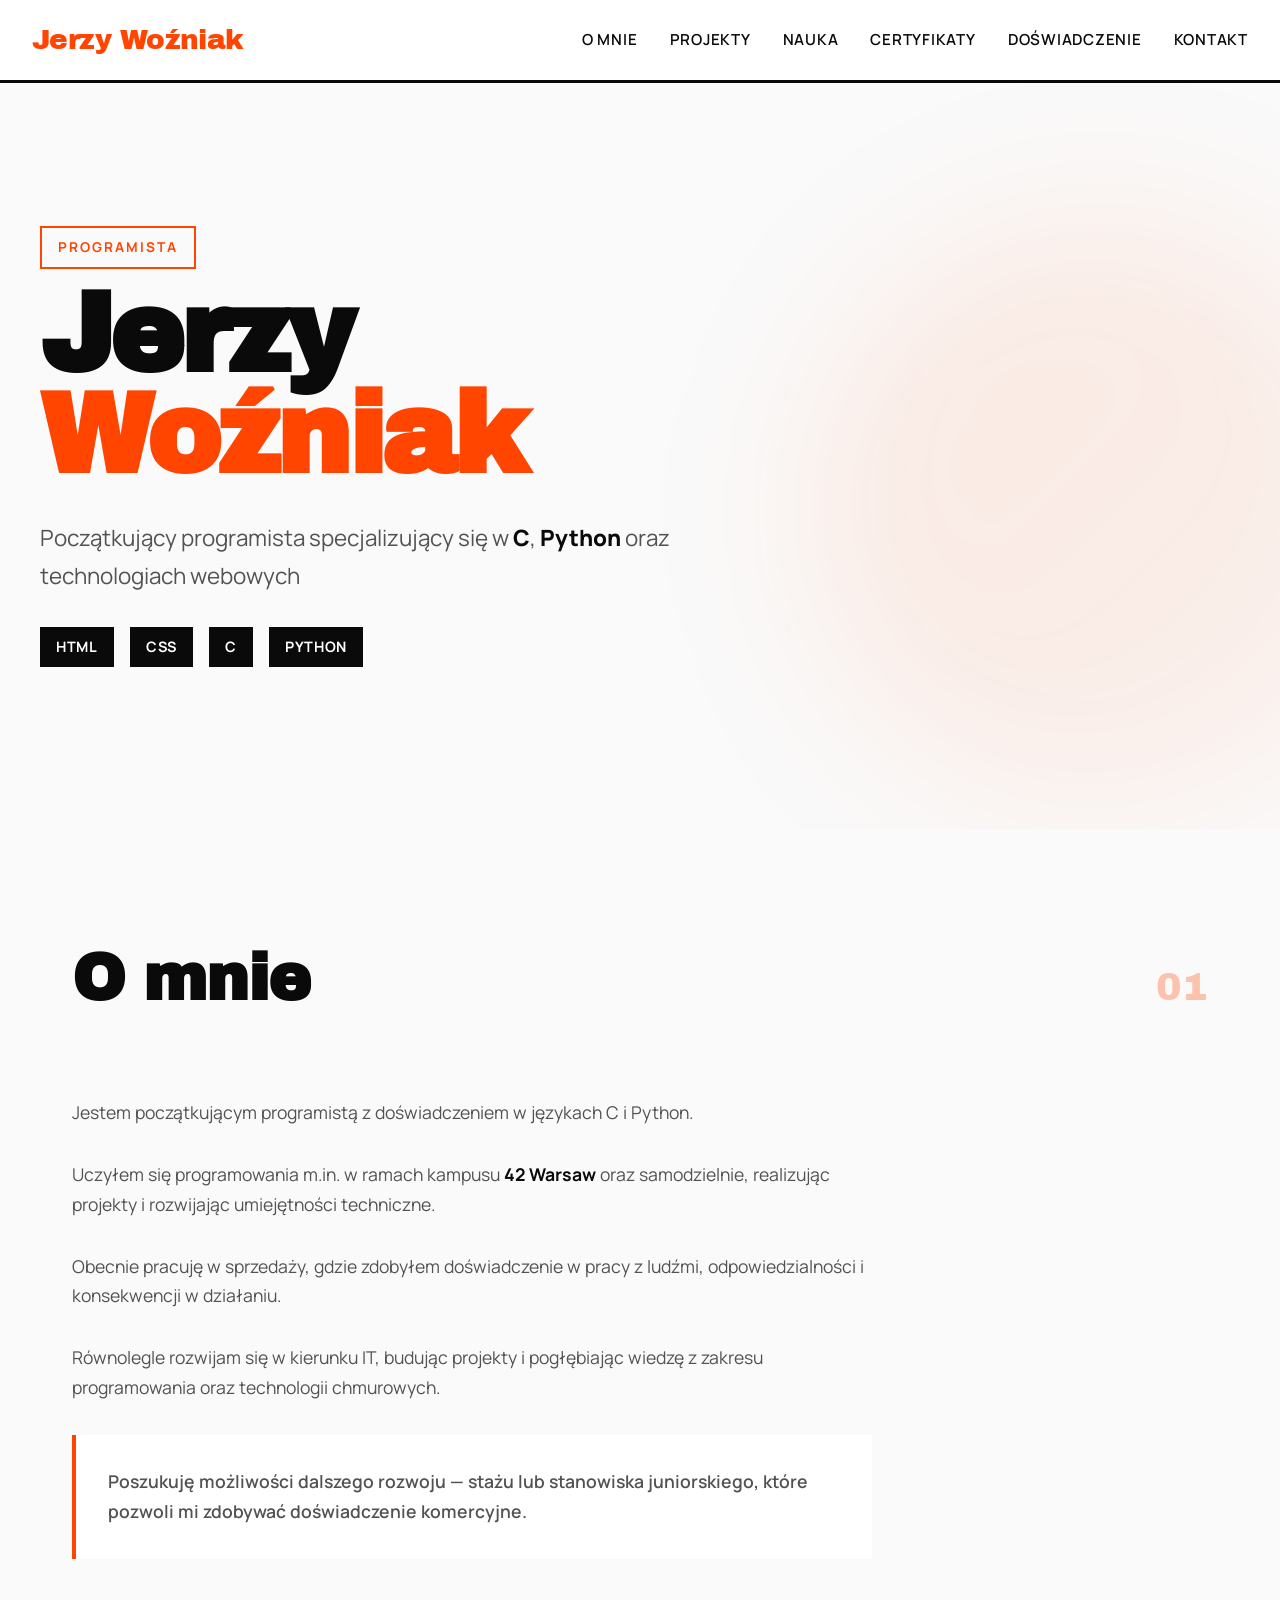
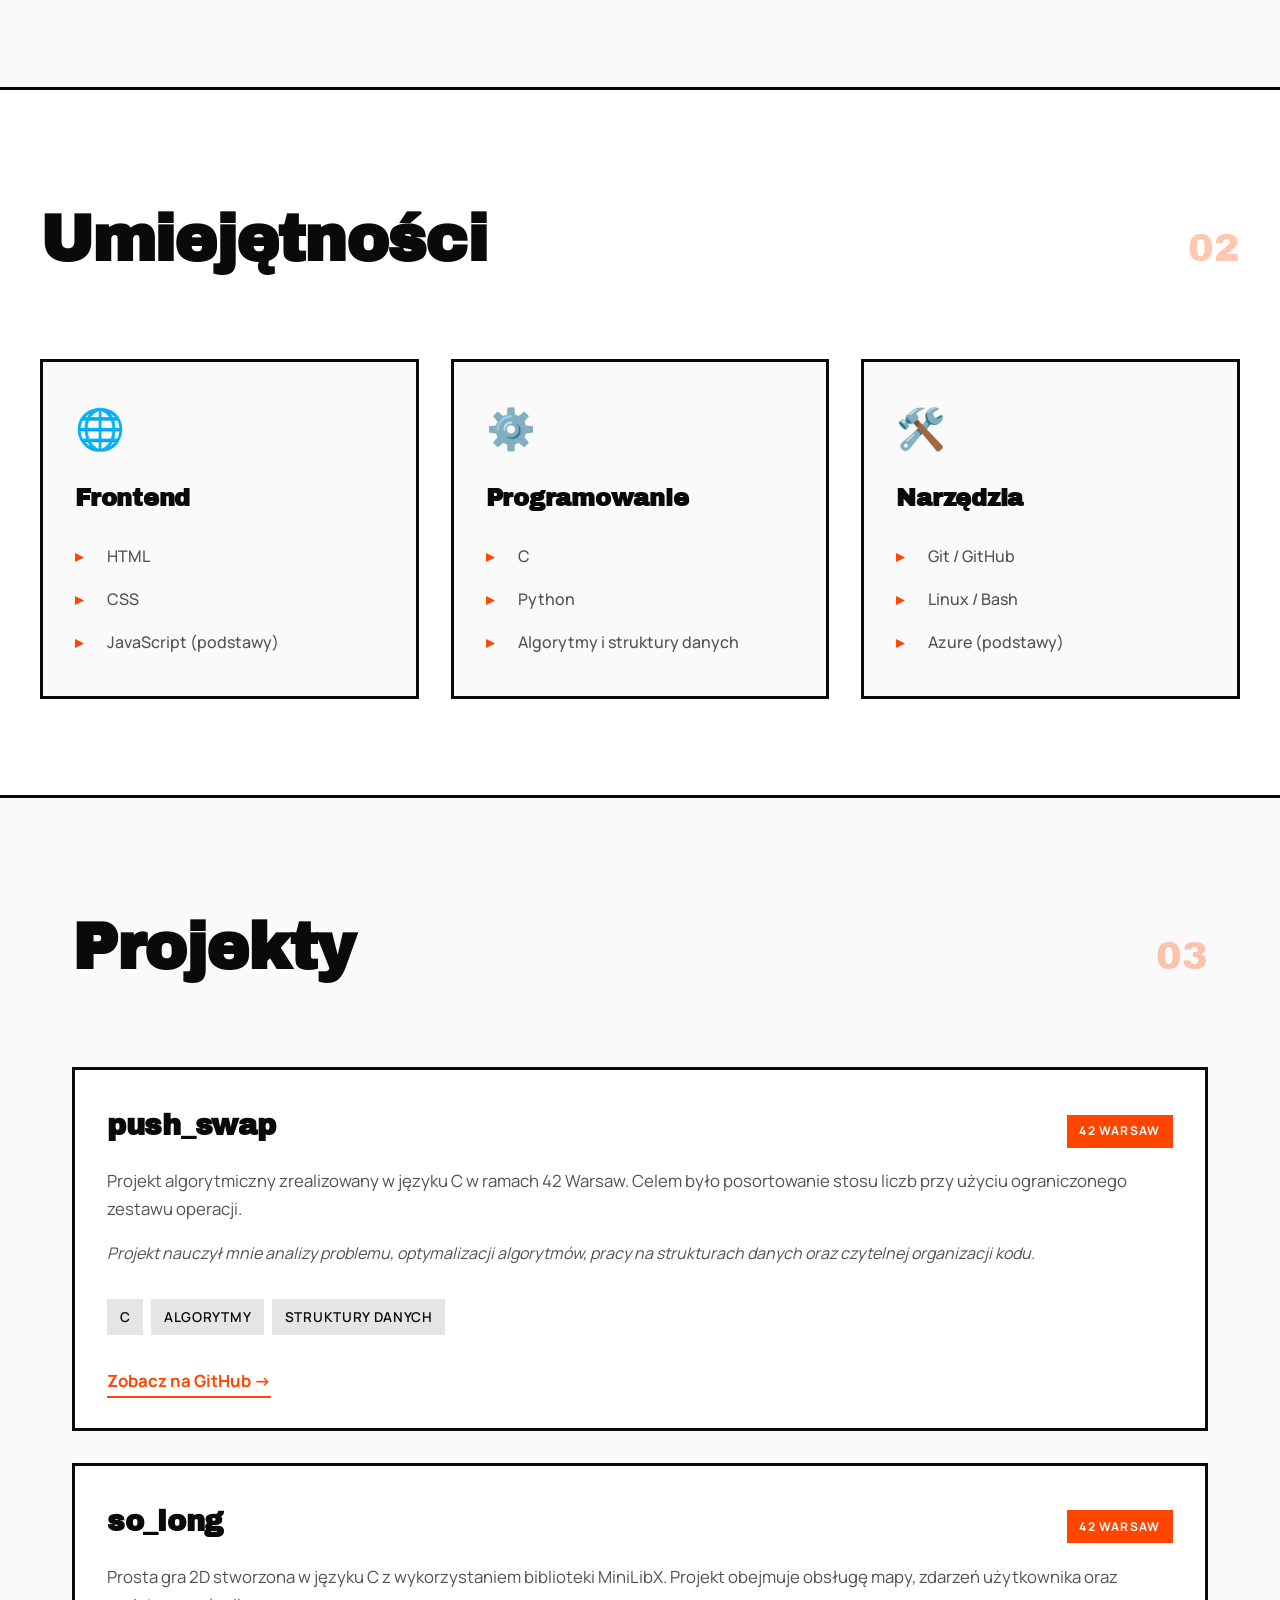
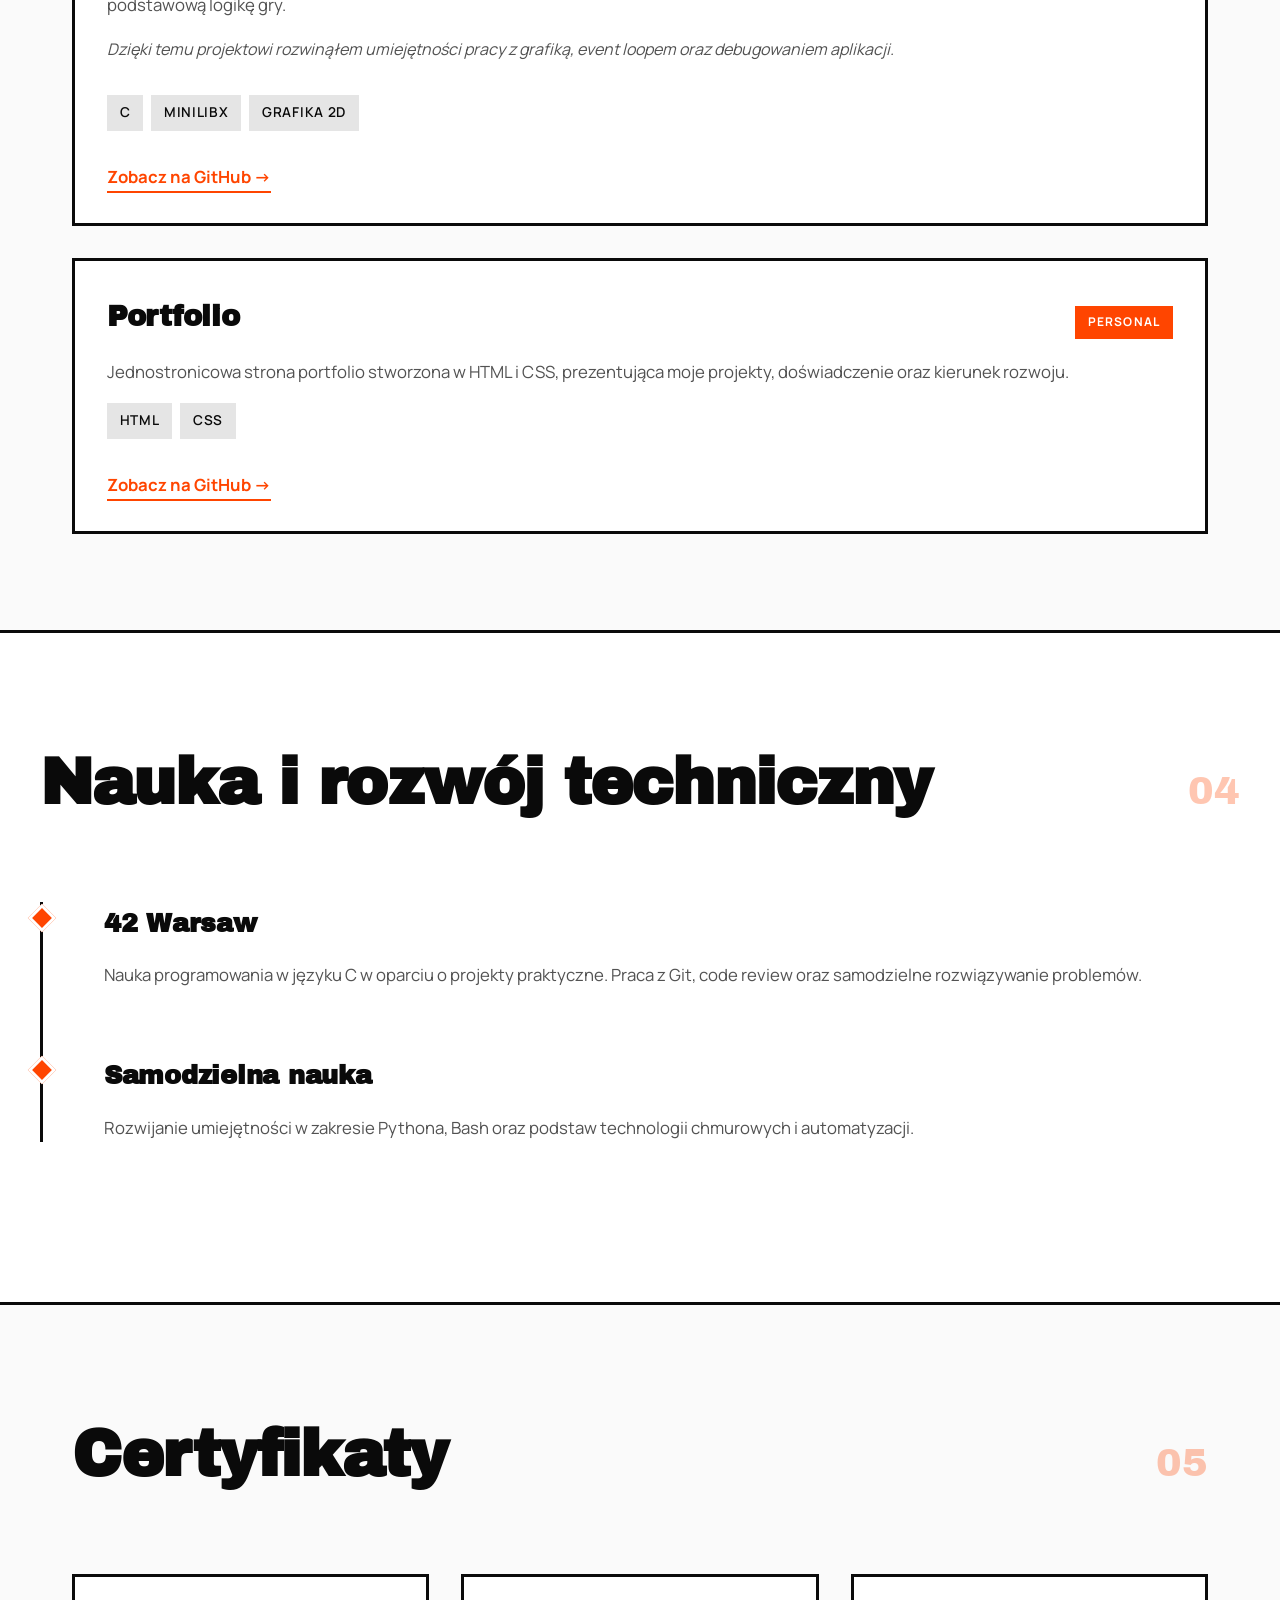
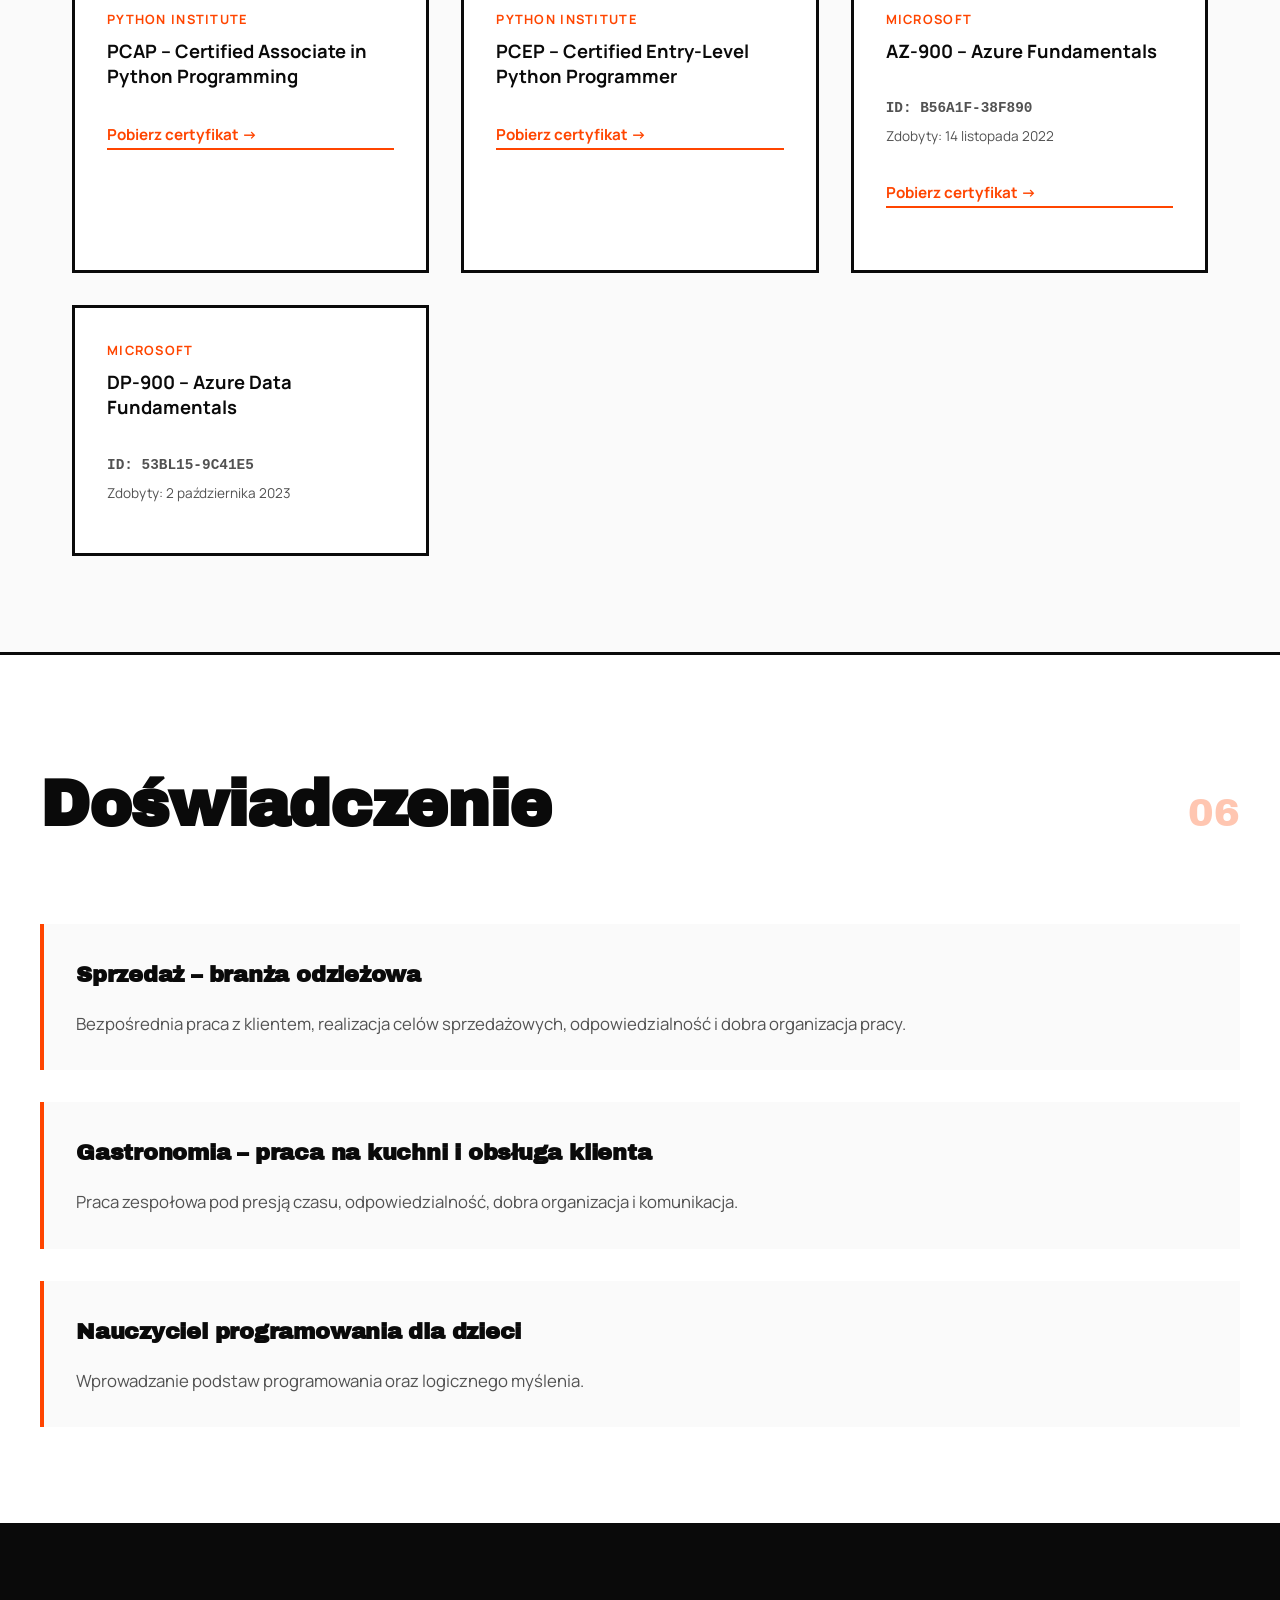
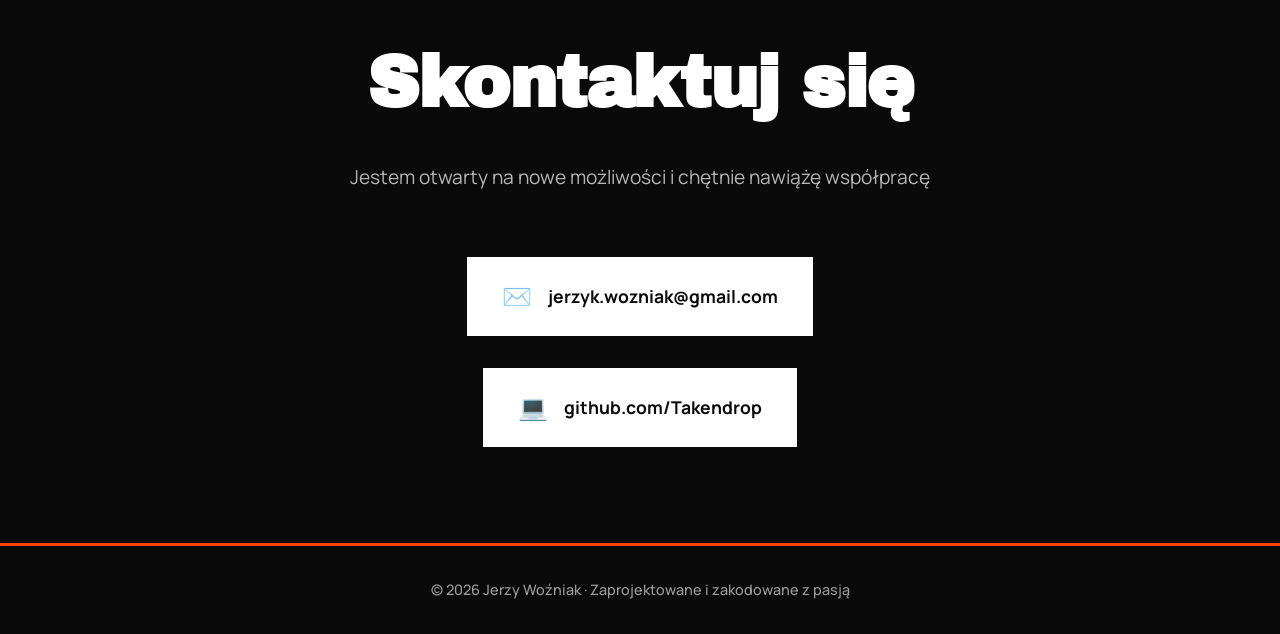
==== index.html @ 74692257 "ready" ====
<!DOCTYPE html>
<html lang="pl">
<head>
  <meta charset="UTF-8" />
  <meta name="viewport" content="width=device-width, initial-scale=1.0"/>
  <title>Jerzy Woźniak – Portfolio</title>
  <meta name="description" content="Portfolio Jerzego Woźniaka - początkujący programista specjalizujący się w C, Python, oraz technologiach webowych">
  <link rel="stylesheet" href="css/style.css">
  <link rel="preconnect" href="https://fonts.googleapis.com">
  <link rel="preconnect" href="https://fonts.gstatic.com" crossorigin>
  <link href="https://fonts.googleapis.com/css2?family=Archivo+Black&family=Manrope:wght@400;500;600;700;800&display=swap" rel="stylesheet">
</head>
<body>

  <nav class="nav">
    <div class="nav-brand">Jerzy Woźniak</div>
    <div class="nav-links">
      <a href="#about">O mnie</a>
      <a href="#projects">Projekty</a>
      <a href="#education">Nauka</a>
      <a href="#certificates">Certyfikaty</a>
      <a href="#work">Doświadczenie</a>
      <a href="#contact">Kontakt</a>
    </div>
  </nav>

  <header class="hero">
    <div class="hero-content">
      <div class="hero-label">Programista</div>
      <h1 class="hero-title">
        <span class="hero-title-line">Jerzy</span>
        <span class="hero-title-line">Woźniak</span>
      </h1>
      <p class="hero-subtitle">Początkujący programista specjalizujący się w <strong>C</strong>, <strong>Python</strong> oraz technologiach webowych</p>
      <div class="hero-tech-stack">
        <span class="tech-badge">HTML</span>
        <span class="tech-badge">CSS</span>
        <span class="tech-badge">C</span>
        <span class="tech-badge">Python</span>
      </div>
    </div>
    <div class="hero-decoration"></div>
  </header>

  <section id="about" class="section">
    <div class="section-header">
      <h2 class="section-title">O mnie</h2>
      <div class="section-number">01</div>
    </div>
    <div class="about-content">
      <div class="about-text">
        <p>Jestem początkującym programistą z doświadczeniem w językach C i Python.</p>
        <p>Uczyłem się programowania m.in. w ramach kampusu <strong>42 Warsaw</strong> oraz samodzielnie, realizując projekty i rozwijając umiejętności techniczne.</p>
        <p>Obecnie pracuję w sprzedaży, gdzie zdobyłem doświadczenie w pracy z ludźmi, odpowiedzialności i konsekwencji w działaniu.</p>
        <p>Równolegle rozwijam się w kierunku IT, budując projekty i pogłębiając wiedzę z zakresu programowania oraz technologii chmurowych.</p>
        <p class="highlight-text">Poszukuję możliwości dalszego rozwoju — stażu lub stanowiska juniorskiego, które pozwoli mi zdobywać doświadczenie komercyjne.</p>
      </div>
    </div>
  </section>

  <section id="skills" class="section section-alt">
    <div class="section-header">
      <h2 class="section-title">Umiejętności</h2>
      <div class="section-number">02</div>
    </div>
    <div class="skills-grid">
      <div class="skill-card">
        <div class="skill-icon">🌐</div>
        <h3>Frontend</h3>
        <ul class="skill-list">
          <li>HTML</li>
          <li>CSS</li>
          <li>JavaScript (podstawy)</li>
        </ul>
      </div>
      <div class="skill-card">
        <div class="skill-icon">⚙️</div>
        <h3>Programowanie</h3>
        <ul class="skill-list">
          <li>C</li>
          <li>Python</li>
          <li>Algorytmy i struktury danych</li>
        </ul>
      </div>
      <div class="skill-card">
        <div class="skill-icon">🛠️</div>
        <h3>Narzędzia</h3>
        <ul class="skill-list">
          <li>Git / GitHub</li>
          <li>Linux / Bash</li>
          <li>Azure (podstawy)</li>
        </ul>
      </div>
    </div>
  </section>

  <section id="projects" class="section">
    <div class="section-header">
      <h2 class="section-title">Projekty</h2>
      <div class="section-number">03</div>
    </div>

    <div class="projects-grid">
      <article class="project-card">
        <div class="project-header">
          <h3 class="project-title">push_swap</h3>
          <span class="project-tag">42 Warsaw</span>
        </div>
        <p class="project-description">
          Projekt algorytmiczny zrealizowany w języku C w ramach 42 Warsaw.
          Celem było posortowanie stosu liczb przy użyciu ograniczonego zestawu operacji.
        </p>
        <p class="project-learning">
          Projekt nauczył mnie analizy problemu, optymalizacji algorytmów,
          pracy na strukturach danych oraz czytelnej organizacji kodu.
        </p>
        <div class="project-tech">
          <span>C</span>
          <span>Algorytmy</span>
          <span>Struktury danych</span>
        </div>
        <a href="https://github.com/Takendrop/push_swap" class="project-link" target="_blank" rel="noopener">
          Zobacz na GitHub →
        </a>
      </article>

      <article class="project-card">
        <div class="project-header">
          <h3 class="project-title">so_long</h3>
          <span class="project-tag">42 Warsaw</span>
        </div>
        <p class="project-description">
          Prosta gra 2D stworzona w języku C z wykorzystaniem biblioteki MiniLibX.
          Projekt obejmuje obsługę mapy, zdarzeń użytkownika oraz podstawową logikę gry.
        </p>
        <p class="project-learning">
          Dzięki temu projektowi rozwinąłem umiejętności pracy z grafiką,
          event loopem oraz debugowaniem aplikacji.
        </p>
        <div class="project-tech">
          <span>C</span>
          <span>MiniLibX</span>
          <span>Grafika 2D</span>
        </div>
        <a href="https://github.com/Takendrop/so_long" class="project-link" target="_blank" rel="noopener">
          Zobacz na GitHub →
        </a>
      </article>

      <article class="project-card">
        <div class="project-header">
          <h3 class="project-title">Portfolio</h3>
          <span class="project-tag">Personal</span>
        </div>
        <p class="project-description">
          Jednostronicowa strona portfolio stworzona w HTML i CSS,
          prezentująca moje projekty, doświadczenie oraz kierunek rozwoju.
        </p>
        <div class="project-tech">
          <span>HTML</span>
          <span>CSS</span>
        </div>
        <a href="https://github.com/Takendrop/Takendrop.github.io" class="project-link" target="_blank" rel="noopener">
          Zobacz na GitHub →
        </a>
      </article>
    </div>
  </section>

  <section id="education" class="section section-alt">
    <div class="section-header">
      <h2 class="section-title">Nauka i rozwój techniczny</h2>
      <div class="section-number">04</div>
    </div>
    <div class="timeline">
      <div class="timeline-item">
        <div class="timeline-marker"></div>
        <div class="timeline-content">
          <h3>42 Warsaw</h3>
          <p>Nauka programowania w języku C w oparciu o projekty praktyczne.
          Praca z Git, code review oraz samodzielne rozwiązywanie problemów.</p>
        </div>
      </div>
      <div class="timeline-item">
        <div class="timeline-marker"></div>
        <div class="timeline-content">
          <h3>Samodzielna nauka</h3>
          <p>Rozwijanie umiejętności w zakresie Pythona, Bash oraz podstaw
          technologii chmurowych i automatyzacji.</p>
        </div>
      </div>
    </div>
  </section>

  <section id="certificates" class="section">
    <div class="section-header">
      <h2 class="section-title">Certyfikaty</h2>
      <div class="section-number">05</div>
    </div>
    <div class="certificates-grid">
      <div class="certificate-card">
        <div class="certificate-provider">Python Institute</div>
        <h3 class="certificate-name">PCAP – Certified Associate in Python Programming</h3>
        <a href="assets/certificates/PCAP.pdf" class="certificate-link" target="_blank" rel="noopener">
          Pobierz certyfikat →
        </a>
      </div>
      
      <div class="certificate-card">
        <div class="certificate-provider">Python Institute</div>
        <h3 class="certificate-name">PCEP – Certified Entry-Level Python Programmer</h3>
        <a href="assets/certificates/PCEP.pdf" class="certificate-link" target="_blank" rel="noopener">
          Pobierz certyfikat →
        </a>
      </div>
      
      <div class="certificate-card">
        <div class="certificate-provider">Microsoft</div>
        <h3 class="certificate-name">AZ-900 – Azure Fundamentals</h3>
        <div class="certificate-details">
          <p class="certificate-id">ID: B56A1F-38F890</p>
          <p class="certificate-date">Zdobyty: 14 listopada 2022</p>
        </div>
        <a href="assets/certificates/AZ-900.pdf" class="certificate-link" target="_blank" rel="noopener">
          Pobierz certyfikat →
        </a>
      </div>
      
      <div class="certificate-card">
        <div class="certificate-provider">Microsoft</div>
        <h3 class="certificate-name">DP-900 – Azure Data Fundamentals</h3>
        <div class="certificate-details">
          <p class="certificate-id">ID: 53BL15-9C41E5</p>
          <p class="certificate-date">Zdobyty: 2 października 2023</p>
        </div>
      </div>
    </div>
  </section>

  <section id="work" class="section section-alt">
    <div class="section-header">
      <h2 class="section-title">Doświadczenie</h2>
      <div class="section-number">06</div>
    </div>
    <div class="experience-list">
      <div class="experience-item">
        <h3>Sprzedaż – branża odzieżowa</h3>
        <p>Bezpośrednia praca z klientem, realizacja celów sprzedażowych,
        odpowiedzialność i dobra organizacja pracy.</p>
      </div>
      <div class="experience-item">
        <h3>Gastronomia – praca na kuchni i obsługa klienta</h3>
        <p>Praca zespołowa pod presją czasu, odpowiedzialność,
        dobra organizacja i komunikacja.</p>
      </div>
      <div class="experience-item">
        <h3>Nauczyciel programowania dla dzieci</h3>
        <p>Wprowadzanie podstaw programowania oraz logicznego myślenia.</p>
      </div>
    </div>
  </section>

  <section id="contact" class="section section-contact">
    <div class="contact-content">
      <h2 class="contact-title">Skontaktuj się</h2>
      <p class="contact-subtitle">Jestem otwarty na nowe możliwości i chętnie nawiążę współpracę</p>
      <div class="contact-links">
        <a href="mailto:jerzyk.wozniak@gmail.com" class="contact-link">
          <span class="contact-icon">✉️</span>
          <span>jerzyk.wozniak@gmail.com</span>
        </a>
        <a href="https://github.com/Takendrop" class="contact-link" target="_blank" rel="noopener">
          <span class="contact-icon">💻</span>
          <span>github.com/Takendrop</span>
        </a>
      </div>
    </div>
  </section>

  <footer class="footer">
    <p>© 2026 Jerzy Woźniak · Zaprojektowane i zakodowane z pasją</p>
  </footer>

</body>
</html>
---- css/style.css ----
/* ========================================
   RESET & BASE STYLES
   ======================================== */

* {
  margin: 0;
  padding: 0;
  box-sizing: border-box;
}

:root {
  /* Color Palette - Bold and Distinctive */
  --color-bg: #fafafa;
  --color-surface: #ffffff;
  --color-text-primary: #0a0a0a;
  --color-text-secondary: #525252;
  --color-accent: #ff4500;
  --color-accent-dark: #cc3700;
  --color-border: #e5e5e5;
  --color-border-heavy: #0a0a0a;
  
  /* Typography */
  --font-display: 'Archivo Black', sans-serif;
  --font-body: 'Manrope', sans-serif;
  
  /* Spacing */
  --spacing-xs: 0.5rem;
  --spacing-sm: 1rem;
  --spacing-md: 2rem;
  --spacing-lg: 4rem;
  --spacing-xl: 6rem;
  
  /* Transitions */
  --transition-fast: 0.2s ease;
  --transition-base: 0.3s ease;
  --transition-slow: 0.5s ease;
}

html {
  scroll-behavior: smooth;
  font-size: 16px;
}

body {
  font-family: var(--font-body);
  background-color: var(--color-bg);
  color: var(--color-text-primary);
  line-height: 1.7;
  overflow-x: hidden;
}

/* ========================================
   NAVIGATION
   ======================================== */

.nav {
  position: fixed;
  top: 0;
  left: 0;
  right: 0;
  z-index: 1000;
  background-color: var(--color-surface);
  border-bottom: 3px solid var(--color-border-heavy);
  padding: var(--spacing-sm) var(--spacing-md);
  display: flex;
  justify-content: space-between;
  align-items: center;
  animation: slideDown 0.6s ease-out;
}

@keyframes slideDown {
  from {
    transform: translateY(-100%);
    opacity: 0;
  }
  to {
    transform: translateY(0);
    opacity: 1;
  }
}

.nav-brand {
  font-family: var(--font-display);
  font-size: 1.75rem;
  color: var(--color-accent);
  letter-spacing: -0.02em;
}

.nav-links {
  display: flex;
  gap: var(--spacing-md);
}

.nav-links a {
  color: var(--color-text-primary);
  text-decoration: none;
  font-weight: 600;
  font-size: 0.95rem;
  text-transform: uppercase;
  letter-spacing: 0.05em;
  position: relative;
  transition: color var(--transition-base);
}

.nav-links a::after {
  content: '';
  position: absolute;
  bottom: -4px;
  left: 0;
  width: 0;
  height: 3px;
  background-color: var(--color-accent);
  transition: width var(--transition-base);
}

.nav-links a:hover {
  color: var(--color-accent);
}

.nav-links a:hover::after {
  width: 100%;
}

/* ========================================
   HERO SECTION
   ======================================== */

.hero {
  margin-top: 4rem;
  padding: var(--spacing-xl) var(--spacing-md);
  min-height: 85vh;
  display: flex;
  align-items: center;
  position: relative;
  overflow: hidden;
}

.hero-content {
  max-width: 1200px;
  margin: 0 auto;
  z-index: 2;
  animation: fadeInUp 0.8s ease-out 0.3s both;
  width: 100%;
}

@keyframes fadeInUp {
  from {
    opacity: 0;
    transform: translateY(40px);
  }
  to {
    opacity: 1;
    transform: translateY(0);
  }
}

.hero-label {
  display: inline-block;
  font-size: 0.85rem;
  font-weight: 700;
  text-transform: uppercase;
  letter-spacing: 0.15em;
  color: var(--color-accent);
  margin-bottom: var(--spacing-sm);
  padding: var(--spacing-xs) var(--spacing-sm);
  border: 2px solid var(--color-accent);
  animation: fadeInUp 0.8s ease-out 0.4s both;
}

.hero-title {
  font-family: var(--font-display);
  font-size: clamp(3rem, 12vw, 7rem);
  line-height: 0.9;
  margin-bottom: var(--spacing-md);
  letter-spacing: -0.03em;
}

.hero-title-line {
  display: block;
  animation: slideInLeft 0.8s ease-out both;
}

.hero-title-line:nth-child(1) {
  animation-delay: 0.5s;
}

.hero-title-line:nth-child(2) {
  animation-delay: 0.6s;
  color: var(--color-accent);
}

@keyframes slideInLeft {
  from {
    opacity: 0;
    transform: translateX(-50px);
  }
  to {
    opacity: 1;
    transform: translateX(0);
  }
}

.hero-subtitle {
  font-size: clamp(1.1rem, 2vw, 1.4rem);
  color: var(--color-text-secondary);
  max-width: 650px;
  margin-bottom: var(--spacing-md);
  animation: fadeInUp 0.8s ease-out 0.7s both;
}

.hero-subtitle strong {
  color: var(--color-text-primary);
  font-weight: 800;
}

.hero-tech-stack {
  display: flex;
  gap: var(--spacing-sm);
  flex-wrap: wrap;
  animation: fadeInUp 0.8s ease-out 0.8s both;
}

.tech-badge {
  padding: var(--spacing-xs) var(--spacing-sm);
  background-color: var(--color-border-heavy);
  color: var(--color-surface);
  font-weight: 700;
  font-size: 0.9rem;
  text-transform: uppercase;
  letter-spacing: 0.05em;
  transition: all var(--transition-base);
}

.tech-badge:hover {
  background-color: var(--color-accent);
  transform: translateY(-3px);
  box-shadow: 0 4px 12px rgba(255, 69, 0, 0.3);
}

.hero-decoration {
  position: absolute;
  right: -10%;
  top: 20%;
  width: 600px;
  height: 600px;
  background: linear-gradient(135deg, rgba(255, 69, 0, 0.1), rgba(255, 69, 0, 0.05));
  border-radius: 50%;
  filter: blur(80px);
  z-index: 1;
  animation: float 8s ease-in-out infinite;
}

@keyframes float {
  0%, 100% {
    transform: translateY(0) scale(1);
  }
  50% {
    transform: translateY(-30px) scale(1.05);
  }
}

/* ========================================
   SECTIONS
   ======================================== */

.section {
  padding: var(--spacing-xl) var(--spacing-md);
  max-width: 1200px;
  margin: 0 auto;
  width: 100%;
}

.section-alt {
  background-color: var(--color-surface);
  border-top: 3px solid var(--color-border-heavy);
  border-bottom: 3px solid var(--color-border-heavy);
  padding: var(--spacing-xl) var(--spacing-md);
  max-width: 100vw;
  margin-left: calc(50% - 50vw);
  margin-right: calc(50% - 50vw);
}

.section-alt > * {
  max-width: 1200px;
  margin-left: auto;
  margin-right: auto;
}

.section-header {
  display: flex;
  justify-content: space-between;
  align-items: baseline;
  margin-bottom: var(--spacing-lg);
  position: relative;
}

.section-title {
  font-family: var(--font-display);
  font-size: clamp(2.5rem, 6vw, 4rem);
  letter-spacing: -0.02em;
  position: relative;
}

.section-number {
  font-family: var(--font-display);
  font-size: clamp(1.5rem, 3vw, 2.5rem);
  color: var(--color-accent);
  opacity: 0.3;
}

/* ========================================
   ABOUT SECTION
   ======================================== */

.about-content {
  max-width: 800px;
}

.about-text p {
  margin-bottom: var(--spacing-md);
  font-size: 1.1rem;
  color: var(--color-text-secondary);
}

.about-text strong {
  color: var(--color-text-primary);
  font-weight: 700;
}

.highlight-text {
  padding: var(--spacing-md);
  background-color: var(--color-surface);
  border-left: 4px solid var(--color-accent);
  font-weight: 600;
  color: var(--color-text-primary);
  font-size: 1.15rem;
}

/* ========================================
   SKILLS SECTION
   ======================================== */

.skills-grid {
  display: grid;
  grid-template-columns: repeat(auto-fit, minmax(280px, 1fr));
  gap: var(--spacing-md);
}

.skill-card {
  padding: var(--spacing-md);
  border: 3px solid var(--color-border-heavy);
  background-color: var(--color-bg);
  transition: all var(--transition-base);
}

.skill-card:hover {
  transform: translateY(-5px);
  border-color: var(--color-accent);
  box-shadow: 8px 8px 0 rgba(255, 69, 0, 0.15);
}

.skill-icon {
  font-size: 2.5rem;
  margin-bottom: var(--spacing-sm);
}

.skill-card h3 {
  font-family: var(--font-display);
  font-size: 1.5rem;
  margin-bottom: var(--spacing-sm);
  letter-spacing: -0.01em;
}

.skill-list {
  list-style: none;
}

.skill-list li {
  padding: var(--spacing-xs) 0;
  font-weight: 500;
  color: var(--color-text-secondary);
  position: relative;
  padding-left: var(--spacing-md);
}

.skill-list li::before {
  content: '▸';
  position: absolute;
  left: 0;
  color: var(--color-accent);
  font-weight: 700;
}

/* ========================================
   PROJECTS SECTION
   ======================================== */

.projects-grid {
  display: grid;
  gap: var(--spacing-md);
}

.project-card {
  padding: var(--spacing-md);
  border: 3px solid var(--color-border-heavy);
  background-color: var(--color-surface);
  transition: all var(--transition-base);
}

.project-card:hover {
  transform: translateX(8px);
  box-shadow: -8px 8px 0 rgba(255, 69, 0, 0.15);
}

.project-header {
  display: flex;
  justify-content: space-between;
  align-items: baseline;
  margin-bottom: var(--spacing-sm);
  flex-wrap: wrap;
  gap: var(--spacing-sm);
}

.project-title {
  font-family: var(--font-display);
  font-size: 1.8rem;
  letter-spacing: -0.01em;
}

.project-tag {
  font-size: 0.75rem;
  font-weight: 700;
  text-transform: uppercase;
  letter-spacing: 0.1em;
  padding: 0.4rem 0.8rem;
  background-color: var(--color-accent);
  color: white;
}

.project-description {
  color: var(--color-text-secondary);
  margin-bottom: var(--spacing-sm);
  font-size: 1.05rem;
}

.project-learning {
  color: var(--color-text-secondary);
  margin-bottom: var(--spacing-md);
  font-style: italic;
}

.project-tech {
  display: flex;
  gap: var(--spacing-xs);
  flex-wrap: wrap;
  margin-bottom: var(--spacing-md);
}

.project-tech span {
  padding: 0.4rem 0.8rem;
  background-color: var(--color-border);
  font-size: 0.85rem;
  font-weight: 600;
  text-transform: uppercase;
  letter-spacing: 0.05em;
}

.project-link {
  display: inline-block;
  color: var(--color-accent);
  text-decoration: none;
  font-weight: 700;
  font-size: 1.05rem;
  transition: all var(--transition-base);
  position: relative;
}

.project-link::after {
  content: '';
  position: absolute;
  bottom: -2px;
  left: 0;
  width: 100%;
  height: 2px;
  background-color: var(--color-accent);
  transform: scaleX(1);
  transition: transform var(--transition-base);
}

.project-link:hover::after {
  transform: scaleX(0);
}

.project-link:hover {
  transform: translateX(5px);
}

/* ========================================
   EDUCATION - TIMELINE
   ======================================== */

.timeline {
  position: relative;
  padding-left: var(--spacing-lg);
}

.timeline::before {
  content: '';
  position: absolute;
  left: 0;
  top: 0;
  bottom: 0;
  width: 3px;
  background-color: var(--color-border-heavy);
}

.timeline-item {
  position: relative;
  margin-bottom: var(--spacing-lg);
}

.timeline-marker {
  position: absolute;
  left: calc(-1 * var(--spacing-lg) - 8px);
  top: 6px;
  width: 20px;
  height: 20px;
  background-color: var(--color-accent);
  border: 3px solid var(--color-surface);
  transform: rotate(45deg);
}

.timeline-content h3 {
  font-family: var(--font-display);
  font-size: 1.6rem;
  margin-bottom: var(--spacing-sm);
  letter-spacing: -0.01em;
}

.timeline-content p {
  color: var(--color-text-secondary);
  font-size: 1.05rem;
}

/* ========================================
   CERTIFICATES
   ======================================== */

.certificates-grid {
  display: grid;
  grid-template-columns: repeat(auto-fit, minmax(300px, 1fr));
  gap: var(--spacing-md);
}

.certificate-card {
  padding: var(--spacing-md);
  border: 3px solid var(--color-border-heavy);
  background-color: var(--color-surface);
  transition: all var(--transition-base);
  display: flex;
  flex-direction: column;
}

.certificate-card:hover {
  border-color: var(--color-accent);
  transform: scale(1.02);
}

.certificate-provider {
  font-size: 0.8rem;
  font-weight: 700;
  text-transform: uppercase;
  letter-spacing: 0.1em;
  color: var(--color-accent);
  margin-bottom: var(--spacing-xs);
}

.certificate-name {
  font-family: var(--font-body);
  font-size: 1.15rem;
  font-weight: 700;
  line-height: 1.4;
  margin-bottom: var(--spacing-sm);
}

.certificate-details {
  margin-top: var(--spacing-sm);
  margin-bottom: var(--spacing-sm);
}

.certificate-id {
  font-size: 0.9rem;
  color: var(--color-text-secondary);
  font-weight: 600;
  font-family: monospace;
  margin-bottom: 0.25rem;
}

.certificate-date {
  font-size: 0.85rem;
  color: var(--color-text-secondary);
}

.certificate-link {
  display: inline-block;
  margin-top: var(--spacing-sm);
  margin-bottom: var(--spacing-md);
  color: var(--color-accent);
  text-decoration: none;
  font-weight: 700;
  font-size: 0.95rem;
  transition: all var(--transition-base);
  position: relative;
}

.certificate-link::after {
  content: '';
  position: absolute;
  bottom: -2px;
  left: 0;
  width: 100%;
  height: 2px;
  background-color: var(--color-accent);
  transform: scaleX(1);
  transition: transform var(--transition-base);
}

.certificate-link:hover::after {
  transform: scaleX(0);
}

.certificate-link:hover {
  transform: translateX(5px);
}

/* ========================================
   EXPERIENCE
   ======================================== */

.experience-list {
  display: grid;
  gap: var(--spacing-md);
}

.experience-item {
  padding: var(--spacing-md);
  border-left: 4px solid var(--color-accent);
  background-color: var(--color-bg);
}

.experience-item h3 {
  font-family: var(--font-display);
  font-size: 1.4rem;
  margin-bottom: var(--spacing-sm);
  letter-spacing: -0.01em;
}

.experience-item p {
  color: var(--color-text-secondary);
  font-size: 1.05rem;
}

/* ========================================
   CONTACT SECTION
   ======================================== */

.section-contact {
  background-color: var(--color-border-heavy);
  color: var(--color-surface);
  padding: var(--spacing-xl) var(--spacing-md);
  max-width: 100vw;
  margin-left: calc(50% - 50vw);
  margin-right: calc(50% - 50vw);
}

.section-contact > * {
  max-width: 1200px;
  margin-left: auto;
  margin-right: auto;
}

.contact-content {
  max-width: 1200px;
  margin: 0 auto;
  text-align: center;
  width: 100%;
}

.contact-title {
  font-family: var(--font-display);
  font-size: clamp(2.5rem, 6vw, 4.5rem);
  margin-bottom: var(--spacing-sm);
  letter-spacing: -0.02em;
}

.contact-subtitle {
  font-size: 1.2rem;
  color: rgba(255, 255, 255, 0.7);
  margin-bottom: var(--spacing-lg);
}

.contact-links {
  display: flex;
  flex-direction: column;
  gap: var(--spacing-md);
  align-items: center;
}

.contact-link {
  display: inline-flex;
  align-items: center;
  gap: var(--spacing-sm);
  padding: var(--spacing-sm) var(--spacing-md);
  background-color: var(--color-surface);
  color: var(--color-text-primary);
  text-decoration: none;
  font-weight: 700;
  font-size: 1.1rem;
  border: 3px solid var(--color-surface);
  transition: all var(--transition-base);
}

.contact-link:hover {
  background-color: var(--color-accent);
  border-color: var(--color-accent);
  color: white;
  transform: translateY(-3px);
}

.contact-icon {
  font-size: 1.5rem;
}

/* ========================================
   FOOTER
   ======================================== */

.footer {
  background-color: var(--color-border-heavy);
  color: rgba(255, 255, 255, 0.6);
  padding: var(--spacing-md);
  text-align: center;
  max-width: 100vw;
  margin-left: calc(50% - 50vw);
  margin-right: calc(50% - 50vw);
  border-top: 3px solid var(--color-accent);
}

.footer p {
  font-size: 0.9rem;
  font-weight: 500;
  max-width: 1200px;
  margin-left: auto;
  margin-right: auto;
}

/* ========================================
   RESPONSIVE DESIGN
   ======================================== */

@media (max-width: 768px) {
  .nav {
    flex-direction: column;
    gap: var(--spacing-sm);
    padding: var(--spacing-sm);
  }
  
  .nav-links {
    flex-wrap: wrap;
    justify-content: center;
    gap: var(--spacing-sm);
  }
  
  .nav-links a {
    font-size: 0.85rem;
  }
  
  .hero {
    padding: var(--spacing-lg) var(--spacing-sm);
    min-height: auto;
  }
  
  .section {
    padding: var(--spacing-lg) var(--spacing-sm);
  }
  
  .section-header {
    flex-direction: column;
    gap: var(--spacing-xs);
  }
  
  .section-number {
    align-self: flex-start;
  }
  
  .skills-grid {
    grid-template-columns: 1fr;
  }
  
  .certificates-grid {
    grid-template-columns: 1fr;
  }
  
  .timeline {
    padding-left: var(--spacing-md);
  }
  
  .timeline-marker {
    left: calc(-1 * var(--spacing-md) - 8px);
  }
  
  .contact-links {
    gap: var(--spacing-sm);
  }
  
  .contact-link {
    width: 100%;
    justify-content: center;
  }
}

@media (max-width: 480px) {
  :root {
    font-size: 14px;
  }
  
  .project-header {
    flex-direction: column;
    align-items: flex-start;
  }
  
  .hero-tech-stack {
    gap: 0.5rem;
  }
  
  .tech-badge {
    font-size: 0.8rem;
  }
}

/* ========================================
   SMOOTH SCROLL ANIMATIONS
   ======================================== */

@media (prefers-reduced-motion: no-preference) {
  .section {
    animation: fadeIn 0.8s ease-out;
  }
  
  @keyframes fadeIn {
    from {
      opacity: 0;
      transform: translateY(20px);
    }
    to {
      opacity: 1;
      transform: translateY(0);
    }
  }
}

/* Print Styles */
@media print {
  .nav,
  .hero-decoration {
    display: none;
  }
  
  .section-alt {
    border: none;
    background: white;
  }
  
  body {
    background: white;
    color: black;
  }
}
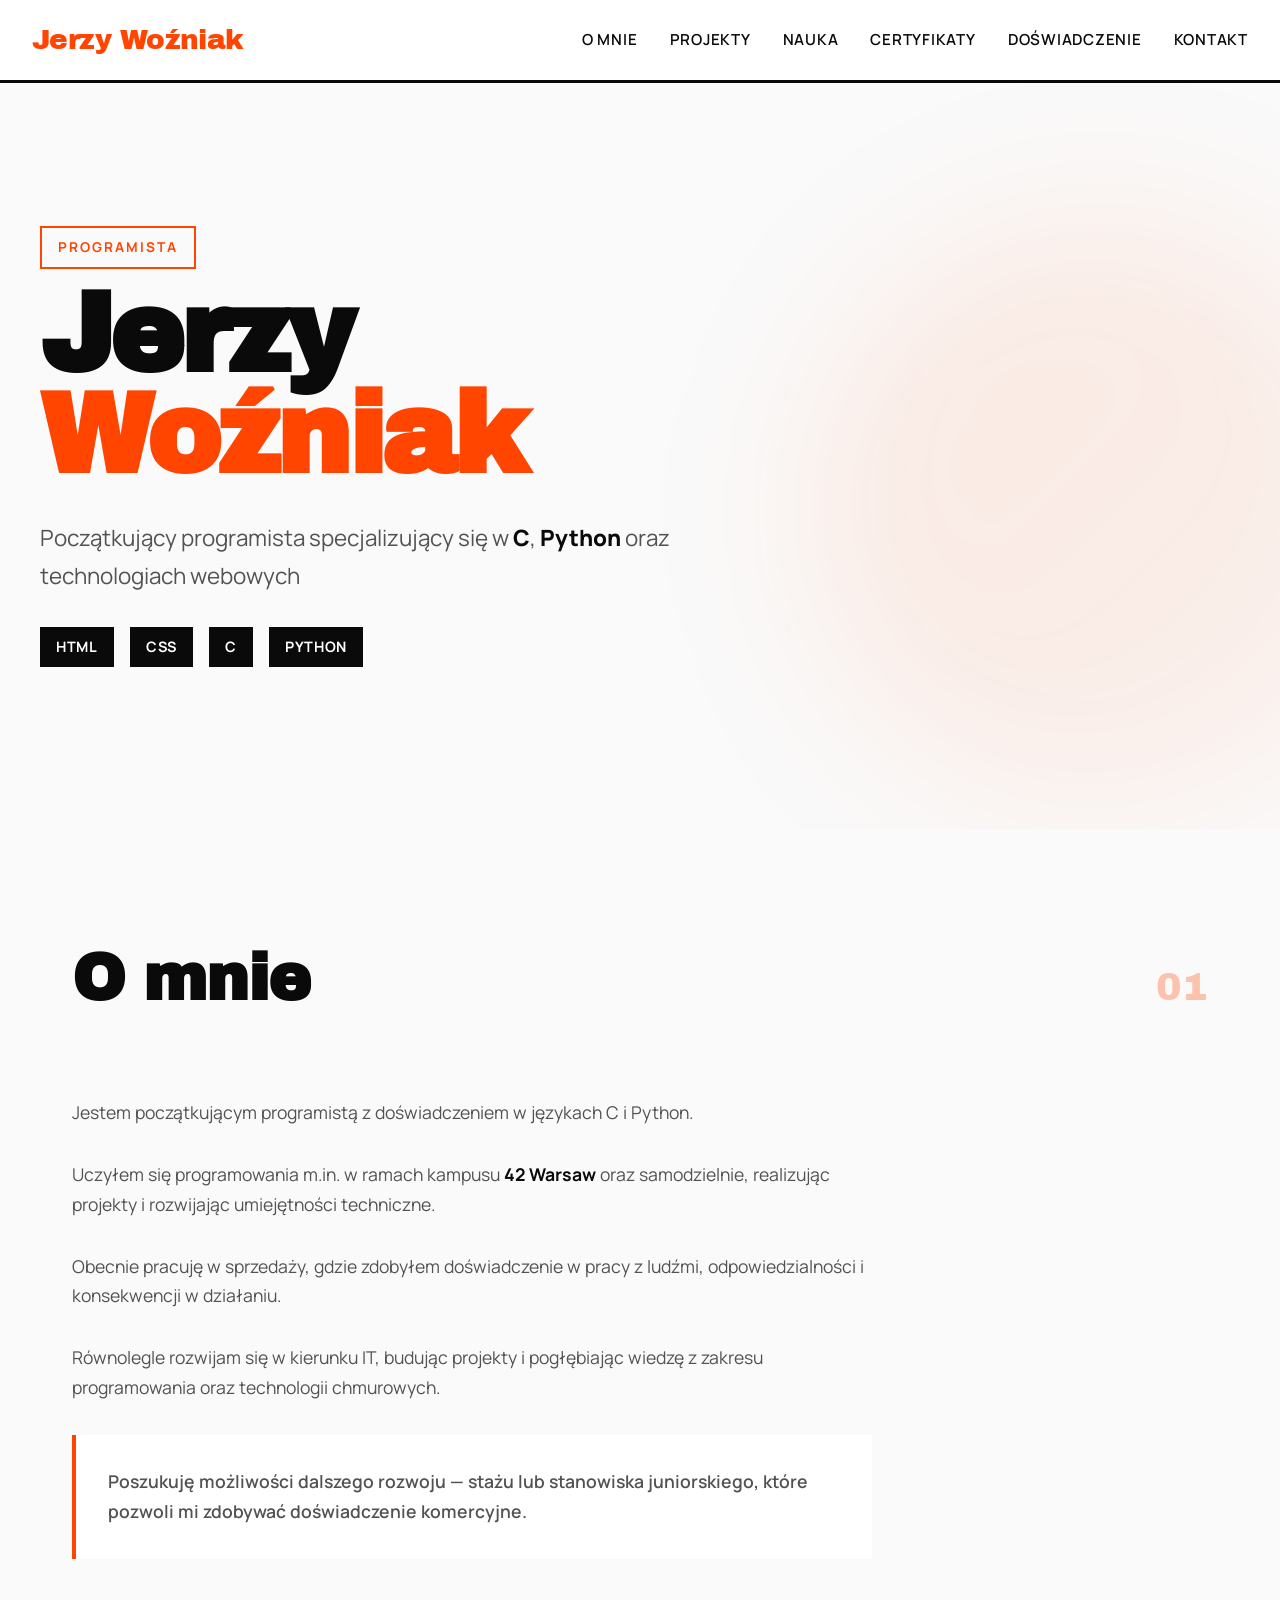
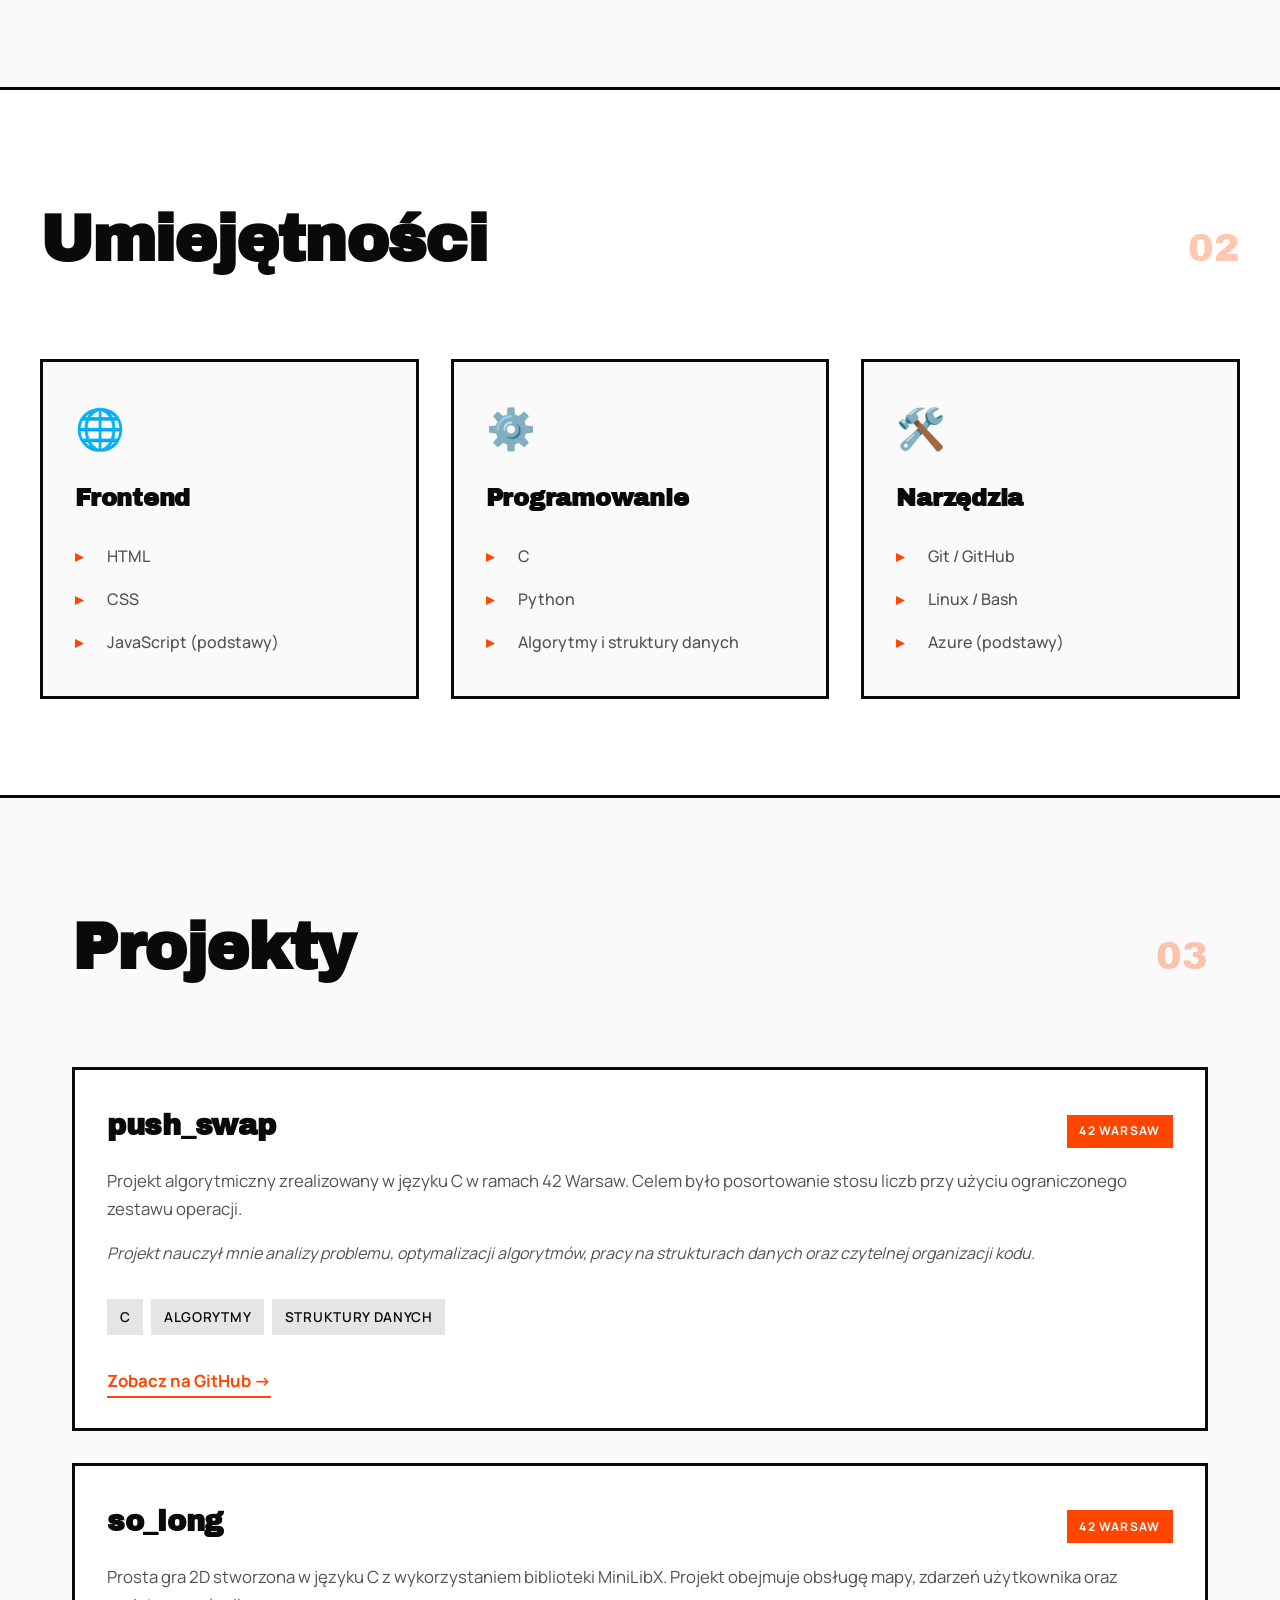
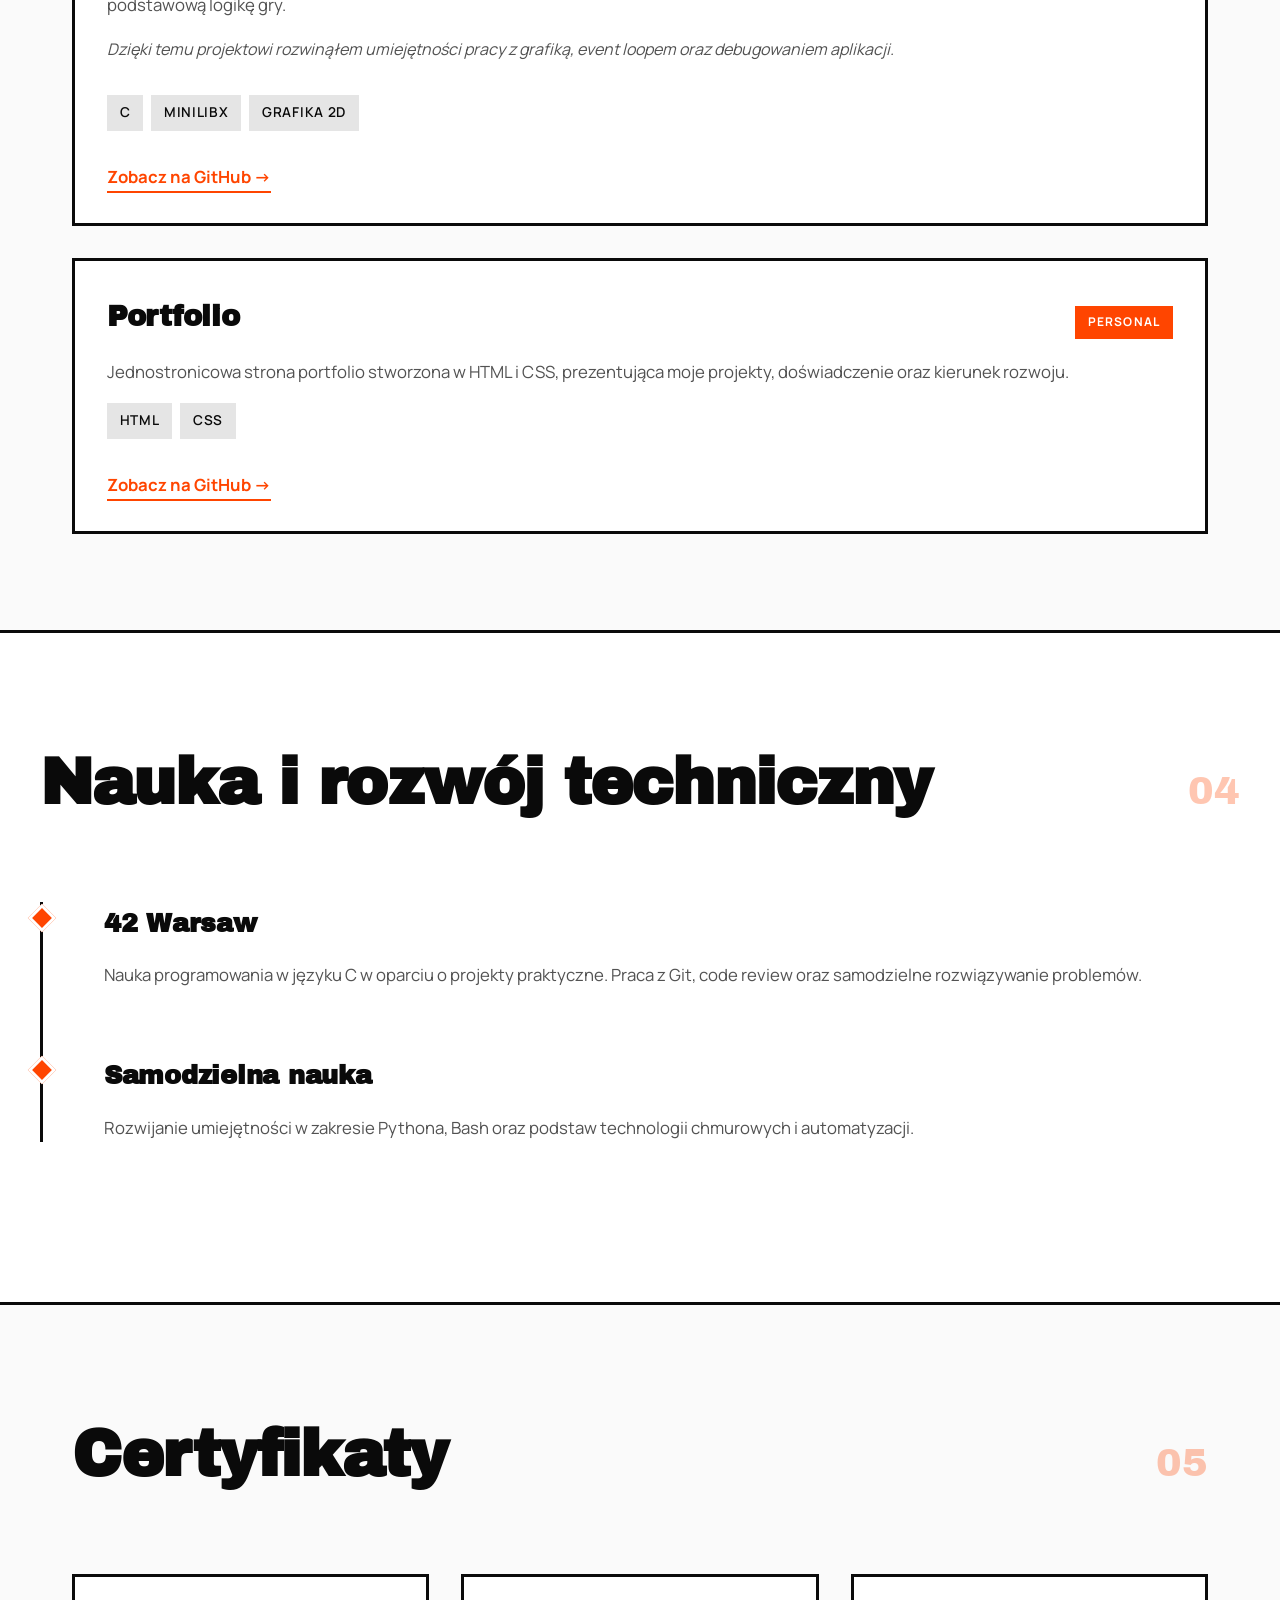
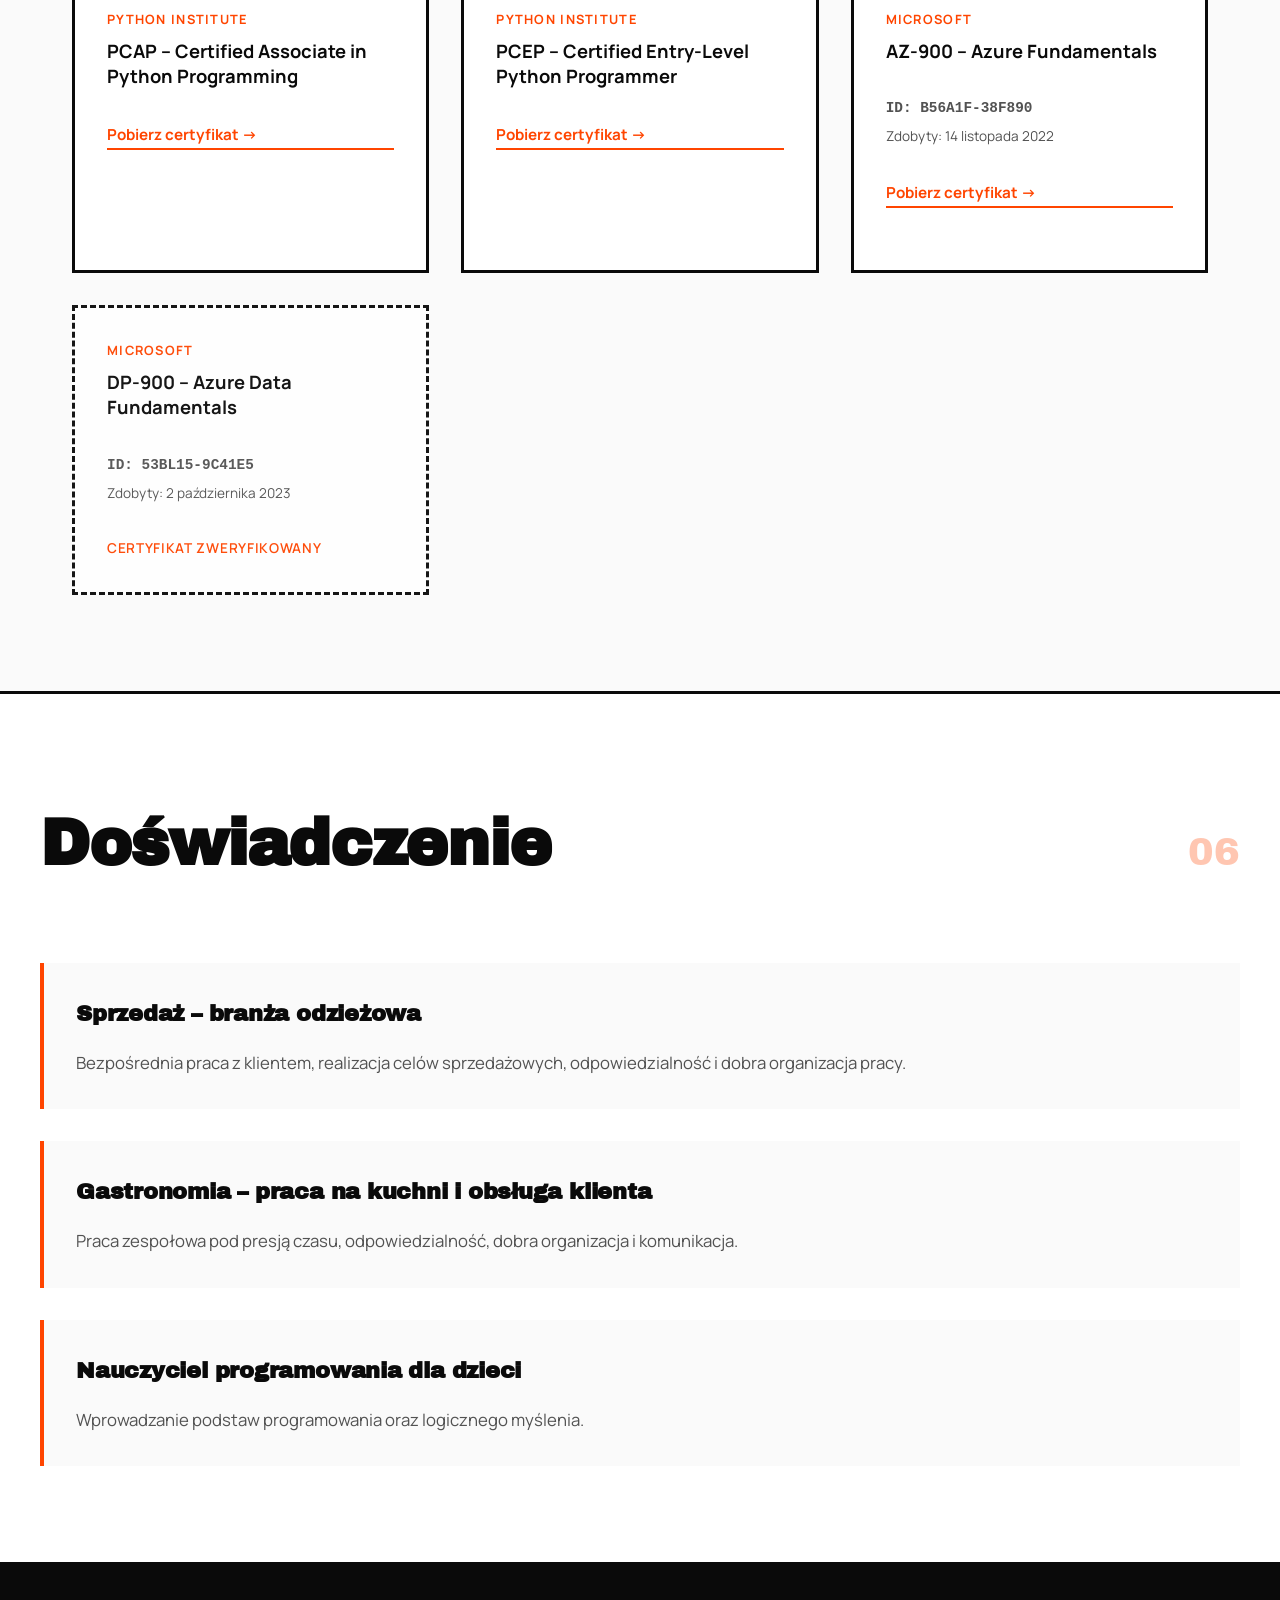
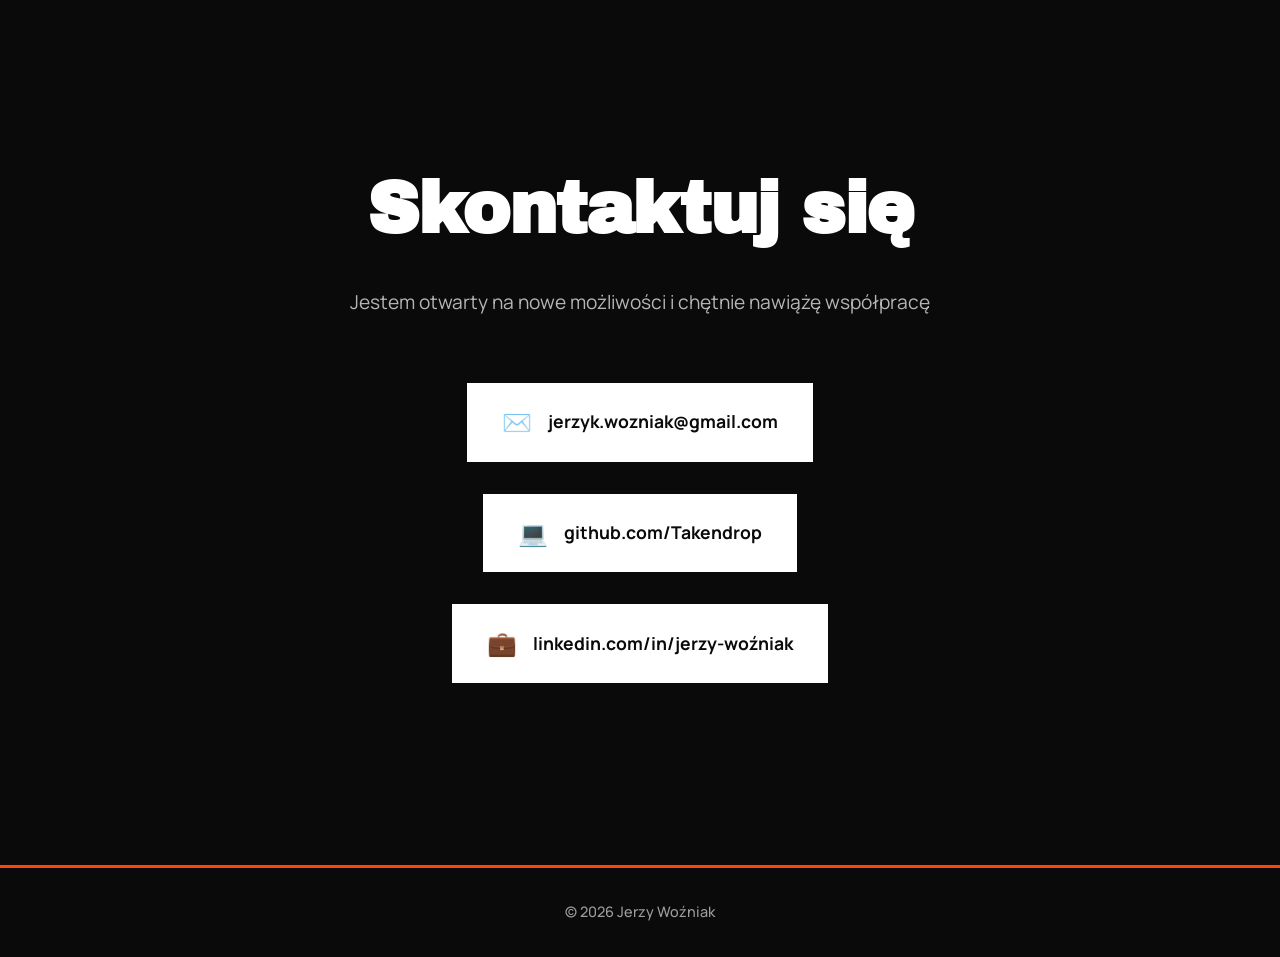
==== commit b7ce5677: "added js, adding style" ====
--- a/index.html
+++ b/index.html
@@ -64,7 +64,7 @@
       <div class="section-number">02</div>
     </div>
     <div class="skills-grid">
-      <div class="skill-card">
+      <div class="skill-card reveal">
         <div class="skill-icon">🌐</div>
         <h3>Frontend</h3>
         <ul class="skill-list">
@@ -73,7 +73,7 @@
           <li>JavaScript (podstawy)</li>
         </ul>
       </div>
-      <div class="skill-card">
+      <div class="skill-card reveal">
         <div class="skill-icon">⚙️</div>
         <h3>Programowanie</h3>
         <ul class="skill-list">
@@ -82,7 +82,7 @@
           <li>Algorytmy i struktury danych</li>
         </ul>
       </div>
-      <div class="skill-card">
+      <div class="skill-card reveal">
         <div class="skill-icon">🛠️</div>
         <h3>Narzędzia</h3>
         <ul class="skill-list">
@@ -101,7 +101,7 @@
     </div>
 
     <div class="projects-grid">
-      <article class="project-card">
+      <article class="project-card reveal">
         <div class="project-header">
           <h3 class="project-title">push_swap</h3>
           <span class="project-tag">42 Warsaw</span>
@@ -124,7 +124,7 @@
         </a>
       </article>
 
-      <article class="project-card">
+      <article class="project-card reveal">
         <div class="project-header">
           <h3 class="project-title">so_long</h3>
           <span class="project-tag">42 Warsaw</span>
@@ -147,7 +147,7 @@
         </a>
       </article>
 
-      <article class="project-card">
+      <article class="project-card reveal">
         <div class="project-header">
           <h3 class="project-title">Portfolio</h3>
           <span class="project-tag">Personal</span>
@@ -273,13 +273,18 @@
           <span class="contact-icon">💻</span>
           <span>github.com/Takendrop</span>
         </a>
+        <a href="https://www.linkedin.com/in/jerzy-wo%C5%BAniak-29446a86/" class="contact-link" target="_blank" rel="noopener">
+          <span class="contact-icon">💼</span>
+          <span>linkedin.com/in/jerzy-woźniak</span>
+        </a>
       </div>
     </div>
   </section>
 
   <footer class="footer">
-    <p>© 2026 Jerzy Woźniak · Zaprojektowane i zakodowane z pasją</p>
+    <p>© 2026 Jerzy Woźniak</p>
   </footer>
-
+<button class="back-to-top" aria-label="Wróć na górę">↑</button>
+<script src="js/main.js"></script>
 </body>
 </html>
--- a/css/style.css
+++ b/css/style.css
@@ -118,6 +118,14 @@
 }
 
 .nav-links a:hover::after {
+  width: 100%;
+}
+
+.nav-links a.active {
+  color: var(--color-accent);
+}
+
+.nav-links a.active::after {
   width: 100%;
 }
 
@@ -561,6 +569,22 @@
   flex-direction: column;
 }
 
+.certificate-card:not(:has(.certificate-link)) {
+  border-style: dashed;
+  opacity: 0.95;
+}
+
+.certificate-card:not(:has(.certificate-link))::after {
+  content: 'Certyfikat zweryfikowany';
+  display: block;
+  margin-top: var(--spacing-sm);
+  font-size: 0.85rem;
+  color: var(--color-accent);
+  font-weight: 600;
+  text-transform: uppercase;
+  letter-spacing: 0.05em;
+}
+
 .certificate-card:hover {
   border-color: var(--color-accent);
   transform: scale(1.02);
@@ -671,6 +695,9 @@
   max-width: 100vw;
   margin-left: calc(50% - 50vw);
   margin-right: calc(50% - 50vw);
+  min-height: 100vh;
+  display: flex;
+  align-items: center;
 }
 
 .section-contact > * {
@@ -755,6 +782,47 @@
 }
 
 /* ========================================
+   BACK TO TOP BUTTON
+   ======================================== */
+
+.back-to-top {
+  position: fixed;
+  bottom: 2rem;
+  right: 2rem;
+  width: 50px;
+  height: 50px;
+  background-color: var(--color-accent);
+  color: white;
+  border: 3px solid var(--color-border-heavy);
+  cursor: pointer;
+  font-size: 1.5rem;
+  font-weight: bold;
+  display: flex;
+  align-items: center;
+  justify-content: center;
+  opacity: 0;
+  visibility: hidden;
+  transform: translateY(100px);
+  transition: all var(--transition-base);
+  z-index: 999;
+}
+
+.back-to-top.visible {
+  opacity: 1;
+  visibility: visible;
+  transform: translateY(0);
+}
+
+.back-to-top:hover {
+  background-color: var(--color-accent-dark);
+  transform: translateY(-3px);
+}
+
+.back-to-top:active {
+  transform: translateY(0);
+}
+
+/* ========================================
    RESPONSIVE DESIGN
    ======================================== */
 
@@ -859,6 +927,31 @@
   }
 }
 
+/* ========================================
+   SCROLL REVEAL ANIMATIONS
+   ======================================== */
+
+.reveal {
+  opacity: 0;
+  transform: translateY(30px);
+  transition: all 0.6s ease-out;
+}
+
+.reveal.active {
+  opacity: 1;
+  transform: translateY(0);
+}
+
+/* Stagger delay for skill cards */
+.skill-card.reveal:nth-child(1) { transition-delay: 0.1s; }
+.skill-card.reveal:nth-child(2) { transition-delay: 0.2s; }
+.skill-card.reveal:nth-child(3) { transition-delay: 0.3s; }
+
+/* Stagger delay for project cards */
+.project-card.reveal:nth-child(1) { transition-delay: 0.1s; }
+.project-card.reveal:nth-child(2) { transition-delay: 0.2s; }
+.project-card.reveal:nth-child(3) { transition-delay: 0.3s; }
+
 /* Print Styles */
 @media print {
   .nav,
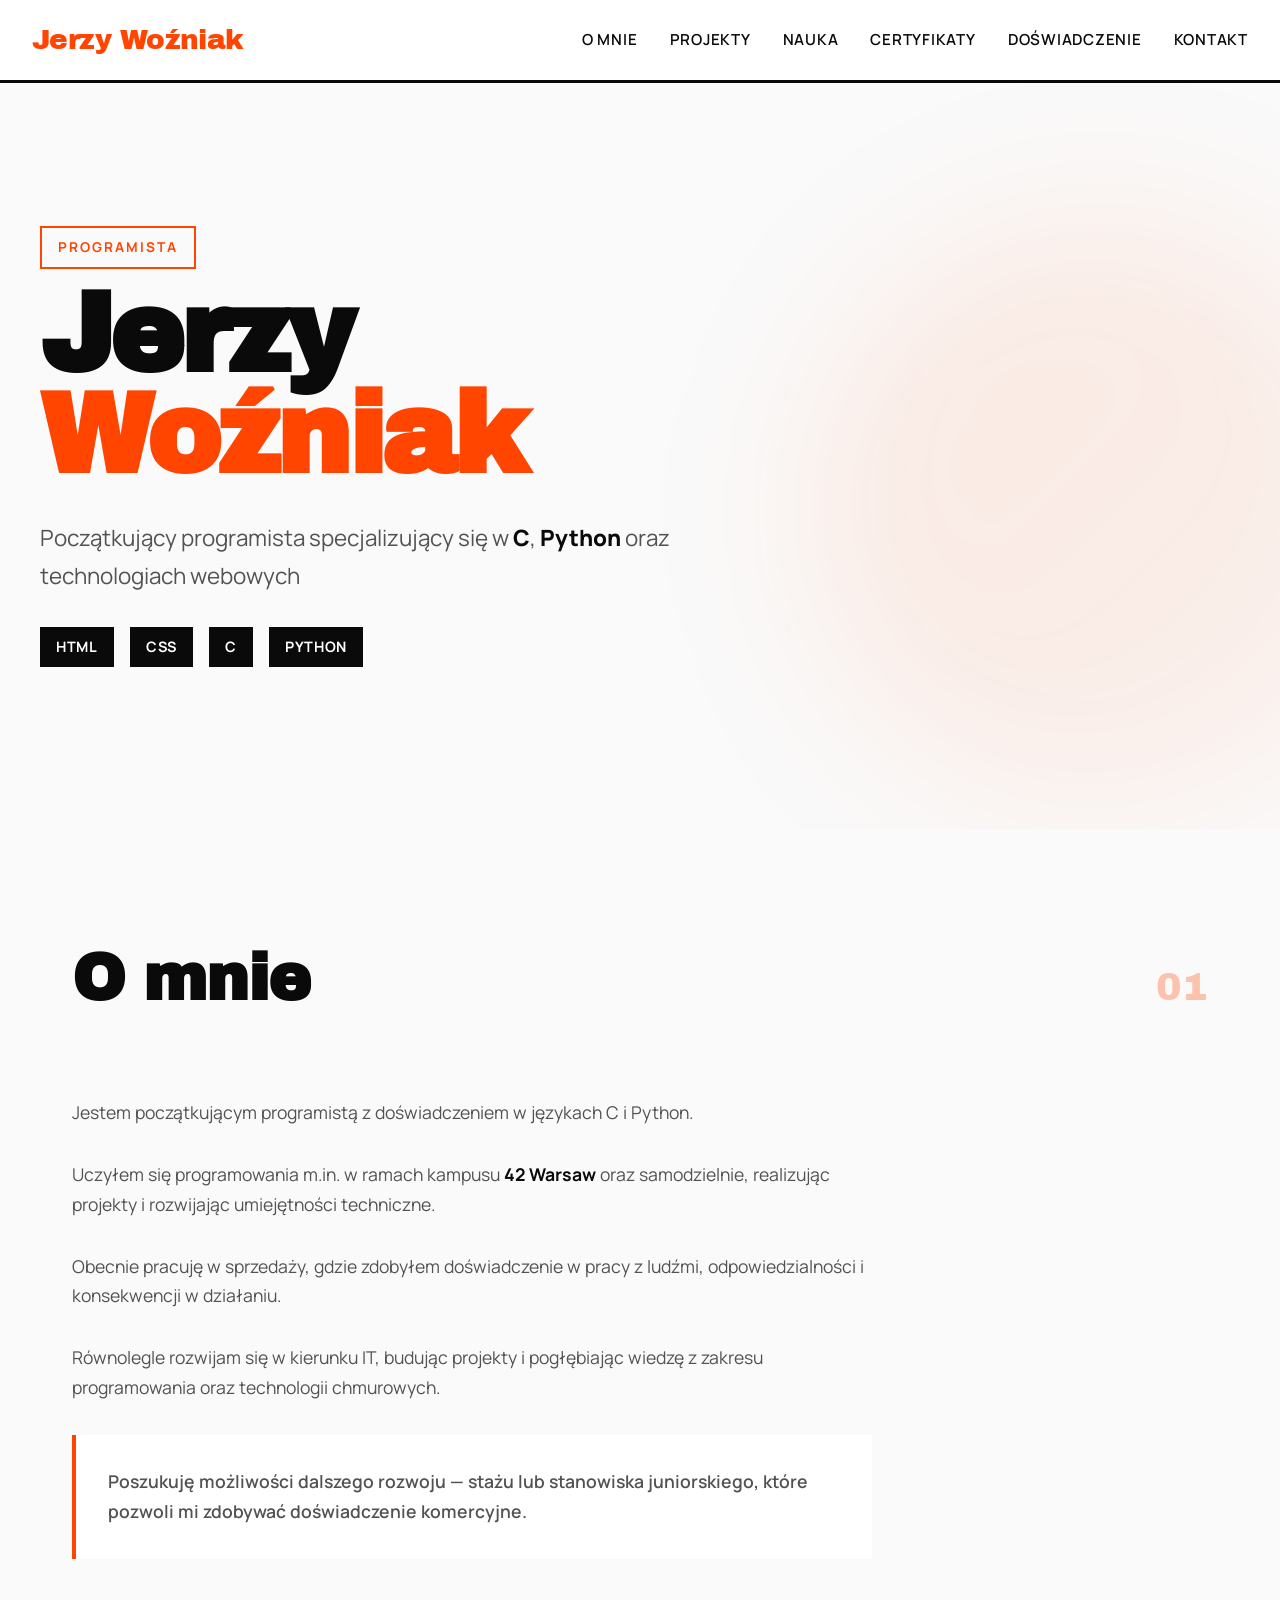
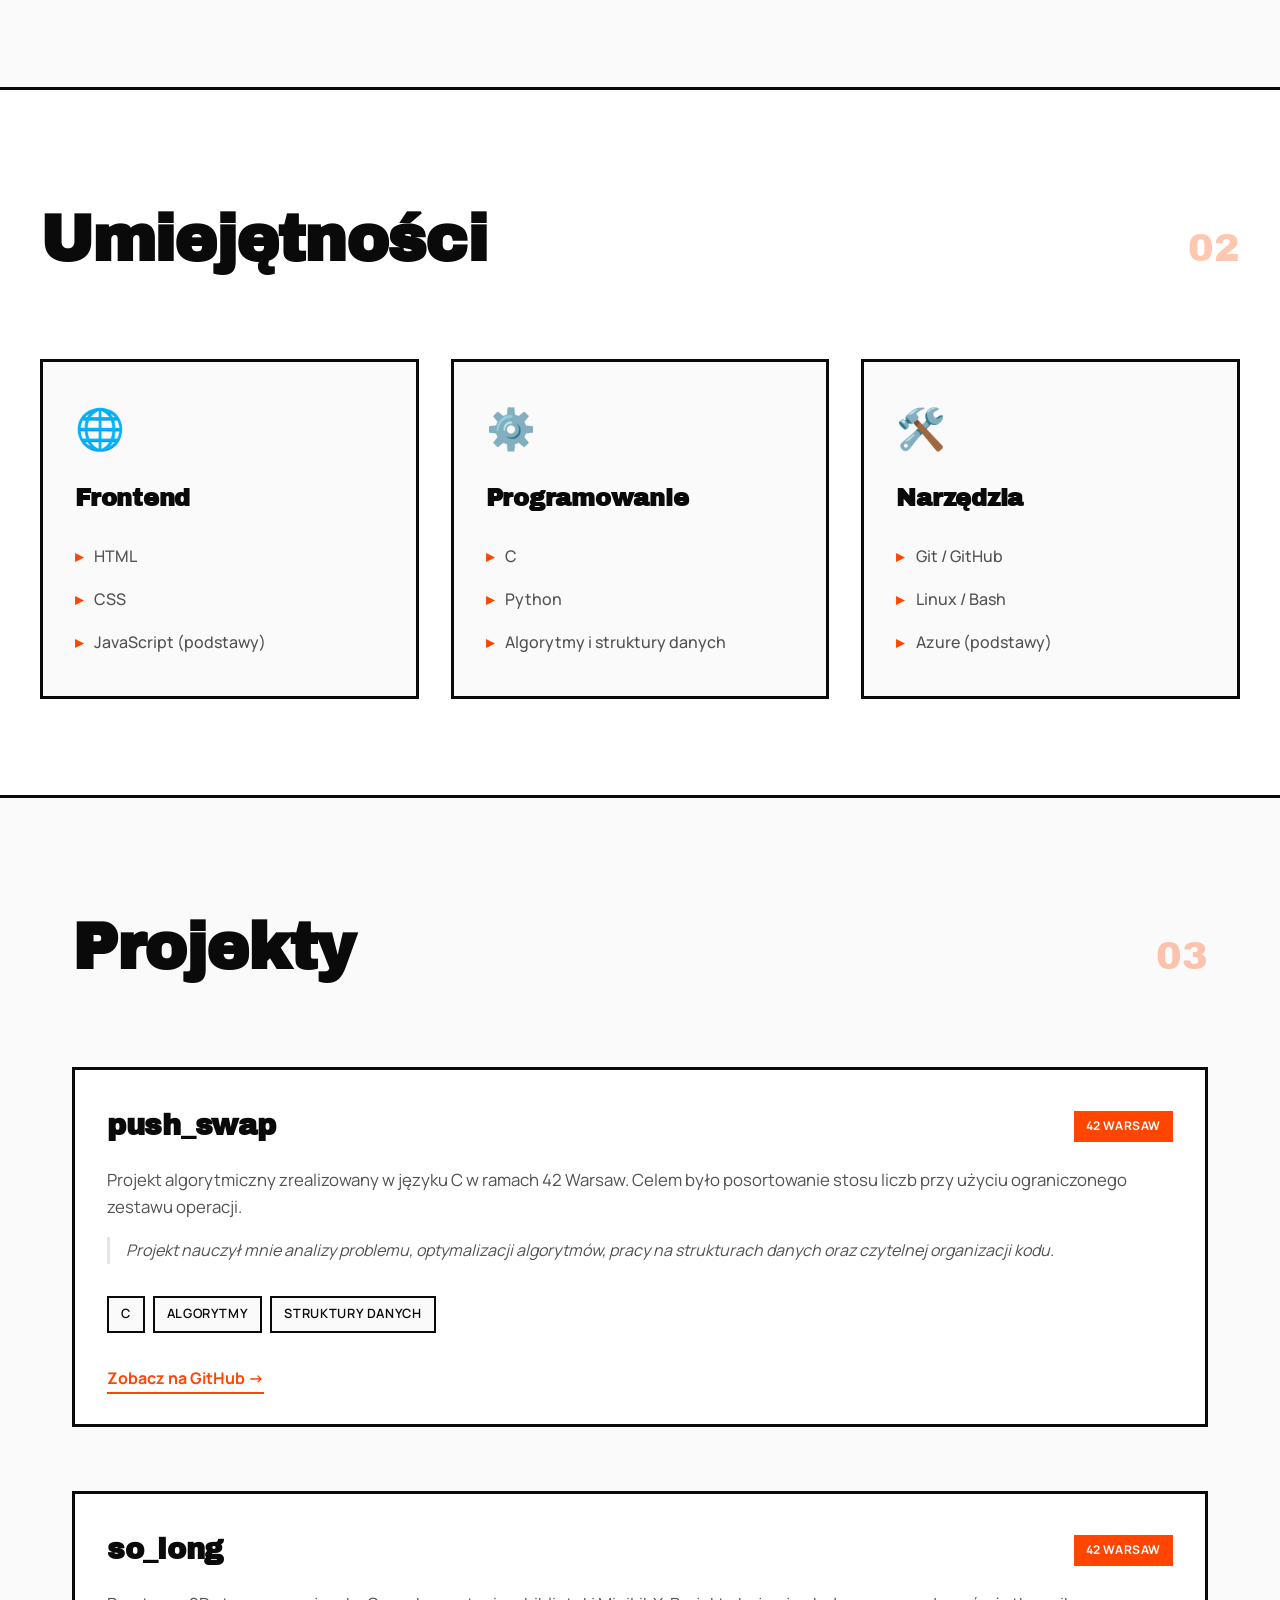
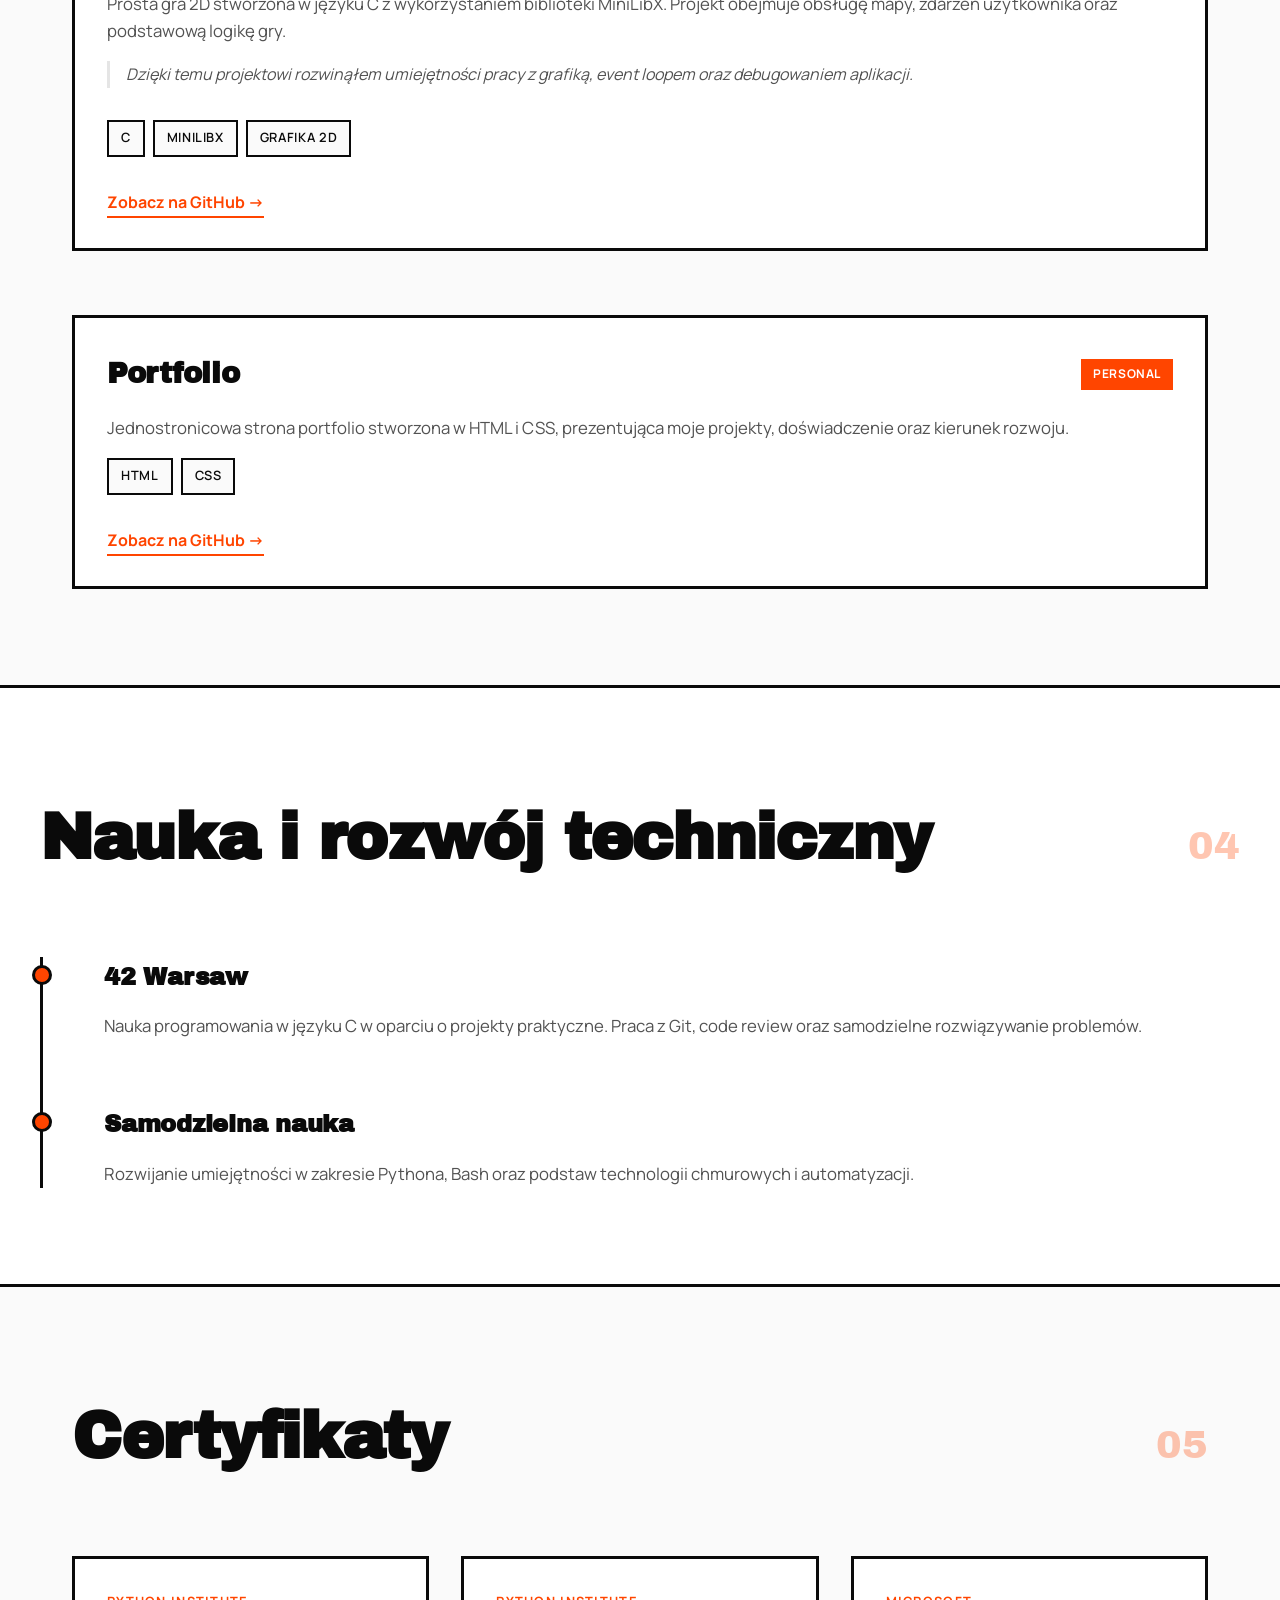
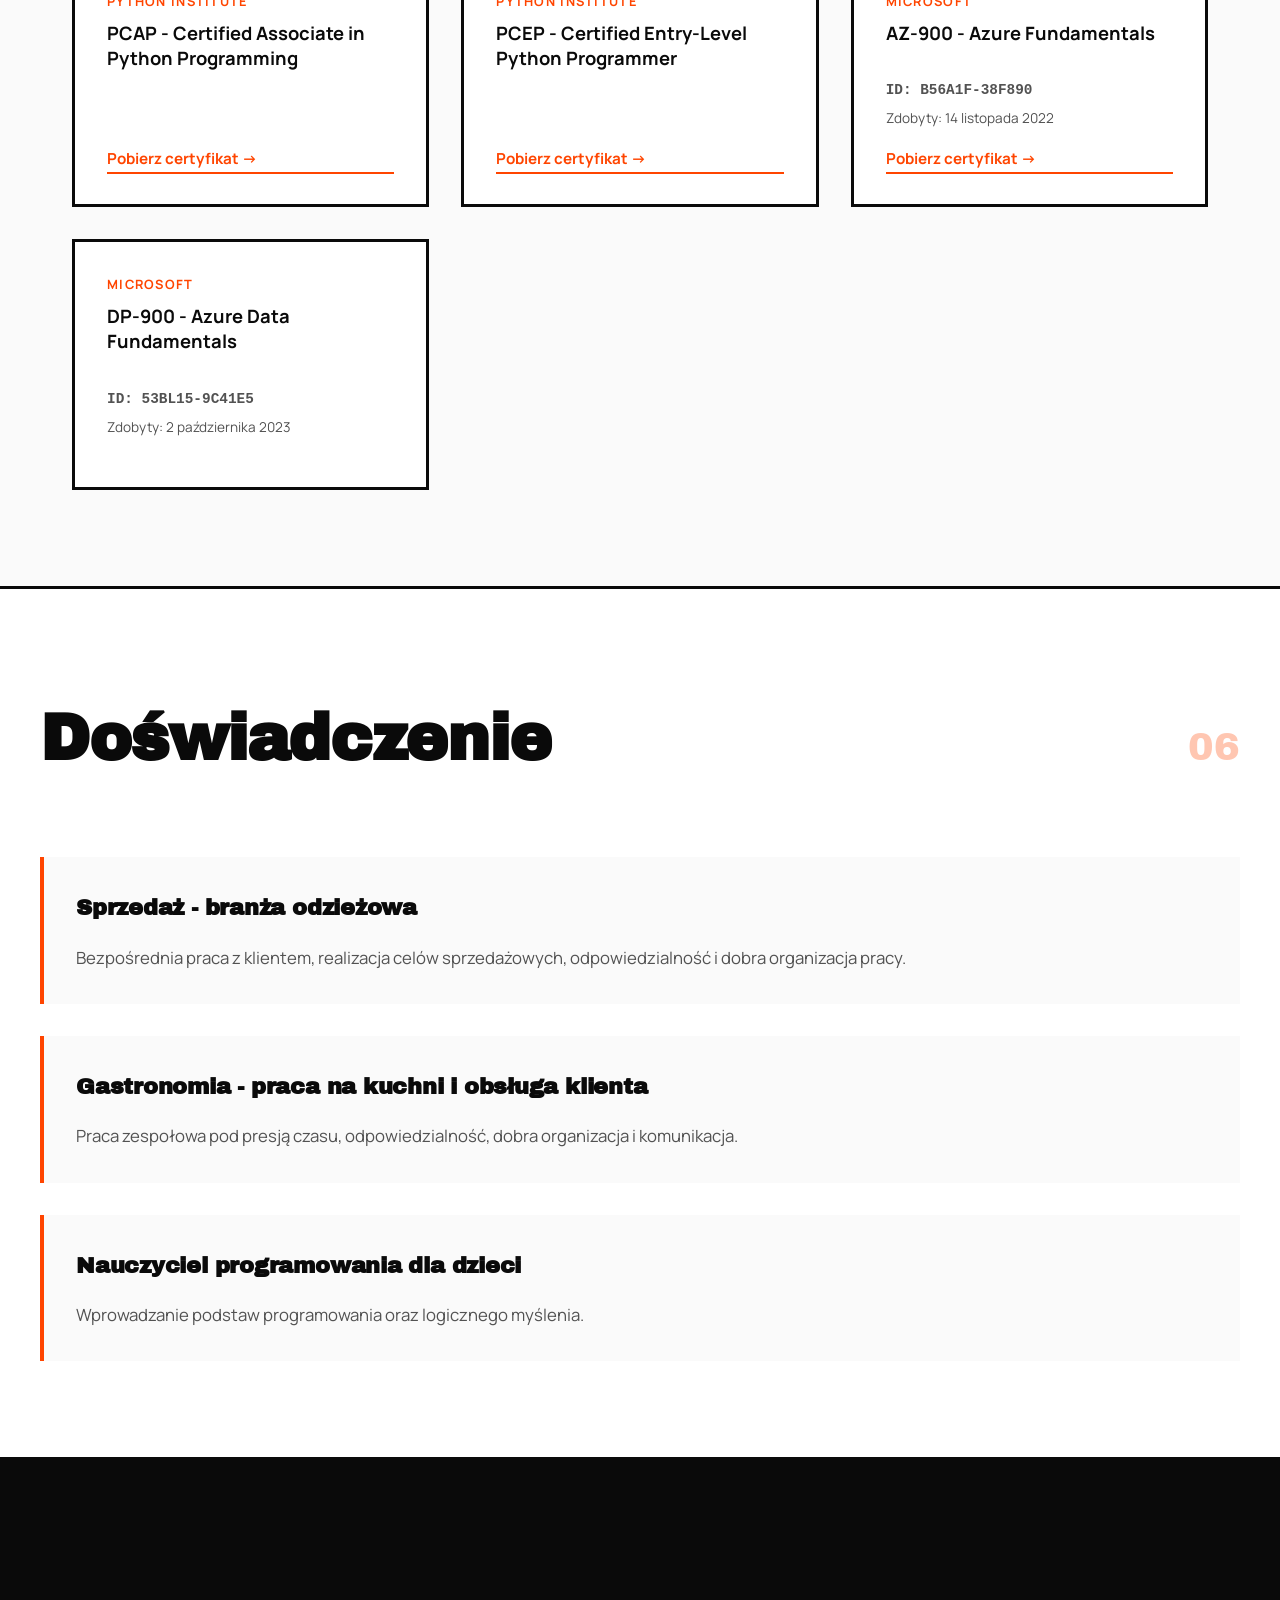
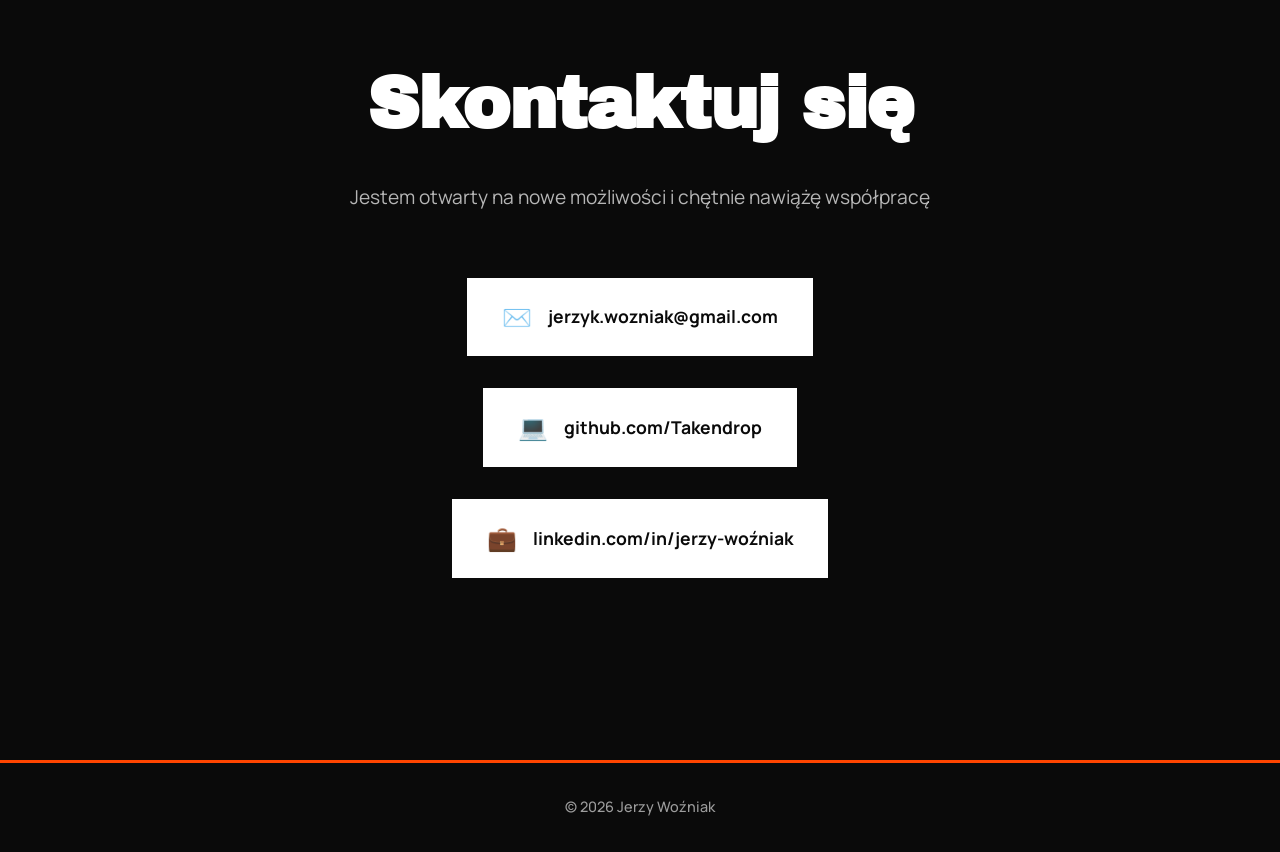
==== commit 982f5c89: "reduced code in style, added comments, added favicons, og-image, meta tags" ====
--- a/index.html
+++ b/index.html
@@ -1,28 +1,50 @@
 <!DOCTYPE html>
 <html lang="pl">
 <head>
-  <meta charset="UTF-8" />
-  <meta name="viewport" content="width=device-width, initial-scale=1.0"/>
-  <title>Jerzy Woźniak – Portfolio</title>
-  <meta name="description" content="Portfolio Jerzego Woźniaka - początkujący programista specjalizujący się w C, Python, oraz technologiach webowych">
-  <link rel="stylesheet" href="css/style.css">
-  <link rel="preconnect" href="https://fonts.googleapis.com">
-  <link rel="preconnect" href="https://fonts.gstatic.com" crossorigin>
-  <link href="https://fonts.googleapis.com/css2?family=Archivo+Black&family=Manrope:wght@400;500;600;700;800&display=swap" rel="stylesheet">
+	<meta charset="UTF-8" />
+	<meta name="viewport" content="width=device-width, initial-scale=1.0"/>
+	<title>Jerzy Woźniak - Junior Developer | C, Python</title>
+	<meta name="description" content="Portfolio Jerzego Woźniaka - początkujący programista specjalizujący się w C, Python, oraz technologiach webowych">
+	<!-- Open Graph / Facebook -->
+	<meta property="og:type" content="website">
+	<meta property="og:url" content="https://takendrop.github.io/">
+	<meta property="og:title" content="Jerzy Woźniak - Junior Developer | C, Python">
+	<meta property="og:description" content="Portfolio początkującego programisty specjalizującego się w C, Python oraz technologiach webowych.">
+	<meta property="og:image" content="https://takendrop.github.io/assets/images/og-image.jpg">
+	<!-- Twitter -->
+	<meta property="twitter:card" content="summary_large_image">
+	<meta property="twitter:url" content="https://takendrop.github.io/">
+	<meta property="twitter:title" content="Jerzy Woźniak - Junior Developer | C, Python">
+	<meta property="twitter:description" content="Portfolio początkującego programisty specjalizującego się w C, Python oraz technologiach webowych.">
+	<meta property="twitter:image" content="https://takendrop.github.io/assets/images/og-image.jpg">
+	<!-- Theme Color -->
+	<meta name="theme-color" content="#ff4500">
+	<!-- Favicon -->
+	<link rel="icon" type="image/x-icon" href="favicon.ico">
+	<link rel="icon" type="image/png" sizes="32x32" href="favicon-32x32.png">
+	<link rel="icon" type="image/png" sizes="16x16" href="favicon-16x16.png">
+	<link rel="apple-touch-icon" sizes="180x180" href="apple-touch-icon.png">
+
+	<link rel="stylesheet" href="css/style.css">
+	<link rel="preconnect" href="https://fonts.googleapis.com">
+	<link rel="preconnect" href="https://fonts.gstatic.com" crossorigin>
+	<link href="https://fonts.googleapis.com/css2?family=Archivo+Black&family=Manrope:wght@400;500;600;700;800&display=swap" rel="stylesheet">
 </head>
 <body>
-
-  <nav class="nav">
-    <div class="nav-brand">Jerzy Woźniak</div>
-    <div class="nav-links">
-      <a href="#about">O mnie</a>
-      <a href="#projects">Projekty</a>
-      <a href="#education">Nauka</a>
-      <a href="#certificates">Certyfikaty</a>
-      <a href="#work">Doświadczenie</a>
-      <a href="#contact">Kontakt</a>
-    </div>
-  </nav>
+	<div id="top"></div>
+	<nav class="nav" aria-label="Główna nawigacja">
+		<a href="#top" class="nav-brand">Jerzy Woźniak</a>
+
+		<div class="nav-links">
+			<a href="#about">O mnie</a>
+			<a href="#projects">Projekty</a>
+			<a href="#education">Nauka</a>
+			<a href="#certificates">Certyfikaty</a>
+			<a href="#work">Doświadczenie</a>
+			<a href="#contact">Kontakt</a>
+		</div>
+	</nav>
+
 
   <header class="hero">
     <div class="hero-content">
@@ -200,7 +222,7 @@
     <div class="certificates-grid">
       <div class="certificate-card">
         <div class="certificate-provider">Python Institute</div>
-        <h3 class="certificate-name">PCAP – Certified Associate in Python Programming</h3>
+        <h3 class="certificate-name">PCAP - Certified Associate in Python Programming</h3>
         <a href="assets/certificates/PCAP.pdf" class="certificate-link" target="_blank" rel="noopener">
           Pobierz certyfikat →
         </a>
@@ -208,7 +230,7 @@
       
       <div class="certificate-card">
         <div class="certificate-provider">Python Institute</div>
-        <h3 class="certificate-name">PCEP – Certified Entry-Level Python Programmer</h3>
+        <h3 class="certificate-name">PCEP - Certified Entry-Level Python Programmer</h3>
         <a href="assets/certificates/PCEP.pdf" class="certificate-link" target="_blank" rel="noopener">
           Pobierz certyfikat →
         </a>
@@ -216,7 +238,7 @@
       
       <div class="certificate-card">
         <div class="certificate-provider">Microsoft</div>
-        <h3 class="certificate-name">AZ-900 – Azure Fundamentals</h3>
+        <h3 class="certificate-name">AZ-900 - Azure Fundamentals</h3>
         <div class="certificate-details">
           <p class="certificate-id">ID: B56A1F-38F890</p>
           <p class="certificate-date">Zdobyty: 14 listopada 2022</p>
@@ -228,7 +250,7 @@
       
       <div class="certificate-card">
         <div class="certificate-provider">Microsoft</div>
-        <h3 class="certificate-name">DP-900 – Azure Data Fundamentals</h3>
+        <h3 class="certificate-name">DP-900 - Azure Data Fundamentals</h3>
         <div class="certificate-details">
           <p class="certificate-id">ID: 53BL15-9C41E5</p>
           <p class="certificate-date">Zdobyty: 2 października 2023</p>
@@ -244,12 +266,12 @@
     </div>
     <div class="experience-list">
       <div class="experience-item">
-        <h3>Sprzedaż – branża odzieżowa</h3>
+        <h3>Sprzedaż - branża odzieżowa</h3>
         <p>Bezpośrednia praca z klientem, realizacja celów sprzedażowych,
         odpowiedzialność i dobra organizacja pracy.</p>
       </div>
       <div class="experience-item">
-        <h3>Gastronomia – praca na kuchni i obsługa klienta</h3>
+        <h3>Gastronomia - praca na kuchni i obsługa klienta</h3>
         <p>Praca zespołowa pod presją czasu, odpowiedzialność,
         dobra organizacja i komunikacja.</p>
       </div>
--- a/css/style.css
+++ b/css/style.css
@@ -1,173 +1,240 @@
 /* ========================================
    RESET & BASE STYLES
-   ======================================== */
+   ======================================== 
+   
+   Ta sekcja resetuje domyślne style przeglądarki
+   i ustawia podstawowe wartości dla całej strony.
+*/
 
 * {
+  /* Reset marginesów i paddingów dla WSZYSTKICH elementów */
   margin: 0;
   padding: 0;
+  /* border-box sprawia, że padding i border są wliczane w szerokość/wysokość elementu */
   box-sizing: border-box;
 }
 
 :root {
-  /* Color Palette - Bold and Distinctive */
-  --color-bg: #fafafa;
-  --color-surface: #ffffff;
-  --color-text-primary: #0a0a0a;
-  --color-text-secondary: #525252;
-  --color-accent: #ff4500;
-  --color-accent-dark: #cc3700;
-  --color-border: #e5e5e5;
-  --color-border-heavy: #0a0a0a;
-  
-  /* Typography */
-  --font-display: 'Archivo Black', sans-serif;
-  --font-body: 'Manrope', sans-serif;
-  
-  /* Spacing */
-  --spacing-xs: 0.5rem;
-  --spacing-sm: 1rem;
-  --spacing-md: 2rem;
-  --spacing-lg: 4rem;
-  --spacing-xl: 6rem;
-  
-  /* Transitions */
-  --transition-fast: 0.2s ease;
-  --transition-base: 0.3s ease;
-  --transition-slow: 0.5s ease;
+  /* ========================================
+     ZMIENNE CSS (CSS Custom Properties)
+     ======================================== 
+     
+     Zmienne pozwalają przechowywać wartości i używać ich w całym pliku.
+     Użycie: var(--nazwa-zmiennej)
+     Zaleta: zmiana wartości w jednym miejscu aktualizuje całą stronę
+  */
+  
+  /* === KOLORY === */
+  --color-bg: #fafafa;              /* Tło strony - jasny szary */
+  --color-surface: #ffffff;          /* Kolor powierzchni (karty, navbary) - biały */
+  --color-text-primary: #0a0a0a;    /* Główny kolor tekstu - prawie czarny */
+  --color-text-secondary: #525252;   /* Drugorzędny tekst - ciemny szary */
+  --color-accent: #ff4500;           /* Kolor akcentu - pomarańczowy/czerwony */
+  --color-accent-dark: #cc3700;      /* Ciemniejsza wersja akcentu (dla hover) */
+  --color-border: #e5e5e5;           /* Jasna ramka - jasny szary */
+  --color-border-heavy: #0a0a0a;     /* Ciężka ramka - czarna */
+  
+  /* === TYPOGRAFIA === */
+  --font-display: 'Archivo Black', sans-serif;  /* Font dla nagłówków - gruby, wyrazisty */
+  --font-body: 'Manrope', sans-serif;           /* Font dla tekstu - czytelny, nowoczesny */
+  
+  /* === ODSTĘPY === 
+     System odstępów zapewnia spójność w całym projekcie
+     rem = relative to root font-size (domyślnie 16px)
+  */
+  --spacing-xs: 0.5rem;   /* 8px  - bardzo małe odstępy */
+  --spacing-sm: 1rem;     /* 16px - małe odstępy */
+  --spacing-md: 2rem;     /* 32px - średnie odstępy */
+  --spacing-lg: 4rem;     /* 64px - duże odstępy */
+  --spacing-xl: 6rem;     /* 96px - bardzo duże odstępy */
+  
+  /* === PRZEJŚCIA ===
+     ease = płynne przyspieszenie i zwolnienie animacji
+  */
+  --transition-fast: 0.2s ease;   /* Szybkie przejścia - np. buttony */
+  --transition-base: 0.3s ease;   /* Standardowe przejścia - większość efektów */
+  --transition-slow: 0.5s ease;   /* Wolne przejścia - duże animacje */
 }
 
 html {
+  /* Płynne przewijanie do sekcji (anchor links) */
   scroll-behavior: smooth;
+  /* Bazowy rozmiar czcionki - wszystkie rem'y odnoszą się do tej wartości */
   font-size: 16px;
 }
 
 body {
+  /* Główna czcionka dla całej strony */
   font-family: var(--font-body);
+  /* Kolor tła strony */
   background-color: var(--color-bg);
+  /* Kolor tekstu */
   color: var(--color-text-primary);
+  /* Wysokość linii (odstęp między liniami tekstu) - 1.7 = 170% rozmiaru czcionki */
   line-height: 1.7;
+  /* Ukrywa poziomy scrollbar jeśli pojawi się przez animacje */
   overflow-x: hidden;
 }
 
 /* ========================================
    NAVIGATION
-   ======================================== */
+   ======================================== 
+   
+   Stały navbar na górze strony z linkami do sekcji
+*/
 
 .nav {
+  /* === POZYCJONOWANIE ===
+     fixed = element pozostaje w tym samym miejscu podczas scrollowania
+  */
   position: fixed;
-  top: 0;
-  left: 0;
-  right: 0;
+  top: 0;      /* Przyklej do góry */
+  left: 0;     /* Przyklej do lewej */
+  right: 0;    /* Rozciągnij do prawej */
+  
+  /* z-index kontroluje, który element jest "na wierzchu"
+     1000 = na wierzchu większości elementów */
   z-index: 1000;
+  
+  /* Kolory i odstępy */
   background-color: var(--color-surface);
   border-bottom: 3px solid var(--color-border-heavy);
   padding: var(--spacing-sm) var(--spacing-md);
+  
+  /* === FLEXBOX ===
+     Flexbox to system układu elementów w linii lub kolumnie
+  */
   display: flex;
-  justify-content: space-between;
-  align-items: center;
+  justify-content: space-between;  /* Rozłóż elementy z maksymalnym odstępem */
+  align-items: center;             /* Wycentruj elementy pionowo */
+  
+  /* Animacja pojawienia się navbar */
   animation: slideDown 0.6s ease-out;
 }
 
+/* === KEYFRAMES ===
+   Definiują kroki animacji - od stanu początkowego do końcowego
+*/
 @keyframes slideDown {
   from {
-    transform: translateY(-100%);
-    opacity: 0;
+    /* Stan początkowy - navbar powyżej ekranu */
+    transform: translateY(-100%);  /* Przesuń 100% własnej wysokości w górę */
+    opacity: 0;                    /* Całkowicie przezroczysty */
   }
   to {
-    transform: translateY(0);
-    opacity: 1;
+    /* Stan końcowy - navbar na swoim miejscu */
+    transform: translateY(0);      /* Brak przesunięcia */
+    opacity: 1;                    /* Całkowicie widoczny */
   }
 }
 
 .nav-brand {
+  /* Styl logo/nazwy w navbar */
   font-family: var(--font-display);
   font-size: 1.75rem;
   color: var(--color-accent);
-  letter-spacing: -0.02em;
+  letter-spacing: -0.02em;    /* Lekko zsunięte litery (tightening) */
+  text-decoration: none;      /* Usuń podkreślenie z linku */
 }
 
 .nav-links {
+  /* Kontener dla linków nawigacji */
   display: flex;
-  gap: var(--spacing-md);
+  gap: var(--spacing-md);  /* Odstęp między linkami */
 }
 
 .nav-links a {
+  /* Styl dla pojedynczego linku w navbar */
   color: var(--color-text-primary);
-  text-decoration: none;
-  font-weight: 600;
+  text-decoration: none;           /* Usuń podkreślenie */
+  font-weight: 600;                /* Grubsza czcionka */
   font-size: 0.95rem;
-  text-transform: uppercase;
-  letter-spacing: 0.05em;
+  text-transform: uppercase;       /* WIELKIE LITERY */
+  letter-spacing: 0.05em;          /* Lekko rozszerzone litery */
+  
+  /* === POSITION RELATIVE ===
+     Potrzebne do pozycjonowania pseudo-elementu ::after
+  */
   position: relative;
+  
+  /* Płynne przejście koloru przy hover */
   transition: color var(--transition-base);
 }
 
+/* === PSEUDO-ELEMENT ::after ===
+   Tworzy element "po" zawartości - tu: podkreślenie
+*/
 .nav-links a::after {
-  content: '';
-  position: absolute;
-  bottom: -4px;
+  content: '';                     /* Pusty content - wymagany dla pseudo-elementów */
+  position: absolute;              /* Pozycjonowanie względem rodzica (a) */
+  bottom: -4px;                    /* 4px poniżej tekstu */
   left: 0;
-  width: 0;
-  height: 3px;
+  width: 0;                        /* Początkowo niewidoczne (szerokość 0) */
+  height: 3px;                     /* Grubość podkreślenia */
   background-color: var(--color-accent);
-  transition: width var(--transition-base);
-}
-
-.nav-links a:hover {
-  color: var(--color-accent);
-}
-
-.nav-links a:hover::after {
-  width: 100%;
-}
-
+  transition: width var(--transition-base);  /* Animuj zmianę szerokości */
+}
+
+/* === PSEUDO-KLASY :hover i .active ===
+   :hover = gdy użytkownik najedzie myszką
+   .active = klasa dodana przez JavaScript dla aktywnej sekcji
+*/
+.nav-links a:hover,
 .nav-links a.active {
-  color: var(--color-accent);
-}
-
+  color: var(--color-accent);      /* Zmień kolor tekstu */
+}
+
+.nav-links a:hover::after,
 .nav-links a.active::after {
-  width: 100%;
+  width: 100%;                     /* Rozciągnij podkreślenie */
 }
 
 /* ========================================
    HERO SECTION
-   ======================================== */
+   ======================================== 
+   
+   Główna sekcja powitalna z dużym nagłówkiem
+*/
 
 .hero {
-  margin-top: 4rem;
+  margin-top: 4rem;                /* Odstęp od navbar (navbar ma ~64px wysokości) */
   padding: var(--spacing-xl) var(--spacing-md);
-  min-height: 85vh;
+  min-height: 85vh;                /* Minimum 85% wysokości viewportu */
+  
+  /* Flexbox do centrowania zawartości */
   display: flex;
-  align-items: center;
-  position: relative;
-  overflow: hidden;
+  align-items: center;             /* Wycentruj pionowo */
+  
+  position: relative;              /* Dla absolutnie pozycjonowanej dekoracji */
+  overflow: hidden;                /* Ukryj wystającą dekorację */
 }
 
 .hero-content {
-  max-width: 1200px;
-  margin: 0 auto;
-  z-index: 2;
-  animation: fadeInUp 0.8s ease-out 0.3s both;
+  max-width: 1200px;               /* Maksymalna szerokość contentu */
+  margin: 0 auto;                  /* Wycentruj poziomo (auto margins) */
+  z-index: 2;                      /* Powyżej dekoracji (z-index: 1) */
+  animation: fadeInUp 0.8s ease-out 0.3s both;  /* Animacja z opóźnieniem 0.3s */
   width: 100%;
 }
 
 @keyframes fadeInUp {
   from {
     opacity: 0;
-    transform: translateY(40px);
+    transform: translateY(40px);   /* Zaczyna 40px niżej */
   }
   to {
     opacity: 1;
-    transform: translateY(0);
+    transform: translateY(0);      /* Kończy na swoim miejscu */
   }
 }
 
 .hero-label {
-  display: inline-block;
+  /* Mały tag "Programista" nad nazwiskiem */
+  display: inline-block;           /* Pozwala ustawić padding na elemencie inline */
   font-size: 0.85rem;
   font-weight: 700;
   text-transform: uppercase;
-  letter-spacing: 0.15em;
+  letter-spacing: 0.15em;          /* Mocno rozsunięte litery */
   color: var(--color-accent);
   margin-bottom: var(--spacing-sm);
   padding: var(--spacing-xs) var(--spacing-sm);
@@ -176,31 +243,42 @@
 }
 
 .hero-title {
+  /* Główny nagłówek z nazwiskiem */
   font-family: var(--font-display);
-  font-size: clamp(3rem, 12vw, 7rem);
-  line-height: 0.9;
+  
+  /* === CLAMP ===
+     clamp(min, preferred, max)
+     Responsive rozmiar czcionki bez media queries
+  */
+  font-size: clamp(3rem, 12vw, 7rem);  /* Min 3rem, idealne 12% viewportu, max 7rem */
+  
+  line-height: 0.9;                /* Bardzo ciasno ustawione linie (90%) */
   margin-bottom: var(--spacing-md);
-  letter-spacing: -0.03em;
+  letter-spacing: -0.03em;         /* Ściśnięte litery dla lepszego wyglądu */
 }
 
 .hero-title-line {
-  display: block;
+  /* Każda linia nazwiska (Jerzy / Woźniak) */
+  display: block;                  /* Każda w nowej linii */
   animation: slideInLeft 0.8s ease-out both;
 }
 
+/* === nth-child ===
+   Pozwala stylizować konkretne dziecko rodzica
+*/
 .hero-title-line:nth-child(1) {
-  animation-delay: 0.5s;
+  animation-delay: 0.5s;           /* Pierwsza linia pojawia się wcześniej */
 }
 
 .hero-title-line:nth-child(2) {
-  animation-delay: 0.6s;
-  color: var(--color-accent);
+  animation-delay: 0.6s;           /* Druga linia z lekkim opóźnieniem */
+  color: var(--color-accent);      /* Druga linia w kolorze akcentu */
 }
 
 @keyframes slideInLeft {
   from {
     opacity: 0;
-    transform: translateX(-50px);
+    transform: translateX(-50px);  /* Zaczyna 50px z lewej */
   }
   to {
     opacity: 1;
@@ -211,24 +289,27 @@
 .hero-subtitle {
   font-size: clamp(1.1rem, 2vw, 1.4rem);
   color: var(--color-text-secondary);
-  max-width: 650px;
+  max-width: 650px;                /* Ograniczona szerokość dla lepszej czytelności */
   margin-bottom: var(--spacing-md);
   animation: fadeInUp 0.8s ease-out 0.7s both;
 }
 
 .hero-subtitle strong {
+  /* Wyróżnione słowa w subtytle */
   color: var(--color-text-primary);
   font-weight: 800;
 }
 
 .hero-tech-stack {
+  /* Kontener dla badge'y technologii */
   display: flex;
   gap: var(--spacing-sm);
-  flex-wrap: wrap;
+  flex-wrap: wrap;                 /* Zawijaj do nowej linii jeśli nie ma miejsca */
   animation: fadeInUp 0.8s ease-out 0.8s both;
 }
 
 .tech-badge {
+  /* Pojedynczy badge technologii */
   padding: var(--spacing-xs) var(--spacing-sm);
   background-color: var(--color-border-heavy);
   color: var(--color-surface);
@@ -236,58 +317,79 @@
   font-size: 0.9rem;
   text-transform: uppercase;
   letter-spacing: 0.05em;
-  transition: all var(--transition-base);
+  transition: all var(--transition-base);  /* Animuj wszystkie właściwości */
 }
 
 .tech-badge:hover {
+  /* Efekt przy najechaniu na badge */
   background-color: var(--color-accent);
-  transform: translateY(-3px);
-  box-shadow: 0 4px 12px rgba(255, 69, 0, 0.3);
+  transform: translateY(-3px);     /* Unieś 3px do góry */
+  box-shadow: 0 4px 12px rgba(255, 69, 0, 0.3);  /* Cień z opacity 30% */
 }
 
 .hero-decoration {
-  position: absolute;
-  right: -10%;
+  /* Dekoracyjne koło w tle Hero */
+  position: absolute;              /* Pozycjonowanie względem .hero */
+  right: -10%;                     /* Lekko wystające poza ekran */
   top: 20%;
   width: 600px;
   height: 600px;
+  
+  /* === GRADIENT ===
+     linear-gradient(kierunek, kolor1, kolor2)
+     135deg = po przekątnej
+  */
   background: linear-gradient(135deg, rgba(255, 69, 0, 0.1), rgba(255, 69, 0, 0.05));
-  border-radius: 50%;
-  filter: blur(80px);
-  z-index: 1;
-  animation: float 8s ease-in-out infinite;
+  
+  border-radius: 50%;              /* Okrągły kształt */
+  filter: blur(80px);              /* Mocne rozmycie */
+  z-index: 1;                      /* Pod contentem (content ma z-index: 2) */
+  animation: float 8s ease-in-out infinite;  /* Infinite = animacja się powtarza */
 }
 
 @keyframes float {
   0%, 100% {
+    /* Stan początkowy i końcowy - bez transformacji */
     transform: translateY(0) scale(1);
   }
   50% {
+    /* W połowie animacji - lekko w górę i większe */
     transform: translateY(-30px) scale(1.05);
   }
 }
 
 /* ========================================
    SECTIONS
-   ======================================== */
+   ======================================== 
+   
+   Wspólne style dla wszystkich sekcji
+*/
 
 .section {
   padding: var(--spacing-xl) var(--spacing-md);
-  max-width: 1200px;
-  margin: 0 auto;
+  max-width: 1200px;               /* Ograniczenie szerokości dla czytelności */
+  margin: 0 auto;                  /* Centrowanie */
   width: 100%;
 }
 
+/* === .section-alt ===
+   Alternatywne sekcje z tłem (Skills, Education)
+*/
 .section-alt {
   background-color: var(--color-surface);
   border-top: 3px solid var(--color-border-heavy);
   border-bottom: 3px solid var(--color-border-heavy);
   padding: var(--spacing-xl) var(--spacing-md);
-  max-width: 100vw;
-  margin-left: calc(50% - 50vw);
-  margin-right: calc(50% - 50vw);
-}
-
+  
+  /* === FULL-WIDTH BACKGROUND ===
+     Trik: ujemne marginesy rozciągają element na całą szerokość
+  */
+  max-width: 100vw;                /* 100% viewport width */
+  margin-left: calc(50% - 50vw);   /* Formuła: przesuń w lewo o połowę viewportu */
+  margin-right: calc(50% - 50vw);  /* To samo w prawo */
+}
+
+/* Zawartość sekcji-alt pozostaje w normalnej szerokości */
 .section-alt > * {
   max-width: 1200px;
   margin-left: auto;
@@ -295,9 +397,10 @@
 }
 
 .section-header {
+  /* Nagłówek sekcji z tytułem i numerem */
   display: flex;
-  justify-content: space-between;
-  align-items: baseline;
+  justify-content: space-between;  /* Tytuł po lewej, numer po prawej */
+  align-items: baseline;           /* Wyrównaj do linii bazowej tekstu */
   margin-bottom: var(--spacing-lg);
   position: relative;
 }
@@ -310,10 +413,11 @@
 }
 
 .section-number {
+  /* Duży, przezroczysty numer sekcji (01, 02, etc.) */
   font-family: var(--font-display);
   font-size: clamp(1.5rem, 3vw, 2.5rem);
   color: var(--color-accent);
-  opacity: 0.3;
+  opacity: 0.3;                    /* 30% opacity = lekko widoczny */
 }
 
 /* ========================================
@@ -321,7 +425,7 @@
    ======================================== */
 
 .about-content {
-  max-width: 800px;
+  max-width: 800px;                /* Węższa kolumna dla lepszej czytelności tekstu */
 }
 
 .about-text p {
@@ -331,14 +435,16 @@
 }
 
 .about-text strong {
+  /* Wyróżnione fragmenty tekstu */
   color: var(--color-text-primary);
   font-weight: 700;
 }
 
 .highlight-text {
+  /* Wyróżniony akapit (ostatni w About) */
   padding: var(--spacing-md);
   background-color: var(--color-surface);
-  border-left: 4px solid var(--color-accent);
+  border-left: 4px solid var(--color-accent);  /* Akcentowa linia po lewej */
   font-weight: 600;
   color: var(--color-text-primary);
   font-size: 1.15rem;
@@ -349,7 +455,16 @@
    ======================================== */
 
 .skills-grid {
+  /* === CSS GRID ===
+     Nowoczesny system układu w siatce
+  */
   display: grid;
+  
+  /* === repeat(auto-fit, minmax()) ===
+     Tworzy responsywną siatkę bez media queries
+     auto-fit = tyle kolumn ile się zmieści
+     minmax(280px, 1fr) = każda kolumna min 280px, max równa część (1fr)
+  */
   grid-template-columns: repeat(auto-fit, minmax(280px, 1fr));
   gap: var(--spacing-md);
 }
@@ -362,8 +477,14 @@
 }
 
 .skill-card:hover {
-  transform: translateY(-5px);
+  /* Efekt hover na karcie */
+  transform: translateY(-5px);     /* Unieś do góry */
   border-color: var(--color-accent);
+  
+  /* === BOX-SHADOW ===
+     box-shadow: x y blur spread color
+     Tu: 8px w prawo, 8px w dół, bez blur, bez spread, kolor z alpha
+  */
   box-shadow: 8px 8px 0 rgba(255, 69, 0, 0.15);
 }
 
@@ -380,19 +501,20 @@
 }
 
 .skill-list {
-  list-style: none;
+  list-style: none;                /* Usuń domyślne punktory listy */
 }
 
 .skill-list li {
   padding: var(--spacing-xs) 0;
   font-weight: 500;
   color: var(--color-text-secondary);
-  position: relative;
-  padding-left: var(--spacing-md);
-}
-
+  position: relative;              /* Dla pseudo-elementu ::before */
+  padding-left: 1.2rem;            /* Miejsce na własny punktor */
+}
+
+/* Własny punktor listy */
 .skill-list li::before {
-  content: '▸';
+  content: '▸';                    /* Unicode arrow character */
   position: absolute;
   left: 0;
   color: var(--color-accent);
@@ -404,8 +526,9 @@
    ======================================== */
 
 .projects-grid {
+  /* Prosty grid - jedna kolumna */
   display: grid;
-  gap: var(--spacing-md);
+  gap: var(--spacing-lg);
 }
 
 .project-card {
@@ -416,17 +539,16 @@
 }
 
 .project-card:hover {
-  transform: translateX(8px);
-  box-shadow: -8px 8px 0 rgba(255, 69, 0, 0.15);
+  transform: translateY(-5px);
+  box-shadow: 12px 12px 0 rgba(10, 10, 10, 0.1);
 }
 
 .project-header {
+  /* Nagłówek projektu - tytuł i tag obok siebie */
   display: flex;
   justify-content: space-between;
-  align-items: baseline;
+  align-items: center;
   margin-bottom: var(--spacing-sm);
-  flex-wrap: wrap;
-  gap: var(--spacing-sm);
 }
 
 .project-title {
@@ -436,28 +558,37 @@
 }
 
 .project-tag {
+  /* Tag "42 Warsaw" / "Personal" */
+  display: inline-block;
+  padding: 0.35rem 0.75rem;
+  background-color: var(--color-accent);
+  color: white;
   font-size: 0.75rem;
   font-weight: 700;
   text-transform: uppercase;
-  letter-spacing: 0.1em;
-  padding: 0.4rem 0.8rem;
-  background-color: var(--color-accent);
-  color: white;
+  letter-spacing: 0.05em;
 }
 
 .project-description {
+  /* Główny opis projektu */
   color: var(--color-text-secondary);
+  font-size: 1.05rem;
   margin-bottom: var(--spacing-sm);
-  font-size: 1.05rem;
+  line-height: 1.6;
 }
 
 .project-learning {
+  /* Dodatkowy akapit "czego nauczyłem się" */
   color: var(--color-text-secondary);
+  font-size: 1rem;
   margin-bottom: var(--spacing-md);
-  font-style: italic;
+  padding-left: var(--spacing-sm);
+  border-left: 3px solid var(--color-border);
+  font-style: italic;              /* Kursywa dla podkreślenia charakteru */
 }
 
 .project-tech {
+  /* Lista technologii użytych w projekcie */
   display: flex;
   gap: var(--spacing-xs);
   flex-wrap: wrap;
@@ -465,24 +596,28 @@
 }
 
 .project-tech span {
-  padding: 0.4rem 0.8rem;
-  background-color: var(--color-border);
-  font-size: 0.85rem;
+  /* Pojedynczy badge technologii */
+  padding: 0.35rem 0.75rem;
+  background-color: var(--color-bg);
+  border: 2px solid var(--color-border-heavy);
+  font-size: 0.8rem;
   font-weight: 600;
   text-transform: uppercase;
   letter-spacing: 0.05em;
 }
 
 .project-link {
+  /* Link do GitHub */
   display: inline-block;
   color: var(--color-accent);
   text-decoration: none;
   font-weight: 700;
-  font-size: 1.05rem;
+  font-size: 1rem;
   transition: all var(--transition-base);
   position: relative;
 }
 
+/* Animowane podkreślenie linku */
 .project-link::after {
   content: '';
   position: absolute;
@@ -491,27 +626,31 @@
   width: 100%;
   height: 2px;
   background-color: var(--color-accent);
-  transform: scaleX(1);
+  transform: scaleX(1);            /* scaleX = skalowanie w osi X */
   transition: transform var(--transition-base);
 }
 
+.project-link:hover {
+  transform: translateX(5px);      /* Przesuń w prawo */
+}
+
 .project-link:hover::after {
-  transform: scaleX(0);
-}
-
-.project-link:hover {
-  transform: translateX(5px);
-}
-
-/* ========================================
-   EDUCATION - TIMELINE
-   ======================================== */
+  transform: scaleX(0);            /* Schowaj podkreślenie */
+}
+
+/* ========================================
+   TIMELINE (EDUCATION)
+   ======================================== 
+   
+   Oś czasu z markerami i liniami
+*/
 
 .timeline {
   position: relative;
   padding-left: var(--spacing-lg);
 }
 
+/* Pionowa linia po lewej stronie */
 .timeline::before {
   content: '';
   position: absolute;
@@ -527,20 +666,25 @@
   margin-bottom: var(--spacing-lg);
 }
 
+.timeline-item:last-child {
+  margin-bottom: 0;               /* Ostatni element bez dolnego marginesu */
+}
+
 .timeline-marker {
+  /* Kolorowe kółko na osi czasu */
   position: absolute;
-  left: calc(-1 * var(--spacing-lg) - 8px);
-  top: 6px;
+  left: calc(-1 * var(--spacing-lg) - 8px);  /* Wyrównaj z linią (64px + 8px) */
+  top: 0.5rem;
   width: 20px;
   height: 20px;
   background-color: var(--color-accent);
-  border: 3px solid var(--color-surface);
-  transform: rotate(45deg);
+  border: 3px solid var(--color-border-heavy);
+  border-radius: 50%;             /* Okrągły kształt */
 }
 
 .timeline-content h3 {
   font-family: var(--font-display);
-  font-size: 1.6rem;
+  font-size: 1.5rem;
   margin-bottom: var(--spacing-sm);
   letter-spacing: -0.01em;
 }
@@ -548,13 +692,15 @@
 .timeline-content p {
   color: var(--color-text-secondary);
   font-size: 1.05rem;
-}
-
-/* ========================================
-   CERTIFICATES
+  line-height: 1.6;
+}
+
+/* ========================================
+   CERTIFICATES SECTION
    ======================================== */
 
 .certificates-grid {
+  /* Grid responsywny - min 300px szerokości każdej karty */
   display: grid;
   grid-template-columns: repeat(auto-fit, minmax(300px, 1fr));
   gap: var(--spacing-md);
@@ -565,32 +711,21 @@
   border: 3px solid var(--color-border-heavy);
   background-color: var(--color-surface);
   transition: all var(--transition-base);
+  
+  /* === FLEXBOX W KIERUNKU KOLUMNY ===
+     Przydatne gdy chcemy link na dole karty
+  */
   display: flex;
   flex-direction: column;
 }
 
-.certificate-card:not(:has(.certificate-link)) {
-  border-style: dashed;
-  opacity: 0.95;
-}
-
-.certificate-card:not(:has(.certificate-link))::after {
-  content: 'Certyfikat zweryfikowany';
-  display: block;
-  margin-top: var(--spacing-sm);
-  font-size: 0.85rem;
-  color: var(--color-accent);
-  font-weight: 600;
-  text-transform: uppercase;
-  letter-spacing: 0.05em;
-}
-
 .certificate-card:hover {
   border-color: var(--color-accent);
-  transform: scale(1.02);
+  transform: scale(1.02);         /* Lekkie powiększenie */
 }
 
 .certificate-provider {
+  /* Nazwa organizacji wydającej certyfikat */
   font-size: 0.8rem;
   font-weight: 700;
   text-transform: uppercase;
@@ -600,6 +735,7 @@
 }
 
 .certificate-name {
+  /* Nazwa certyfikatu */
   font-family: var(--font-body);
   font-size: 1.15rem;
   font-weight: 700;
@@ -613,10 +749,11 @@
 }
 
 .certificate-id {
+  /* ID certyfikatu w monospace font */
   font-size: 0.9rem;
   color: var(--color-text-secondary);
   font-weight: 600;
-  font-family: monospace;
+  font-family: monospace;         /* Monospace = równa szerokość znaków */
   margin-bottom: 0.25rem;
 }
 
@@ -627,8 +764,7 @@
 
 .certificate-link {
   display: inline-block;
-  margin-top: var(--spacing-sm);
-  margin-bottom: var(--spacing-md);
+  margin-top: auto;               /* Pchnie link na dół karty (dzięki flex-direction: column) */
   color: var(--color-accent);
   text-decoration: none;
   font-weight: 700;
@@ -637,6 +773,7 @@
   position: relative;
 }
 
+/* Animowane podkreślenie */
 .certificate-link::after {
   content: '';
   position: absolute;
@@ -649,12 +786,12 @@
   transition: transform var(--transition-base);
 }
 
+.certificate-link:hover {
+  transform: translateX(5px);
+}
+
 .certificate-link:hover::after {
   transform: scaleX(0);
-}
-
-.certificate-link:hover {
-  transform: translateX(5px);
 }
 
 /* ========================================
@@ -668,7 +805,7 @@
 
 .experience-item {
   padding: var(--spacing-md);
-  border-left: 4px solid var(--color-accent);
+  border-left: 4px solid var(--color-accent);  /* Akcentowa linia po lewej */
   background-color: var(--color-bg);
 }
 
@@ -686,24 +823,24 @@
 
 /* ========================================
    CONTACT SECTION
-   ======================================== */
+   ======================================== 
+   
+   Ciemna sekcja na pełnej wysokości ekranu
+*/
 
 .section-contact {
-  background-color: var(--color-border-heavy);
-  color: var(--color-surface);
+  background-color: var(--color-border-heavy);  /* Czarne tło */
+  color: var(--color-surface);                  /* Biały tekst */
   padding: var(--spacing-xl) var(--spacing-md);
+  
+  /* Full-width background (jak w section-alt) */
   max-width: 100vw;
   margin-left: calc(50% - 50vw);
   margin-right: calc(50% - 50vw);
-  min-height: 100vh;
+  
+  min-height: 100vh;              /* Minimum pełna wysokość ekranu */
   display: flex;
-  align-items: center;
-}
-
-.section-contact > * {
-  max-width: 1200px;
-  margin-left: auto;
-  margin-right: auto;
+  align-items: center;            /* Wycentruj zawartość pionowo */
 }
 
 .contact-content {
@@ -722,11 +859,12 @@
 
 .contact-subtitle {
   font-size: 1.2rem;
-  color: rgba(255, 255, 255, 0.7);
+  color: rgba(255, 255, 255, 0.7);  /* Biały z 70% opacity */
   margin-bottom: var(--spacing-lg);
 }
 
 .contact-links {
+  /* Lista linków kontaktowych */
   display: flex;
   flex-direction: column;
   gap: var(--spacing-md);
@@ -734,6 +872,7 @@
 }
 
 .contact-link {
+  /* Pojedynczy link kontaktowy (email/GitHub/LinkedIn) */
   display: inline-flex;
   align-items: center;
   gap: var(--spacing-sm);
@@ -767,9 +906,12 @@
   color: rgba(255, 255, 255, 0.6);
   padding: var(--spacing-md);
   text-align: center;
+  
+  /* Full-width */
   max-width: 100vw;
   margin-left: calc(50% - 50vw);
   margin-right: calc(50% - 50vw);
+  
   border-top: 3px solid var(--color-accent);
 }
 
@@ -783,10 +925,13 @@
 
 /* ========================================
    BACK TO TOP BUTTON
-   ======================================== */
+   ======================================== 
+   
+   Przycisk do szybkiego powrotu na górę strony
+*/
 
 .back-to-top {
-  position: fixed;
+  position: fixed;                /* Zawsze w tym samym miejscu na ekranie */
   bottom: 2rem;
   right: 2rem;
   width: 50px;
@@ -797,16 +942,22 @@
   cursor: pointer;
   font-size: 1.5rem;
   font-weight: bold;
+  
+  /* Flexbox do centrowania strzałki */
   display: flex;
   align-items: center;
   justify-content: center;
+  
+  /* Początkowo ukryty */
   opacity: 0;
   visibility: hidden;
-  transform: translateY(100px);
+  transform: translateY(100px);   /* Poza ekranem */
+  
   transition: all var(--transition-base);
   z-index: 999;
 }
 
+/* Klasa dodawana przez JavaScript gdy user scrolluje w dół */
 .back-to-top.visible {
   opacity: 1;
   visibility: visible;
@@ -819,49 +970,100 @@
 }
 
 .back-to-top:active {
+  /* Stan gdy użytkownik klika (wciska przycisk) */
+  transform: translateY(0);       /* Powrót do normalnej pozycji */
+}
+
+/* ========================================
+   SCROLL REVEAL ANIMATIONS
+   ======================================== 
+   
+   Animacje pojawiania się elementów podczas scrollowania
+   JavaScript dodaje klasę .active gdy element wchodzi w viewport
+*/
+
+.reveal {
+  /* Stan początkowy - niewidoczny */
+  opacity: 0;
+  transform: translateY(30px);    /* 30px poniżej docelowej pozycji */
+  transition: all 0.6s ease-out;
+}
+
+.reveal.active {
+  /* Stan końcowy - widoczny (klasa dodana przez JS) */
+  opacity: 1;
   transform: translateY(0);
 }
 
+/* === STAGGER EFFECT ===
+   Każdy element pojawia się z lekkim opóźnieniem
+   nth-child(1) = pierwszy element, nth-child(2) = drugi, itd.
+*/
+
+/* Skill cards */
+.skill-card.reveal:nth-child(1) { transition-delay: 0.1s; }
+.skill-card.reveal:nth-child(2) { transition-delay: 0.2s; }
+.skill-card.reveal:nth-child(3) { transition-delay: 0.3s; }
+
+/* Project cards */
+.project-card.reveal:nth-child(1) { transition-delay: 0.1s; }
+.project-card.reveal:nth-child(2) { transition-delay: 0.2s; }
+.project-card.reveal:nth-child(3) { transition-delay: 0.3s; }
+
 /* ========================================
    RESPONSIVE DESIGN
-   ======================================== */
-
+   ======================================== 
+   
+   Media queries dla różnych rozmiarów ekranów
+   @media = reguły CSS stosowane tylko gdy warunek jest spełniony
+*/
+
+/* === TABLET & MOBILE (max-width: 768px) === */
 @media (max-width: 768px) {
   .nav {
+    /* Na mniejszych ekranach nav w kolumnie */
     flex-direction: column;
     gap: var(--spacing-sm);
     padding: var(--spacing-sm);
   }
   
   .nav-links {
+    /* Linki zawijają się do nowych linii */
     flex-wrap: wrap;
     justify-content: center;
     gap: var(--spacing-sm);
   }
   
   .nav-links a {
-    font-size: 0.85rem;
+    font-size: 0.85rem;           /* Mniejsza czcionka */
   }
   
   .hero {
+    /* Mniej paddingu na mobile */
     padding: var(--spacing-lg) var(--spacing-sm);
-    min-height: auto;
+    min-height: auto;             /* Usuń minimalną wysokość */
   }
   
   .section {
     padding: var(--spacing-lg) var(--spacing-sm);
   }
   
+  .section-alt {
+    padding: var(--spacing-lg) var(--spacing-sm);
+  }
+  
   .section-header {
+    /* Tytuł i numer w kolumnie zamiast obok siebie */
     flex-direction: column;
     gap: var(--spacing-xs);
   }
   
   .section-number {
-    align-self: flex-start;
+    align-self: flex-start;       /* Wyrównaj do lewej */
   }
   
   .skills-grid {
+    /* Jedna kolumna na mobile */
     grid-template-columns: 1fr;
   }
   
@@ -870,10 +1072,12 @@
   }
   
   .timeline {
+    /* Mniejszy padding dla timeline */
     padding-left: var(--spacing-md);
   }
   
   .timeline-marker {
+    /* Dostosuj pozycję markera */
     left: calc(-1 * var(--spacing-md) - 8px);
   }
   
@@ -882,19 +1086,32 @@
   }
   
   .contact-link {
+    /* Linki na całą szerokość */
     width: 100%;
     justify-content: center;
   }
-}
-
+  
+  .back-to-top {
+    /* Mniejszy przycisk na mobile */
+    bottom: 1.5rem;
+    right: 1.5rem;
+    width: 45px;
+    height: 45px;
+  }
+}
+
+/* === SMALL MOBILE (max-width: 480px) === */
 @media (max-width: 480px) {
   :root {
+    /* Zmniejsz bazowy rozmiar czcionki na małych ekranach */
     font-size: 14px;
   }
   
   .project-header {
+    /* Tytuł i tag w kolumnie */
     flex-direction: column;
     align-items: flex-start;
+    gap: var(--spacing-xs);
   }
   
   .hero-tech-stack {
@@ -907,58 +1124,40 @@
 }
 
 /* ========================================
-   SMOOTH SCROLL ANIMATIONS
-   ======================================== */
-
-@media (prefers-reduced-motion: no-preference) {
-  .section {
-    animation: fadeIn 0.8s ease-out;
-  }
-  
-  @keyframes fadeIn {
-    from {
-      opacity: 0;
-      transform: translateY(20px);
-    }
-    to {
-      opacity: 1;
-      transform: translateY(0);
-    }
-  }
-}
-
-/* ========================================
-   SCROLL REVEAL ANIMATIONS
-   ======================================== */
-
-.reveal {
-  opacity: 0;
-  transform: translateY(30px);
-  transition: all 0.6s ease-out;
-}
-
-.reveal.active {
-  opacity: 1;
-  transform: translateY(0);
-}
-
-/* Stagger delay for skill cards */
-.skill-card.reveal:nth-child(1) { transition-delay: 0.1s; }
-.skill-card.reveal:nth-child(2) { transition-delay: 0.2s; }
-.skill-card.reveal:nth-child(3) { transition-delay: 0.3s; }
-
-/* Stagger delay for project cards */
-.project-card.reveal:nth-child(1) { transition-delay: 0.1s; }
-.project-card.reveal:nth-child(2) { transition-delay: 0.2s; }
-.project-card.reveal:nth-child(3) { transition-delay: 0.3s; }
-
-/* Print Styles */
+   ACCESSIBILITY
+   ======================================== 
+   
+   Respektowanie preferencji użytkownika
+*/
+
+/* Dla użytkowników z preferencją reduced motion (np. zaburzenia przedsionkowe) */
+@media (prefers-reduced-motion: reduce) {
+  *,
+  *::before,
+  *::after {
+    /* Wyłącz wszystkie animacje */
+    animation-duration: 0.01ms !important;
+    animation-iteration-count: 1 !important;
+    transition-duration: 0.01ms !important;
+  }
+}
+
+/* ========================================
+   PRINT STYLES
+   ======================================== 
+   
+   Style dla drukowania strony
+*/
+
 @media print {
+  /* Ukryj elementy niepotrzebne w druku */
   .nav,
+  .back-to-top,
   .hero-decoration {
     display: none;
   }
   
+  /* Usuń kolory tła */
   .section-alt {
     border: none;
     background: white;
@@ -968,4 +1167,53 @@
     background: white;
     color: black;
   }
-}+  
+  .hero {
+    margin-top: 0;
+    min-height: auto;
+    padding: 2rem 0;
+  }
+  
+  /* Zapobiegnij łamaniu kart między stronami */
+  .project-card,
+  .skill-card,
+  .certificate-card {
+    page-break-inside: avoid;
+  }
+}
+
+/* ========================================
+   JAK DODAWAĆ NOWE ELEMENTY?
+   ======================================== 
+
+   1. NOWA SEKCJA:
+   - Dodaj HTML z klasą .section lub .section-alt
+   - Użyj .section-header dla nagłówka
+   - Stylizuj specyficzną zawartość poniżej
+   
+   2. NOWA KARTA:
+   - Skopiuj strukturę np. .skill-card
+   - Zmień nazwę klasy (np. .testimonial-card)
+   - Dostosuj padding, border, hover
+   
+   3. NOWY BUTTON:
+   - Użyj podobnej struktury jak .tech-badge
+   - Dodaj transition: all var(--transition-base)
+   - Dodaj efekt :hover z transform
+   
+   4. NOWY KOLOR:
+   - Dodaj zmienną w :root (--color-twoja-nazwa)
+   - Użyj var(--color-twoja-nazwa) w stylach
+   
+   5. RESPONSIVE:
+   - Testuj na różnych rozmiarach
+   - Dodaj reguły w @media (max-width: 768px) jeśli potrzeba
+   - Używaj clamp() dla responsive font-size
+   
+   NAJLEPSZE PRAKTYKI:
+   - Używaj zmiennych CSS dla kolorów i spacingu
+   - Używaj flexbox/grid zamiast float
+   - Testuj accessibility (klawiszem Tab, screen reader)
+   - Dodawaj komentarze do skomplikowanych fragmentów
+   - Zachowaj spójność z istniejącym stylem
+*/
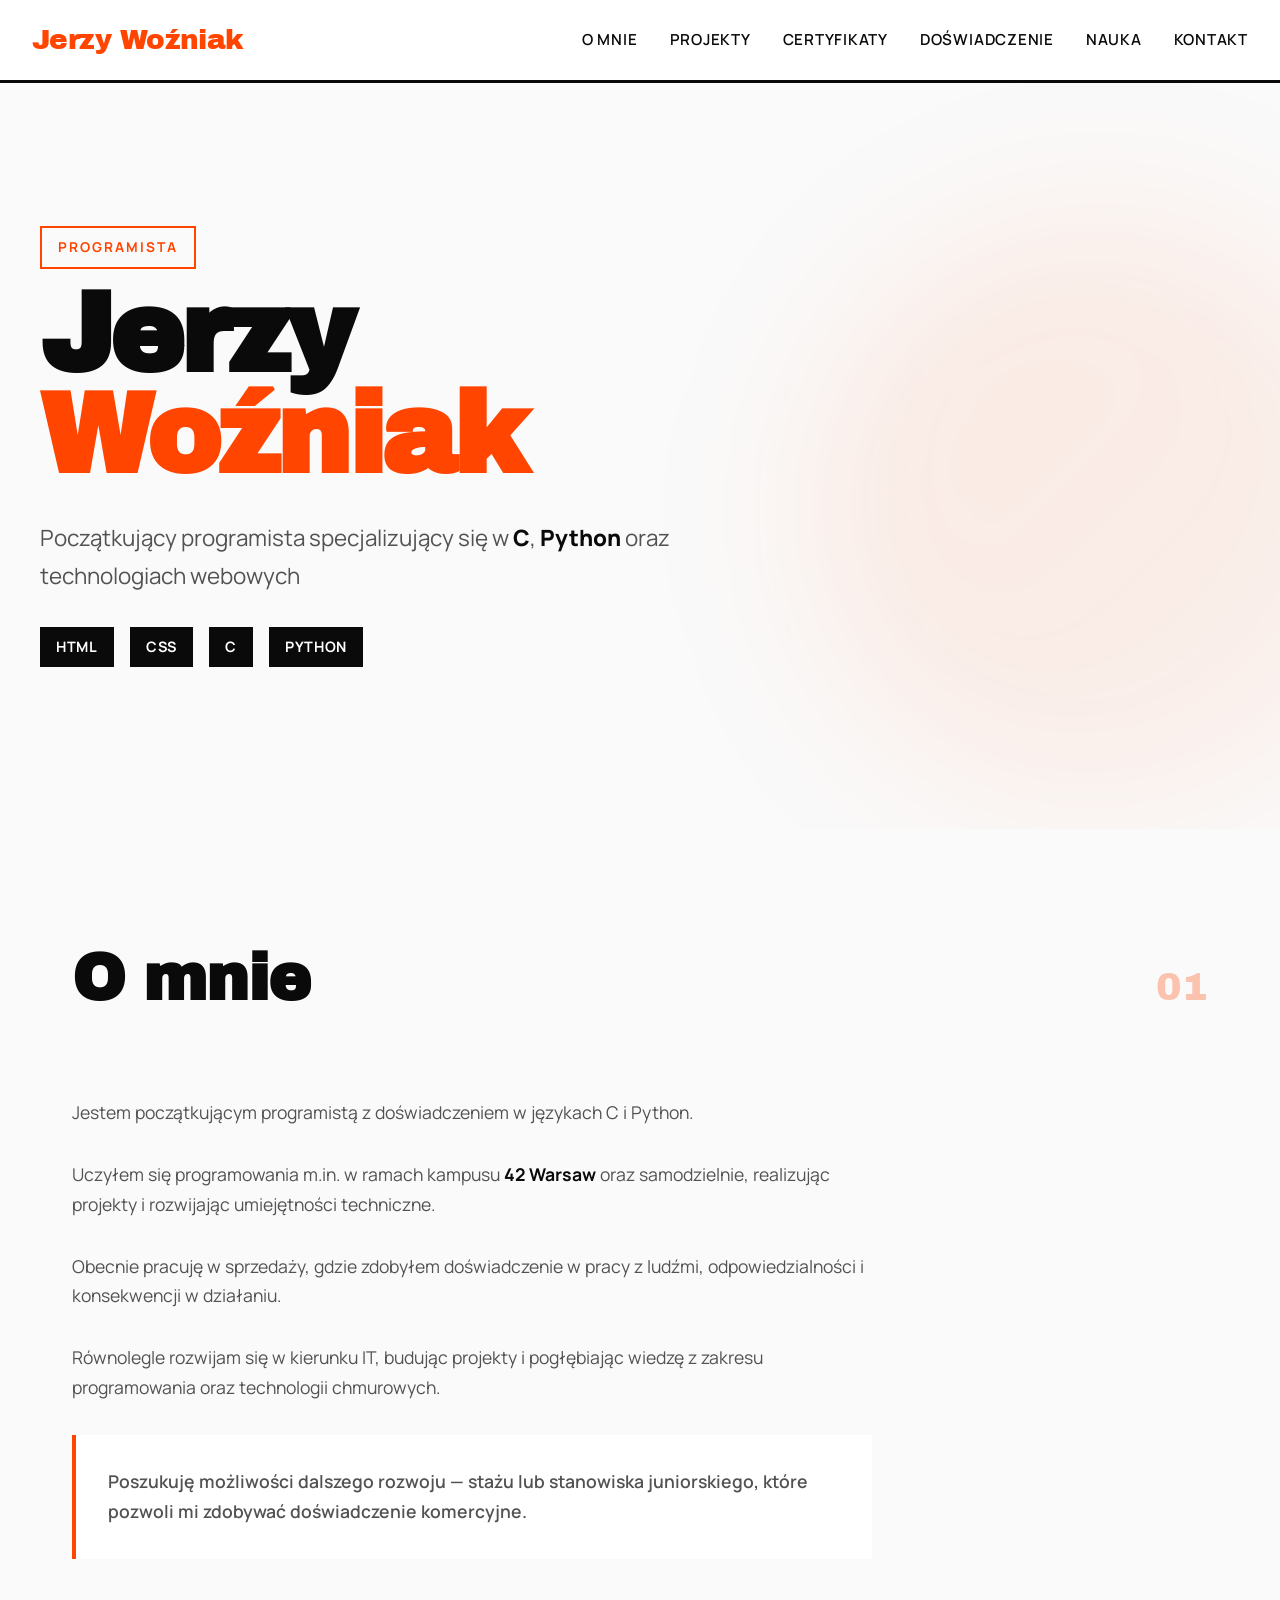
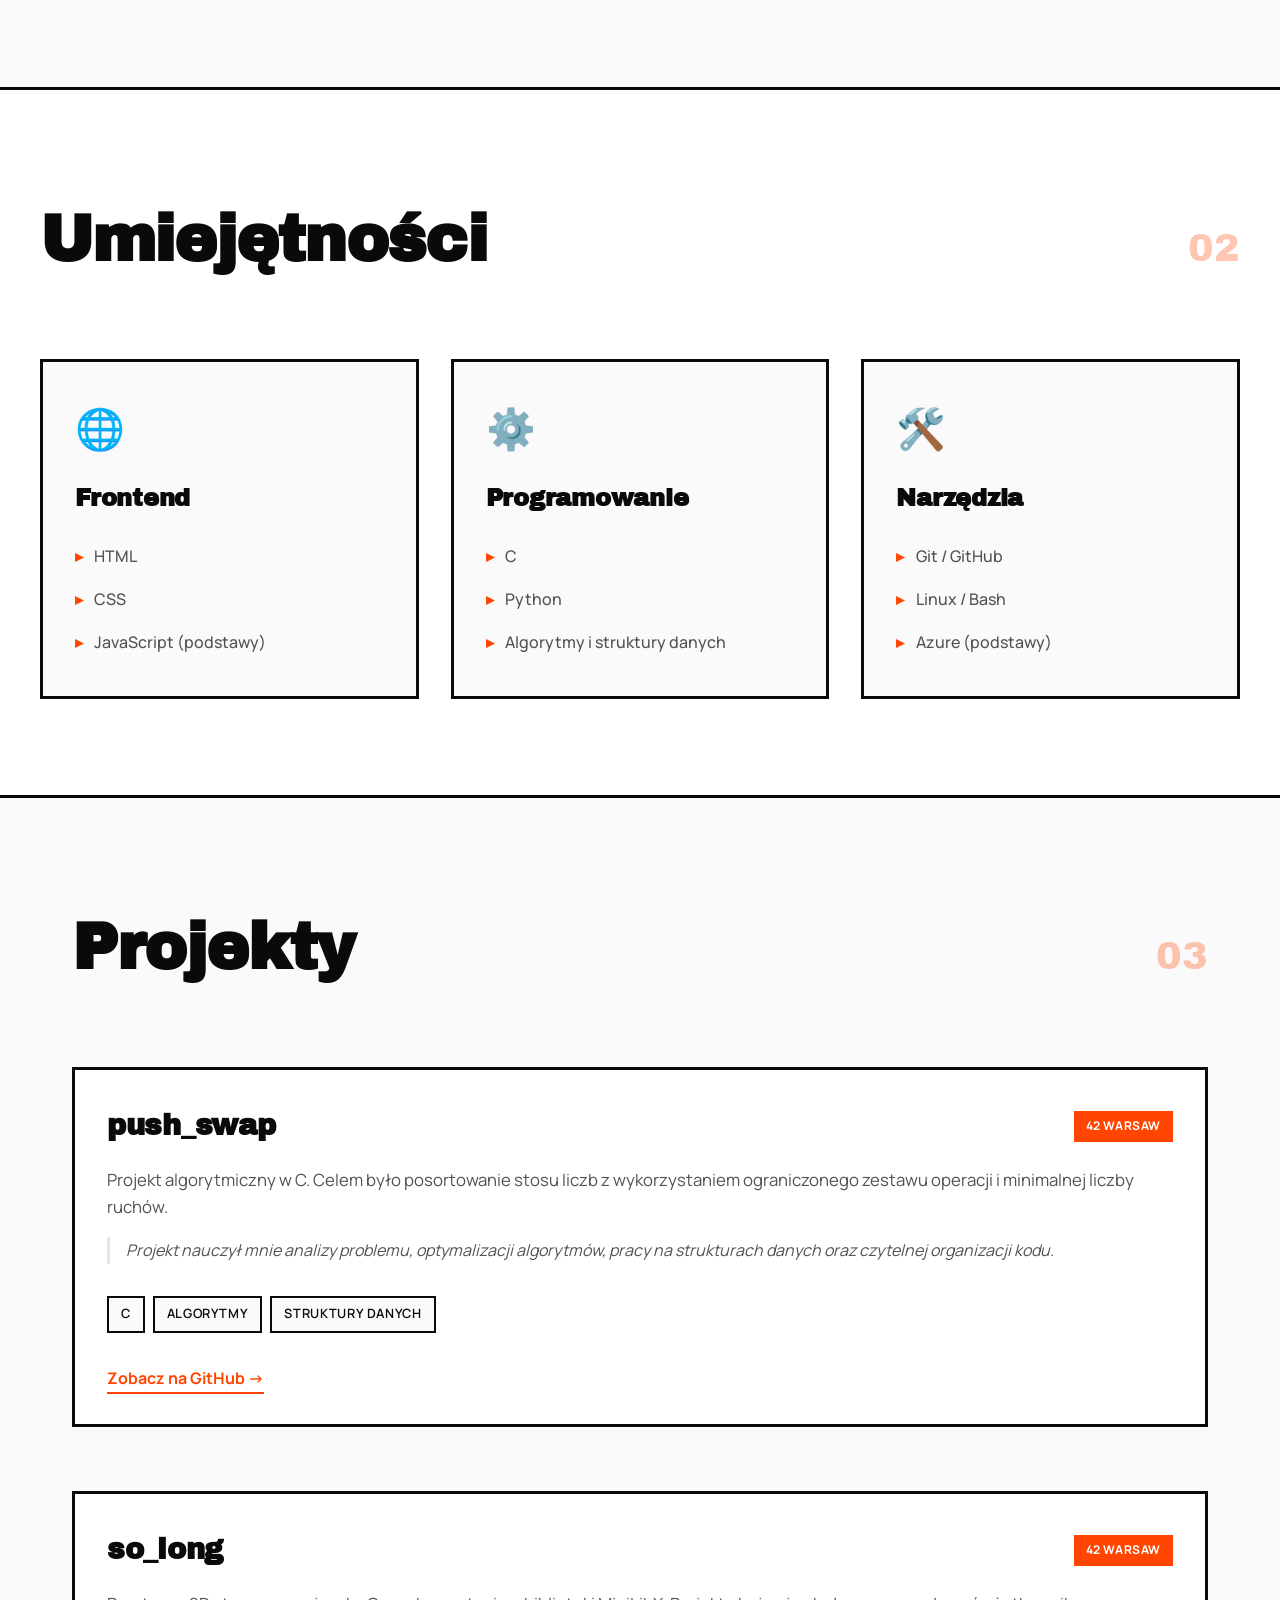
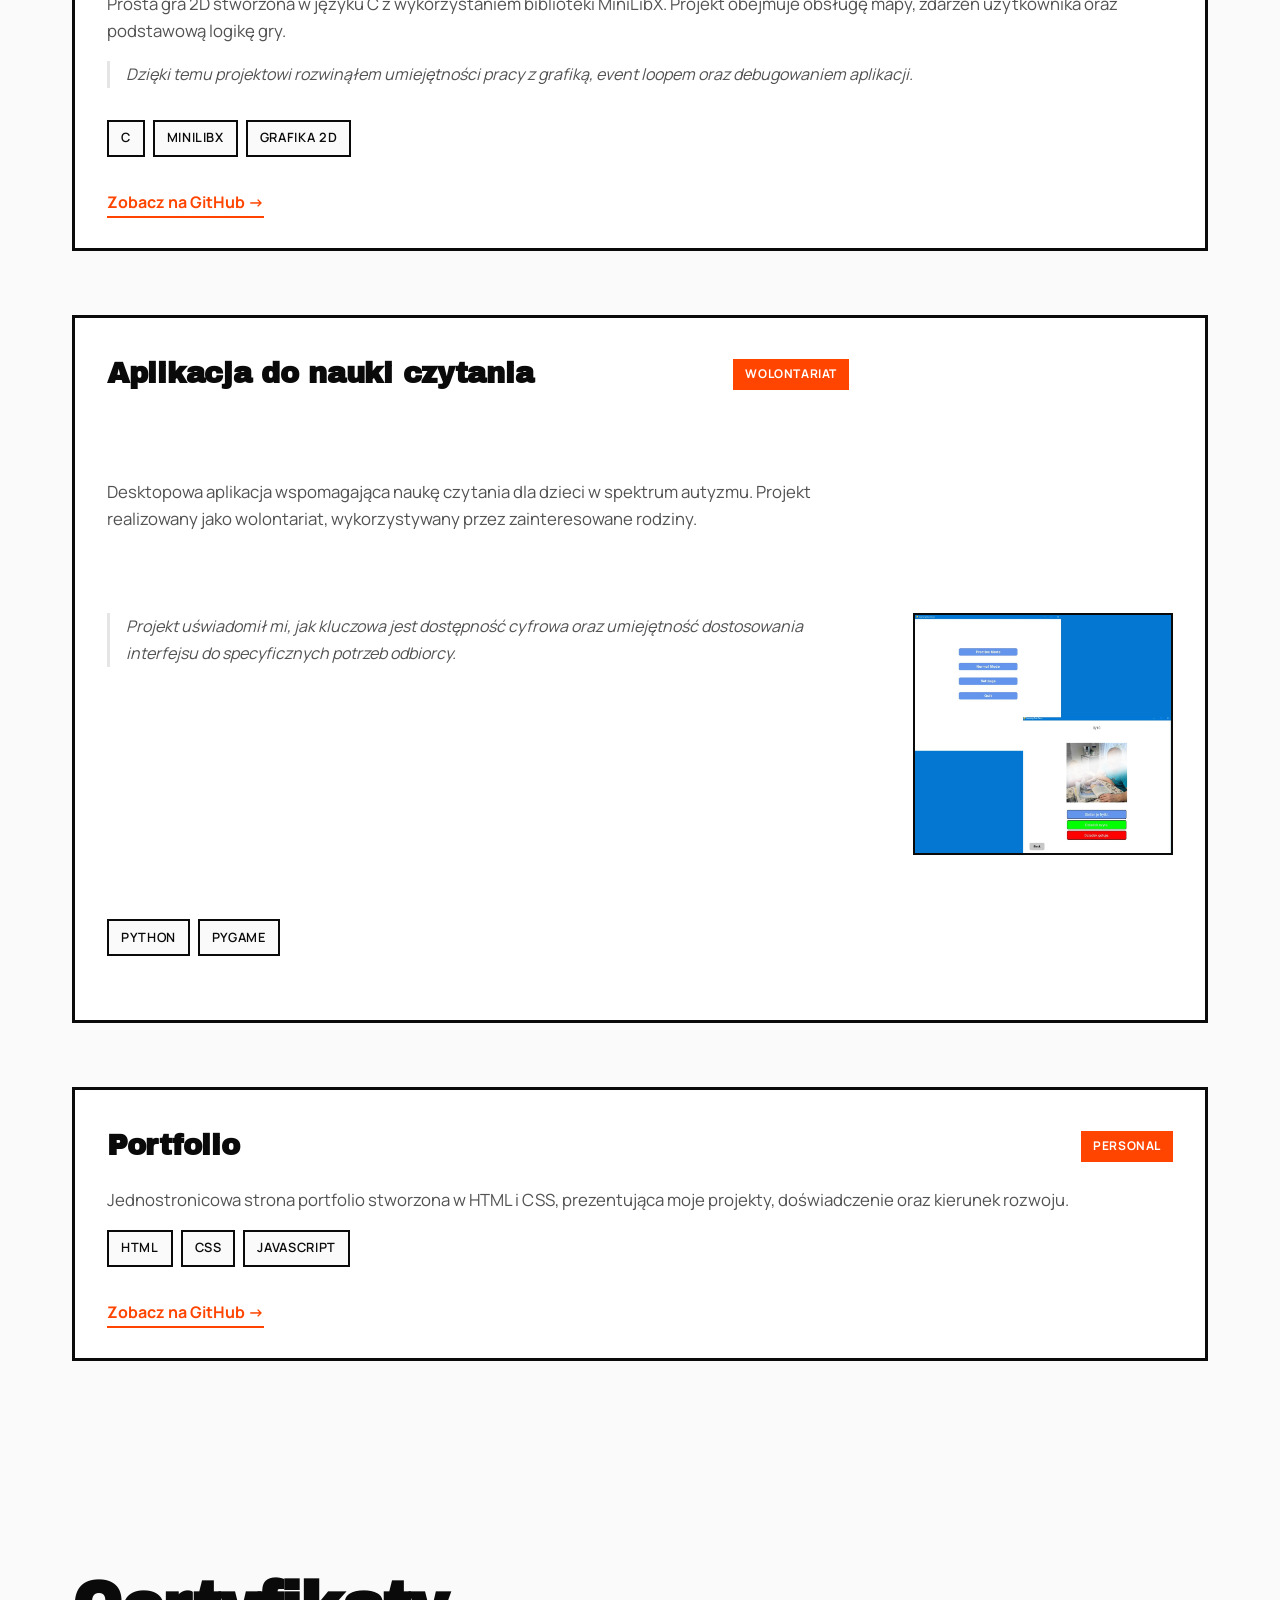
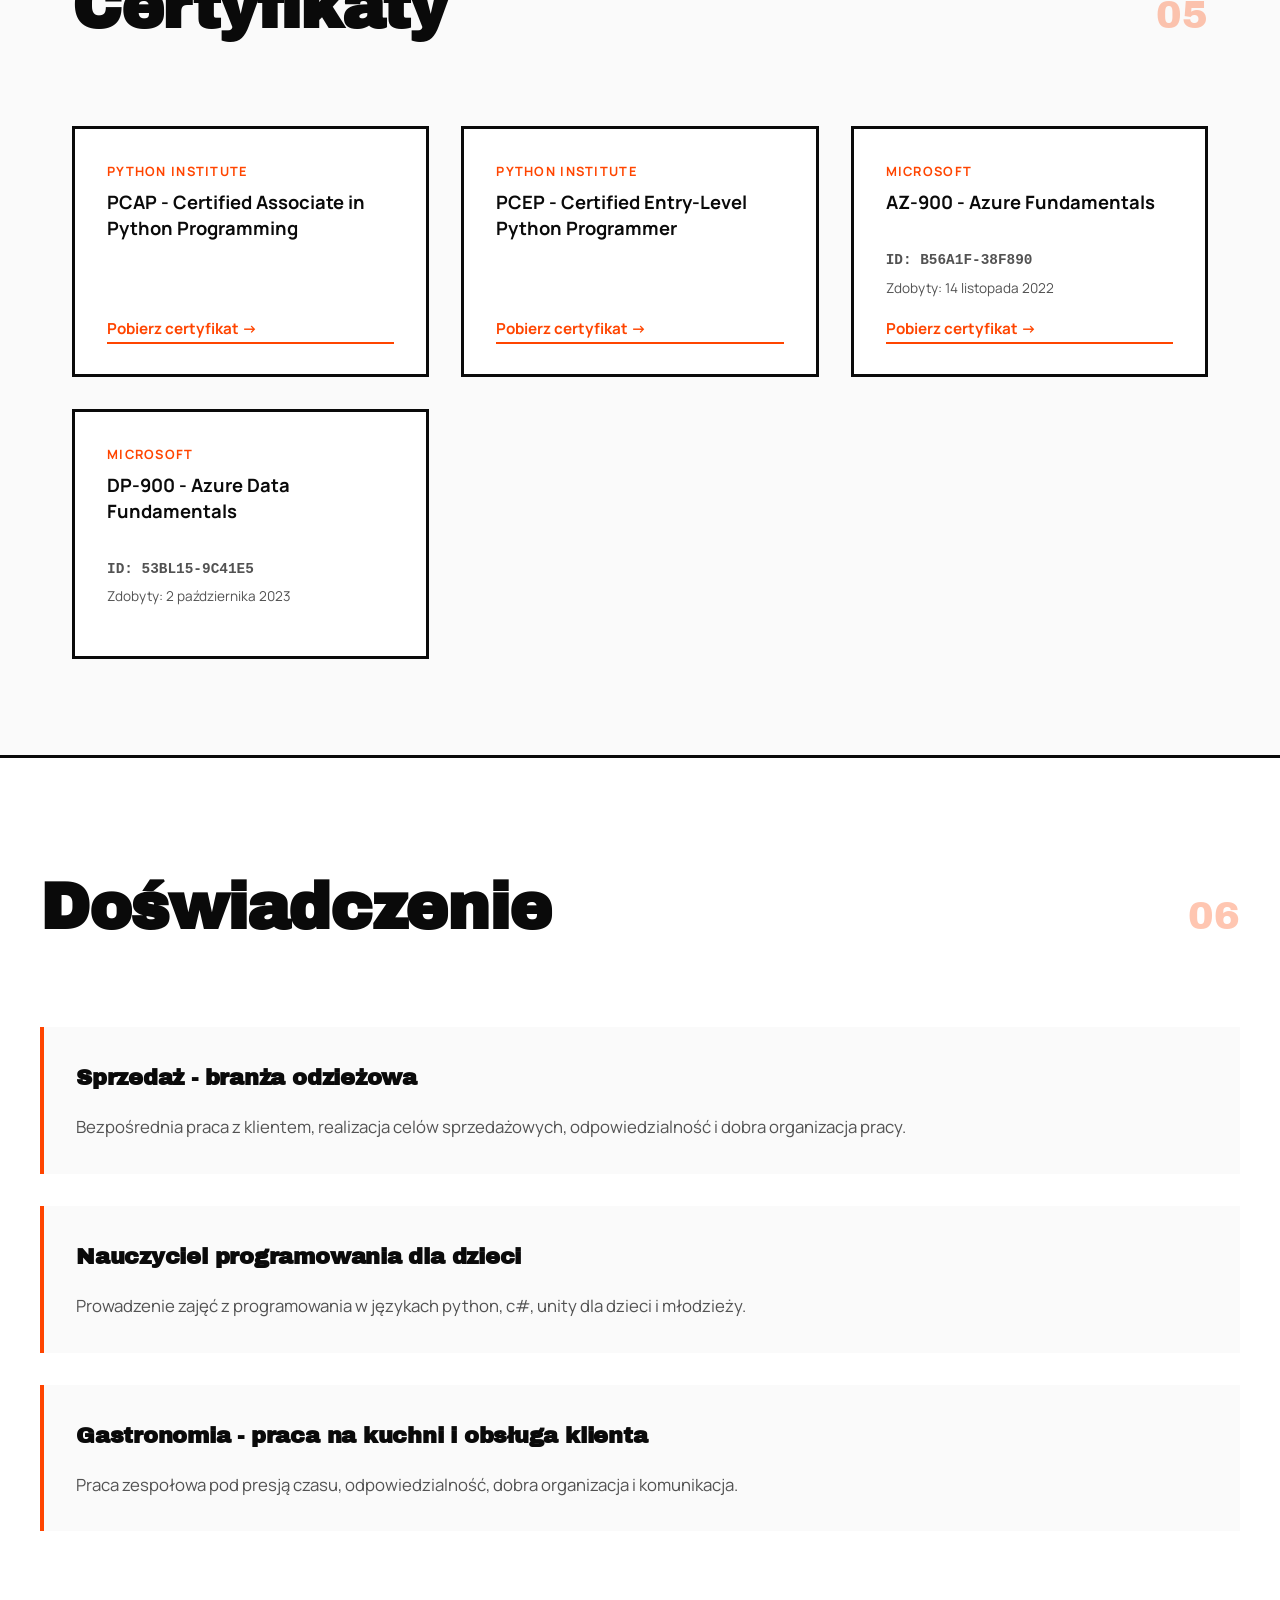
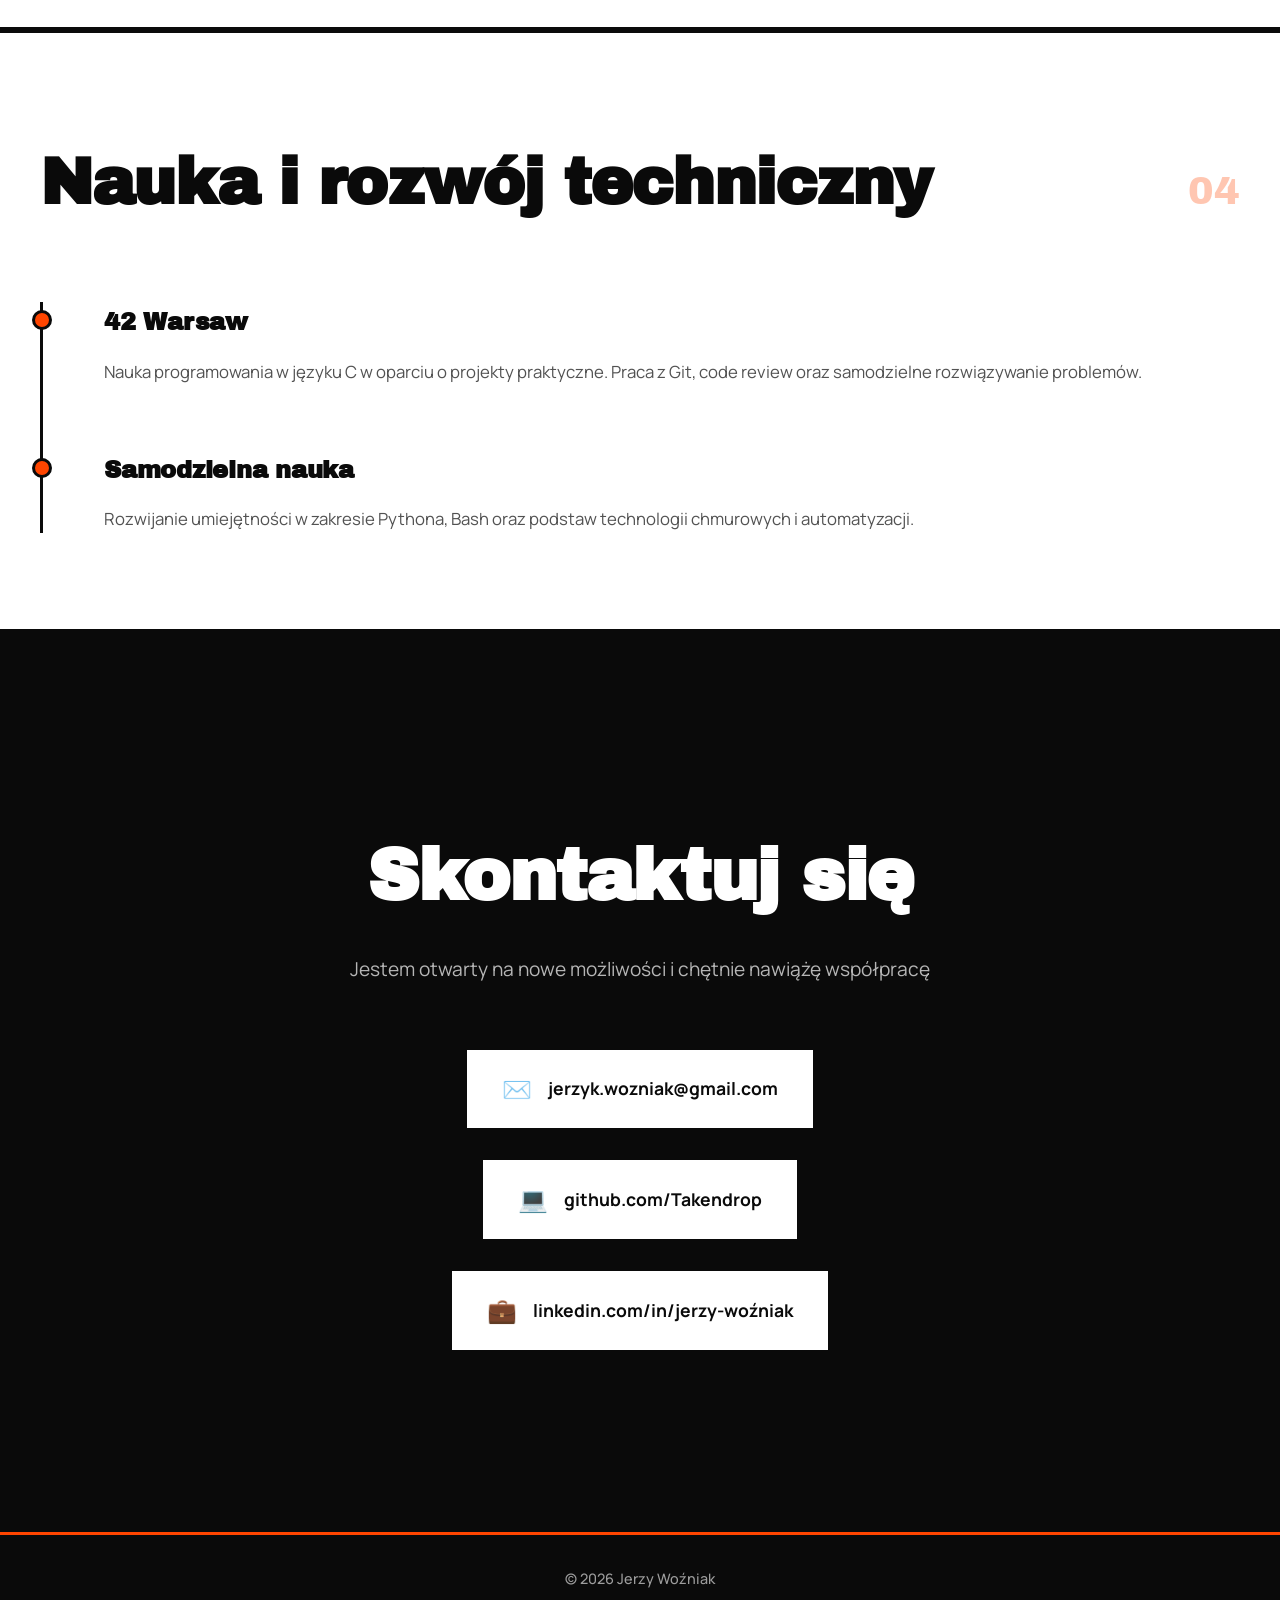
==== commit f01bbf59: "changed nav order, added new project, adding style for new project with preview" ====
--- a/index.html
+++ b/index.html
@@ -38,274 +38,301 @@
 		<div class="nav-links">
 			<a href="#about">O mnie</a>
 			<a href="#projects">Projekty</a>
-			<a href="#education">Nauka</a>
 			<a href="#certificates">Certyfikaty</a>
 			<a href="#work">Doświadczenie</a>
+			<a href="#education">Nauka</a>
 			<a href="#contact">Kontakt</a>
 		</div>
 	</nav>
 
 
-  <header class="hero">
-    <div class="hero-content">
-      <div class="hero-label">Programista</div>
-      <h1 class="hero-title">
-        <span class="hero-title-line">Jerzy</span>
-        <span class="hero-title-line">Woźniak</span>
-      </h1>
-      <p class="hero-subtitle">Początkujący programista specjalizujący się w <strong>C</strong>, <strong>Python</strong> oraz technologiach webowych</p>
-      <div class="hero-tech-stack">
-        <span class="tech-badge">HTML</span>
-        <span class="tech-badge">CSS</span>
-        <span class="tech-badge">C</span>
-        <span class="tech-badge">Python</span>
-      </div>
-    </div>
-    <div class="hero-decoration"></div>
-  </header>
-
-  <section id="about" class="section">
-    <div class="section-header">
-      <h2 class="section-title">O mnie</h2>
-      <div class="section-number">01</div>
-    </div>
-    <div class="about-content">
-      <div class="about-text">
-        <p>Jestem początkującym programistą z doświadczeniem w językach C i Python.</p>
-        <p>Uczyłem się programowania m.in. w ramach kampusu <strong>42 Warsaw</strong> oraz samodzielnie, realizując projekty i rozwijając umiejętności techniczne.</p>
-        <p>Obecnie pracuję w sprzedaży, gdzie zdobyłem doświadczenie w pracy z ludźmi, odpowiedzialności i konsekwencji w działaniu.</p>
-        <p>Równolegle rozwijam się w kierunku IT, budując projekty i pogłębiając wiedzę z zakresu programowania oraz technologii chmurowych.</p>
-        <p class="highlight-text">Poszukuję możliwości dalszego rozwoju — stażu lub stanowiska juniorskiego, które pozwoli mi zdobywać doświadczenie komercyjne.</p>
-      </div>
-    </div>
-  </section>
-
-  <section id="skills" class="section section-alt">
-    <div class="section-header">
-      <h2 class="section-title">Umiejętności</h2>
-      <div class="section-number">02</div>
-    </div>
-    <div class="skills-grid">
-      <div class="skill-card reveal">
-        <div class="skill-icon">🌐</div>
-        <h3>Frontend</h3>
-        <ul class="skill-list">
-          <li>HTML</li>
-          <li>CSS</li>
-          <li>JavaScript (podstawy)</li>
-        </ul>
-      </div>
-      <div class="skill-card reveal">
-        <div class="skill-icon">⚙️</div>
-        <h3>Programowanie</h3>
-        <ul class="skill-list">
-          <li>C</li>
-          <li>Python</li>
-          <li>Algorytmy i struktury danych</li>
-        </ul>
-      </div>
-      <div class="skill-card reveal">
-        <div class="skill-icon">🛠️</div>
-        <h3>Narzędzia</h3>
-        <ul class="skill-list">
-          <li>Git / GitHub</li>
-          <li>Linux / Bash</li>
-          <li>Azure (podstawy)</li>
-        </ul>
-      </div>
-    </div>
-  </section>
-
-  <section id="projects" class="section">
-    <div class="section-header">
-      <h2 class="section-title">Projekty</h2>
-      <div class="section-number">03</div>
-    </div>
-
-    <div class="projects-grid">
-      <article class="project-card reveal">
-        <div class="project-header">
-          <h3 class="project-title">push_swap</h3>
-          <span class="project-tag">42 Warsaw</span>
-        </div>
-        <p class="project-description">
-          Projekt algorytmiczny zrealizowany w języku C w ramach 42 Warsaw.
-          Celem było posortowanie stosu liczb przy użyciu ograniczonego zestawu operacji.
-        </p>
-        <p class="project-learning">
-          Projekt nauczył mnie analizy problemu, optymalizacji algorytmów,
-          pracy na strukturach danych oraz czytelnej organizacji kodu.
-        </p>
-        <div class="project-tech">
-          <span>C</span>
-          <span>Algorytmy</span>
-          <span>Struktury danych</span>
-        </div>
-        <a href="https://github.com/Takendrop/push_swap" class="project-link" target="_blank" rel="noopener">
-          Zobacz na GitHub →
-        </a>
-      </article>
-
-      <article class="project-card reveal">
-        <div class="project-header">
-          <h3 class="project-title">so_long</h3>
-          <span class="project-tag">42 Warsaw</span>
-        </div>
-        <p class="project-description">
-          Prosta gra 2D stworzona w języku C z wykorzystaniem biblioteki MiniLibX.
-          Projekt obejmuje obsługę mapy, zdarzeń użytkownika oraz podstawową logikę gry.
-        </p>
-        <p class="project-learning">
-          Dzięki temu projektowi rozwinąłem umiejętności pracy z grafiką,
-          event loopem oraz debugowaniem aplikacji.
-        </p>
-        <div class="project-tech">
-          <span>C</span>
-          <span>MiniLibX</span>
-          <span>Grafika 2D</span>
-        </div>
-        <a href="https://github.com/Takendrop/so_long" class="project-link" target="_blank" rel="noopener">
-          Zobacz na GitHub →
-        </a>
-      </article>
-
-      <article class="project-card reveal">
-        <div class="project-header">
-          <h3 class="project-title">Portfolio</h3>
-          <span class="project-tag">Personal</span>
-        </div>
-        <p class="project-description">
-          Jednostronicowa strona portfolio stworzona w HTML i CSS,
-          prezentująca moje projekty, doświadczenie oraz kierunek rozwoju.
-        </p>
-        <div class="project-tech">
-          <span>HTML</span>
-          <span>CSS</span>
-        </div>
-        <a href="https://github.com/Takendrop/Takendrop.github.io" class="project-link" target="_blank" rel="noopener">
-          Zobacz na GitHub →
-        </a>
-      </article>
-    </div>
-  </section>
-
-  <section id="education" class="section section-alt">
-    <div class="section-header">
-      <h2 class="section-title">Nauka i rozwój techniczny</h2>
-      <div class="section-number">04</div>
-    </div>
-    <div class="timeline">
-      <div class="timeline-item">
-        <div class="timeline-marker"></div>
-        <div class="timeline-content">
-          <h3>42 Warsaw</h3>
-          <p>Nauka programowania w języku C w oparciu o projekty praktyczne.
-          Praca z Git, code review oraz samodzielne rozwiązywanie problemów.</p>
-        </div>
-      </div>
-      <div class="timeline-item">
-        <div class="timeline-marker"></div>
-        <div class="timeline-content">
-          <h3>Samodzielna nauka</h3>
-          <p>Rozwijanie umiejętności w zakresie Pythona, Bash oraz podstaw
-          technologii chmurowych i automatyzacji.</p>
-        </div>
-      </div>
-    </div>
-  </section>
-
-  <section id="certificates" class="section">
-    <div class="section-header">
-      <h2 class="section-title">Certyfikaty</h2>
-      <div class="section-number">05</div>
-    </div>
-    <div class="certificates-grid">
-      <div class="certificate-card">
-        <div class="certificate-provider">Python Institute</div>
-        <h3 class="certificate-name">PCAP - Certified Associate in Python Programming</h3>
-        <a href="assets/certificates/PCAP.pdf" class="certificate-link" target="_blank" rel="noopener">
-          Pobierz certyfikat →
-        </a>
-      </div>
-      
-      <div class="certificate-card">
-        <div class="certificate-provider">Python Institute</div>
-        <h3 class="certificate-name">PCEP - Certified Entry-Level Python Programmer</h3>
-        <a href="assets/certificates/PCEP.pdf" class="certificate-link" target="_blank" rel="noopener">
-          Pobierz certyfikat →
-        </a>
-      </div>
-      
-      <div class="certificate-card">
-        <div class="certificate-provider">Microsoft</div>
-        <h3 class="certificate-name">AZ-900 - Azure Fundamentals</h3>
-        <div class="certificate-details">
-          <p class="certificate-id">ID: B56A1F-38F890</p>
-          <p class="certificate-date">Zdobyty: 14 listopada 2022</p>
-        </div>
-        <a href="assets/certificates/AZ-900.pdf" class="certificate-link" target="_blank" rel="noopener">
-          Pobierz certyfikat →
-        </a>
-      </div>
-      
-      <div class="certificate-card">
-        <div class="certificate-provider">Microsoft</div>
-        <h3 class="certificate-name">DP-900 - Azure Data Fundamentals</h3>
-        <div class="certificate-details">
-          <p class="certificate-id">ID: 53BL15-9C41E5</p>
-          <p class="certificate-date">Zdobyty: 2 października 2023</p>
-        </div>
-      </div>
-    </div>
-  </section>
-
-  <section id="work" class="section section-alt">
-    <div class="section-header">
-      <h2 class="section-title">Doświadczenie</h2>
-      <div class="section-number">06</div>
-    </div>
-    <div class="experience-list">
-      <div class="experience-item">
-        <h3>Sprzedaż - branża odzieżowa</h3>
-        <p>Bezpośrednia praca z klientem, realizacja celów sprzedażowych,
-        odpowiedzialność i dobra organizacja pracy.</p>
-      </div>
-      <div class="experience-item">
-        <h3>Gastronomia - praca na kuchni i obsługa klienta</h3>
-        <p>Praca zespołowa pod presją czasu, odpowiedzialność,
-        dobra organizacja i komunikacja.</p>
-      </div>
-      <div class="experience-item">
-        <h3>Nauczyciel programowania dla dzieci</h3>
-        <p>Wprowadzanie podstaw programowania oraz logicznego myślenia.</p>
-      </div>
-    </div>
-  </section>
-
-  <section id="contact" class="section section-contact">
-    <div class="contact-content">
-      <h2 class="contact-title">Skontaktuj się</h2>
-      <p class="contact-subtitle">Jestem otwarty na nowe możliwości i chętnie nawiążę współpracę</p>
-      <div class="contact-links">
-        <a href="mailto:jerzyk.wozniak@gmail.com" class="contact-link">
-          <span class="contact-icon">✉️</span>
-          <span>jerzyk.wozniak@gmail.com</span>
-        </a>
-        <a href="https://github.com/Takendrop" class="contact-link" target="_blank" rel="noopener">
-          <span class="contact-icon">💻</span>
-          <span>github.com/Takendrop</span>
-        </a>
-        <a href="https://www.linkedin.com/in/jerzy-wo%C5%BAniak-29446a86/" class="contact-link" target="_blank" rel="noopener">
-          <span class="contact-icon">💼</span>
-          <span>linkedin.com/in/jerzy-woźniak</span>
-        </a>
-      </div>
-    </div>
-  </section>
-
-  <footer class="footer">
-    <p>© 2026 Jerzy Woźniak</p>
-  </footer>
+<header class="hero">
+	<div class="hero-content">
+	<div class="hero-label">Programista</div>
+	<h1 class="hero-title">
+		<span class="hero-title-line">Jerzy</span>
+		<span class="hero-title-line">Woźniak</span>
+	</h1>
+	<p class="hero-subtitle">Początkujący programista specjalizujący się w <strong>C</strong>, <strong>Python</strong> oraz technologiach webowych</p>
+	<div class="hero-tech-stack">
+		<span class="tech-badge">HTML</span>
+		<span class="tech-badge">CSS</span>
+		<span class="tech-badge">C</span>
+		<span class="tech-badge">Python</span>
+	</div>
+	</div>
+	<div class="hero-decoration"></div>
+</header>
+
+<section id="about" class="section">
+	<div class="section-header">
+	<h2 class="section-title">O mnie</h2>
+	<div class="section-number">01</div>
+	</div>
+	<div class="about-content">
+	<div class="about-text">
+		<p>Jestem początkującym programistą z doświadczeniem w językach C i Python.</p>
+		<p>Uczyłem się programowania m.in. w ramach kampusu <strong>42 Warsaw</strong> oraz samodzielnie, realizując projekty i rozwijając umiejętności techniczne.</p>
+		<p>Obecnie pracuję w sprzedaży, gdzie zdobyłem doświadczenie w pracy z ludźmi, odpowiedzialności i konsekwencji w działaniu.</p>
+		<p>Równolegle rozwijam się w kierunku IT, budując projekty i pogłębiając wiedzę z zakresu programowania oraz technologii chmurowych.</p>
+		<p class="highlight-text">Poszukuję możliwości dalszego rozwoju — stażu lub stanowiska juniorskiego, które pozwoli mi zdobywać doświadczenie komercyjne.</p>
+	</div>
+	</div>
+</section>
+
+<section id="skills" class="section section-alt">
+	<div class="section-header">
+	<h2 class="section-title">Umiejętności</h2>
+	<div class="section-number">02</div>
+	</div>
+	<div class="skills-grid">
+	<div class="skill-card reveal">
+		<div class="skill-icon">🌐</div>
+		<h3>Frontend</h3>
+		<ul class="skill-list">
+		<li>HTML</li>
+		<li>CSS</li>
+		<li>JavaScript (podstawy)</li>
+		</ul>
+	</div>
+	<div class="skill-card reveal">
+		<div class="skill-icon">⚙️</div>
+		<h3>Programowanie</h3>
+		<ul class="skill-list">
+		<li>C</li>
+		<li>Python</li>
+		<li>Algorytmy i struktury danych</li>
+		</ul>
+	</div>
+	<div class="skill-card reveal">
+		<div class="skill-icon">🛠️</div>
+		<h3>Narzędzia</h3>
+		<ul class="skill-list">
+		<li>Git / GitHub</li>
+		<li>Linux / Bash</li>
+		<li>Azure (podstawy)</li>
+		</ul>
+	</div>
+	</div>
+</section>
+
+<section id="projects" class="section">
+	<div class="section-header">
+	<h2 class="section-title">Projekty</h2>
+	<div class="section-number">03</div>
+	</div>
+
+	<div class="projects-grid">
+
+	<article class="project-card reveal">
+		<div class="project-header">
+		<h3 class="project-title">push_swap</h3>
+		<span class="project-tag">42 Warsaw</span>
+		</div>
+		<p class="project-description">
+		Projekt algorytmiczny w C. Celem było posortowanie stosu liczb
+		z wykorzystaniem ograniczonego zestawu operacji i minimalnej liczby ruchów.
+		</p>
+		<p class="project-learning">
+		Projekt nauczył mnie analizy problemu, optymalizacji algorytmów,
+		pracy na strukturach danych oraz czytelnej organizacji kodu.
+		</p>
+		<div class="project-tech">
+		<span>C</span>
+		<span>Algorytmy</span>
+		<span>Struktury danych</span>
+		</div>
+		<a href="https://github.com/Takendrop/push_swap" class="project-link" target="_blank" rel="noopener">
+		Zobacz na GitHub →
+		</a>
+	</article>
+
+	<article class="project-card reveal">
+		<div class="project-header">
+		<h3 class="project-title">so_long</h3>
+		<span class="project-tag">42 Warsaw</span>
+		</div>
+		<p class="project-description">
+		Prosta gra 2D stworzona w języku C z wykorzystaniem biblioteki MiniLibX.
+		Projekt obejmuje obsługę mapy, zdarzeń użytkownika oraz podstawową logikę gry.
+		</p>
+		<p class="project-learning">
+		Dzięki temu projektowi rozwinąłem umiejętności pracy z grafiką,
+		event loopem oraz debugowaniem aplikacji.
+		</p>
+		<div class="project-tech">
+		<span>C</span>
+		<span>MiniLibX</span>
+		<span>Grafika 2D</span>
+		</div>
+		<a href="https://github.com/Takendrop/so_long" class="project-link" target="_blank" rel="noopener">
+		Zobacz na GitHub →
+		</a>
+	</article>
+
+	<article class="project-card reveal">
+		<div class="project-header">
+		<h3 class="project-title">Aplikacja do nauki czytania</h3>
+		<span class="project-tag">Wolontariat</span>
+		</div>
+		<p class="project-description">
+		Desktopowa aplikacja wspomagająca naukę czytania dla dzieci w spektrum autyzmu.
+		Projekt realizowany jako wolontariat, wykorzystywany przez zainteresowane rodziny.
+		</p>
+		<p class="project-learning">
+		Projekt uświadomił mi, jak kluczowa jest dostępność cyfrowa oraz 
+		umiejętność dostosowania interfejsu do specyficznych potrzeb odbiorcy.
+		</p>
+		<div class="project-image">
+        	<a href="" target="_blank" rel="noopener">
+            	<img src="assets/images/nauka-czytania-preview.jpg" alt="Podgląd interfejsu aplikacji do nauki czytania">
+        	</a>
+    	</div>
+		<div class="project-tech">
+		<span>Python</span>
+		<span>pygame</span>
+		</div>
+	</article>
+
+	<article class="project-card reveal">
+		<div class="project-header">
+		<h3 class="project-title">Portfolio</h3>
+		<span class="project-tag">Personal</span>
+		</div>
+		<p class="project-description">
+		Jednostronicowa strona portfolio stworzona w HTML i CSS,
+		prezentująca moje projekty, doświadczenie oraz kierunek rozwoju.
+		</p>
+		<div class="project-tech">
+		<span>HTML</span>
+		<span>CSS</span>
+		<span>JavaScript</span>
+		</div>
+		<a href="https://github.com/Takendrop/Takendrop.github.io" class="project-link" target="_blank" rel="noopener">
+		Zobacz na GitHub →
+		</a>
+	</article>
+	</div>
+</section>
+
+<section id="certificates" class="section">
+	<div class="section-header">
+	<h2 class="section-title">Certyfikaty</h2>
+	<div class="section-number">05</div>
+	</div>
+	<div class="certificates-grid">
+	<div class="certificate-card">
+		<div class="certificate-provider">Python Institute</div>
+		<h3 class="certificate-name">PCAP - Certified Associate in Python Programming</h3>
+		<a href="assets/certificates/PCAP.pdf" class="certificate-link" target="_blank" rel="noopener">
+		Pobierz certyfikat →
+		</a>
+	</div>
+	
+	<div class="certificate-card">
+		<div class="certificate-provider">Python Institute</div>
+		<h3 class="certificate-name">PCEP - Certified Entry-Level Python Programmer</h3>
+		<a href="assets/certificates/PCEP.pdf" class="certificate-link" target="_blank" rel="noopener">
+		Pobierz certyfikat →
+		</a>
+	</div>
+	
+	<div class="certificate-card">
+		<div class="certificate-provider">Microsoft</div>
+		<h3 class="certificate-name">AZ-900 - Azure Fundamentals</h3>
+		<div class="certificate-details">
+		<p class="certificate-id">ID: B56A1F-38F890</p>
+		<p class="certificate-date">Zdobyty: 14 listopada 2022</p>
+		</div>
+		<a href="assets/certificates/AZ-900.pdf" class="certificate-link" target="_blank" rel="noopener">
+		Pobierz certyfikat →
+		</a>
+	</div>
+	
+	<div class="certificate-card">
+		<div class="certificate-provider">Microsoft</div>
+		<h3 class="certificate-name">DP-900 - Azure Data Fundamentals</h3>
+		<div class="certificate-details">
+		<p class="certificate-id">ID: 53BL15-9C41E5</p>
+		<p class="certificate-date">Zdobyty: 2 października 2023</p>
+		</div>
+	</div>
+	</div>
+</section>
+
+<section id="work" class="section section-alt">
+	<div class="section-header">
+	<h2 class="section-title">Doświadczenie</h2>
+	<div class="section-number">06</div>
+	</div>
+	<div class="experience-list">
+	<div class="experience-item">
+		<h3>Sprzedaż - branża odzieżowa</h3>
+		<p>Bezpośrednia praca z klientem, realizacja celów sprzedażowych,
+		odpowiedzialność i dobra organizacja pracy.</p>
+	</div>
+	<div class="experience-item">
+		<h3>Nauczyciel programowania dla dzieci</h3>
+		<p>Prowadzenie zajęć z programowania w językach python, c#,
+		unity dla dzieci i młodzieży.</p>
+	</div>
+	<div class="experience-item">
+		<h3>Gastronomia - praca na kuchni i obsługa klienta</h3>
+		<p>Praca zespołowa pod presją czasu, odpowiedzialność,
+		dobra organizacja i komunikacja.</p>
+	</div>
+	</div>
+</section>
+
+<section id="education" class="section section-alt">
+	<div class="section-header">
+	<h2 class="section-title">Nauka i rozwój techniczny</h2>
+	<div class="section-number">04</div>
+	</div>
+	<div class="timeline">
+	<div class="timeline-item">
+		<div class="timeline-marker"></div>
+		<div class="timeline-content">
+		<h3>42 Warsaw</h3>
+		<p>Nauka programowania w języku C w oparciu o projekty praktyczne.
+		Praca z Git, code review oraz samodzielne rozwiązywanie problemów.</p>
+		</div>
+	</div>
+	<div class="timeline-item">
+		<div class="timeline-marker"></div>
+		<div class="timeline-content">
+		<h3>Samodzielna nauka</h3>
+		<p>Rozwijanie umiejętności w zakresie Pythona, Bash oraz podstaw
+		technologii chmurowych i automatyzacji.</p>
+		</div>
+	</div>
+	</div>
+</section>
+
+<section id="contact" class="section section-contact">
+	<div class="contact-content">
+	<h2 class="contact-title">Skontaktuj się</h2>
+	<p class="contact-subtitle">Jestem otwarty na nowe możliwości i chętnie nawiążę współpracę</p>
+	<div class="contact-links">
+		<a href="mailto:jerzyk.wozniak@gmail.com" class="contact-link">
+		<span class="contact-icon">✉️</span>
+		<span>jerzyk.wozniak@gmail.com</span>
+		</a>
+		<a href="https://github.com/Takendrop" class="contact-link" target="_blank" rel="noopener">
+		<span class="contact-icon">💻</span>
+		<span>github.com/Takendrop</span>
+		</a>
+		<a href="https://www.linkedin.com/in/jerzy-wo%C5%BAniak-29446a86/" class="contact-link" target="_blank" rel="noopener">
+		<span class="contact-icon">💼</span>
+		<span>linkedin.com/in/jerzy-woźniak</span>
+		</a>
+	</div>
+	</div>
+</section>
+
+<footer class="footer">
+	<p>© 2026 Jerzy Woźniak</p>
+</footer>
 <button class="back-to-top" aria-label="Wróć na górę">↑</button>
 <script src="js/main.js"></script>
 </body>
--- a/css/style.css
+++ b/css/style.css
@@ -538,6 +538,22 @@
   transition: all var(--transition-base);
 }
 
+.project-card:has(.project-image) {
+  display: grid;
+  grid-template-columns: 1fr 260px;
+  gap: var(--spacing-lg);
+  align-items: start;
+}
+
+.project-card:has(.project-image) > * {
+  grid-column: 1;
+}
+
+/* TYLKO preview w prawej */
+.project-card:has(.project-image) > .project-image {
+  grid-column: 2;
+}
+
 .project-card:hover {
   transform: translateY(-5px);
   box-shadow: 12px 12px 0 rgba(10, 10, 10, 0.1);
@@ -585,6 +601,21 @@
   padding-left: var(--spacing-sm);
   border-left: 3px solid var(--color-border);
   font-style: italic;              /* Kursywa dla podkreślenia charakteru */
+}
+
+.project-image {
+  max-width: 360px;
+  border: 2px solid var(--color-border-heavy);
+}
+
+.project-image img {
+  width: 100%;
+  display: block;
+  transition: transform var(--transition-base);
+}
+
+.project-image:hover img {
+  transform: scale(1.05);
 }
 
 .project-tech {
@@ -639,63 +670,6 @@
 }
 
 /* ========================================
-   TIMELINE (EDUCATION)
-   ======================================== 
-   
-   Oś czasu z markerami i liniami
-*/
-
-.timeline {
-  position: relative;
-  padding-left: var(--spacing-lg);
-}
-
-/* Pionowa linia po lewej stronie */
-.timeline::before {
-  content: '';
-  position: absolute;
-  left: 0;
-  top: 0;
-  bottom: 0;
-  width: 3px;
-  background-color: var(--color-border-heavy);
-}
-
-.timeline-item {
-  position: relative;
-  margin-bottom: var(--spacing-lg);
-}
-
-.timeline-item:last-child {
-  margin-bottom: 0;               /* Ostatni element bez dolnego marginesu */
-}
-
-.timeline-marker {
-  /* Kolorowe kółko na osi czasu */
-  position: absolute;
-  left: calc(-1 * var(--spacing-lg) - 8px);  /* Wyrównaj z linią (64px + 8px) */
-  top: 0.5rem;
-  width: 20px;
-  height: 20px;
-  background-color: var(--color-accent);
-  border: 3px solid var(--color-border-heavy);
-  border-radius: 50%;             /* Okrągły kształt */
-}
-
-.timeline-content h3 {
-  font-family: var(--font-display);
-  font-size: 1.5rem;
-  margin-bottom: var(--spacing-sm);
-  letter-spacing: -0.01em;
-}
-
-.timeline-content p {
-  color: var(--color-text-secondary);
-  font-size: 1.05rem;
-  line-height: 1.6;
-}
-
-/* ========================================
    CERTIFICATES SECTION
    ======================================== */
 
@@ -819,6 +793,63 @@
 .experience-item p {
   color: var(--color-text-secondary);
   font-size: 1.05rem;
+}
+
+/* ========================================
+   TIMELINE (EDUCATION)
+   ======================================== 
+   
+   Oś czasu z markerami i liniami
+*/
+
+.timeline {
+  position: relative;
+  padding-left: var(--spacing-lg);
+}
+
+/* Pionowa linia po lewej stronie */
+.timeline::before {
+  content: '';
+  position: absolute;
+  left: 0;
+  top: 0;
+  bottom: 0;
+  width: 3px;
+  background-color: var(--color-border-heavy);
+}
+
+.timeline-item {
+  position: relative;
+  margin-bottom: var(--spacing-lg);
+}
+
+.timeline-item:last-child {
+  margin-bottom: 0;               /* Ostatni element bez dolnego marginesu */
+}
+
+.timeline-marker {
+  /* Kolorowe kółko na osi czasu */
+  position: absolute;
+  left: calc(-1 * var(--spacing-lg) - 8px);  /* Wyrównaj z linią (64px + 8px) */
+  top: 0.5rem;
+  width: 20px;
+  height: 20px;
+  background-color: var(--color-accent);
+  border: 3px solid var(--color-border-heavy);
+  border-radius: 50%;             /* Okrągły kształt */
+}
+
+.timeline-content h3 {
+  font-family: var(--font-display);
+  font-size: 1.5rem;
+  margin-bottom: var(--spacing-sm);
+  letter-spacing: -0.01em;
+}
+
+.timeline-content p {
+  color: var(--color-text-secondary);
+  font-size: 1.05rem;
+  line-height: 1.6;
 }
 
 /* ========================================
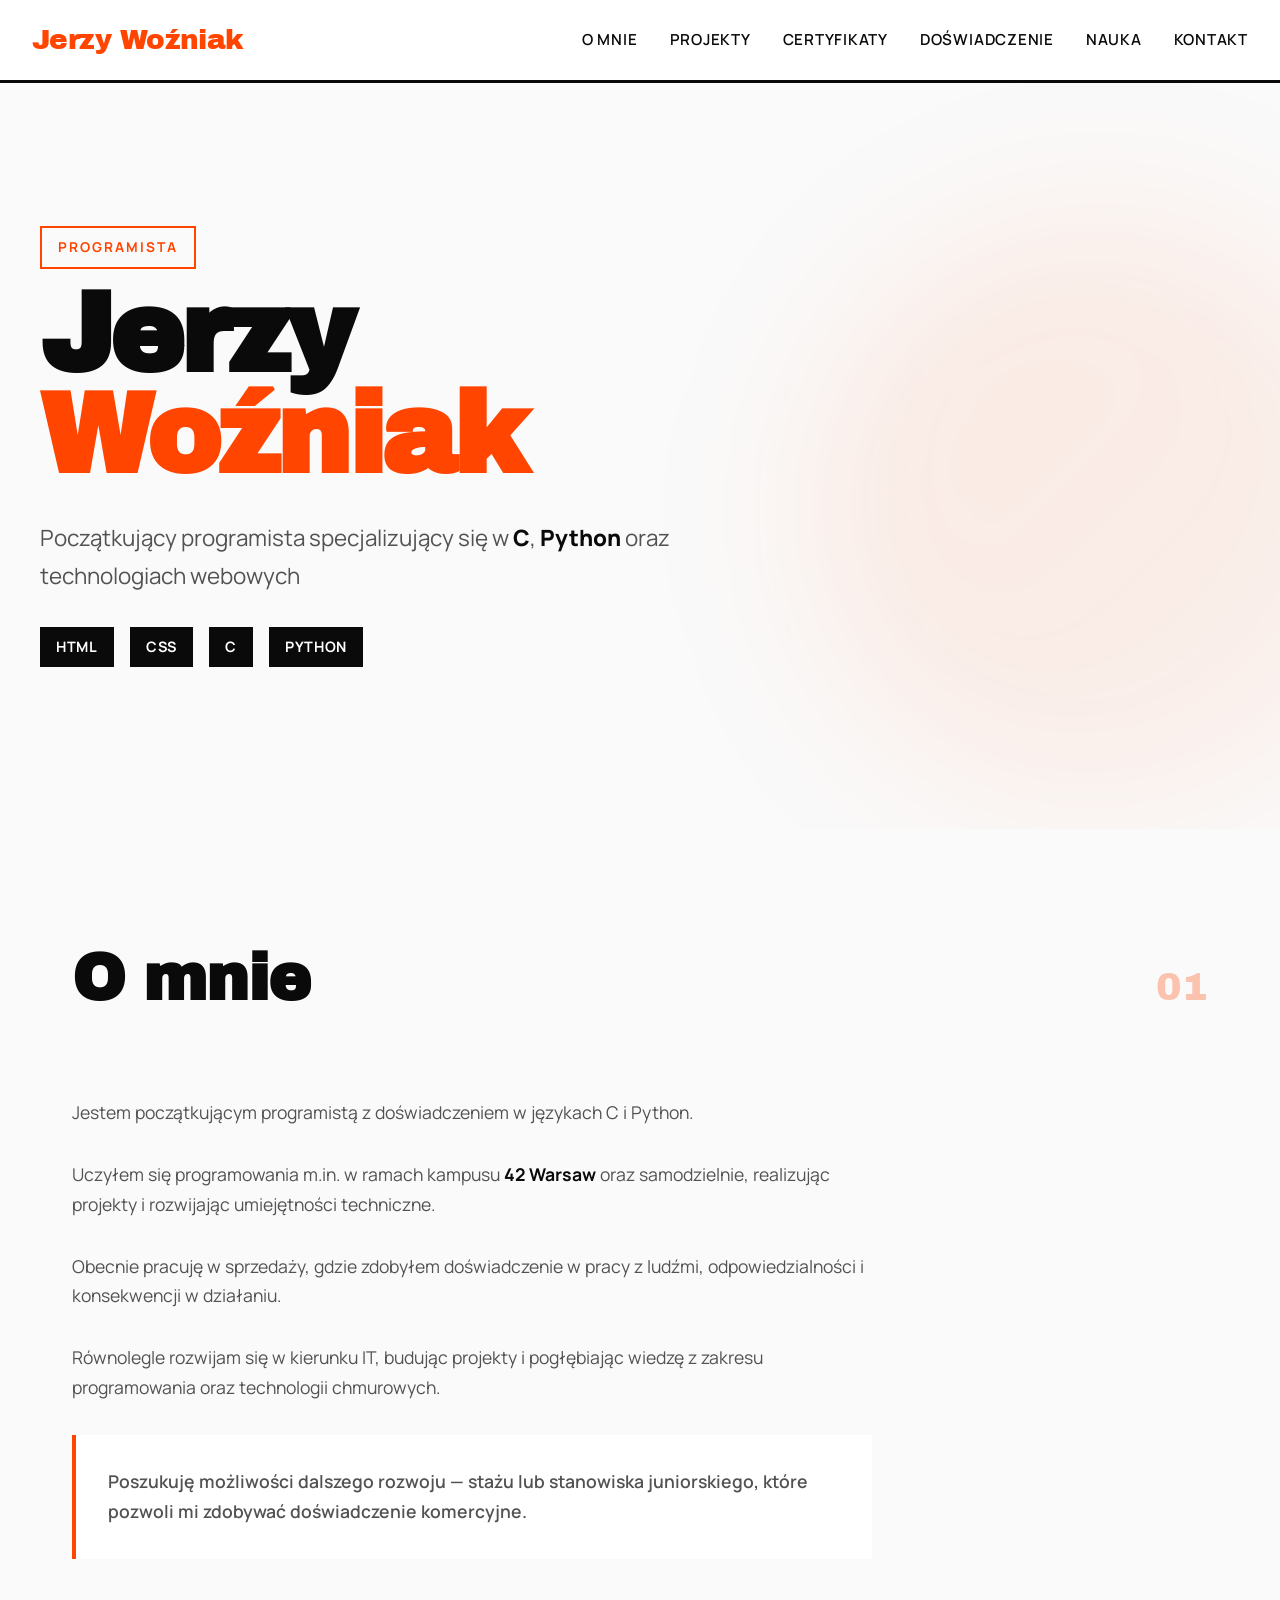
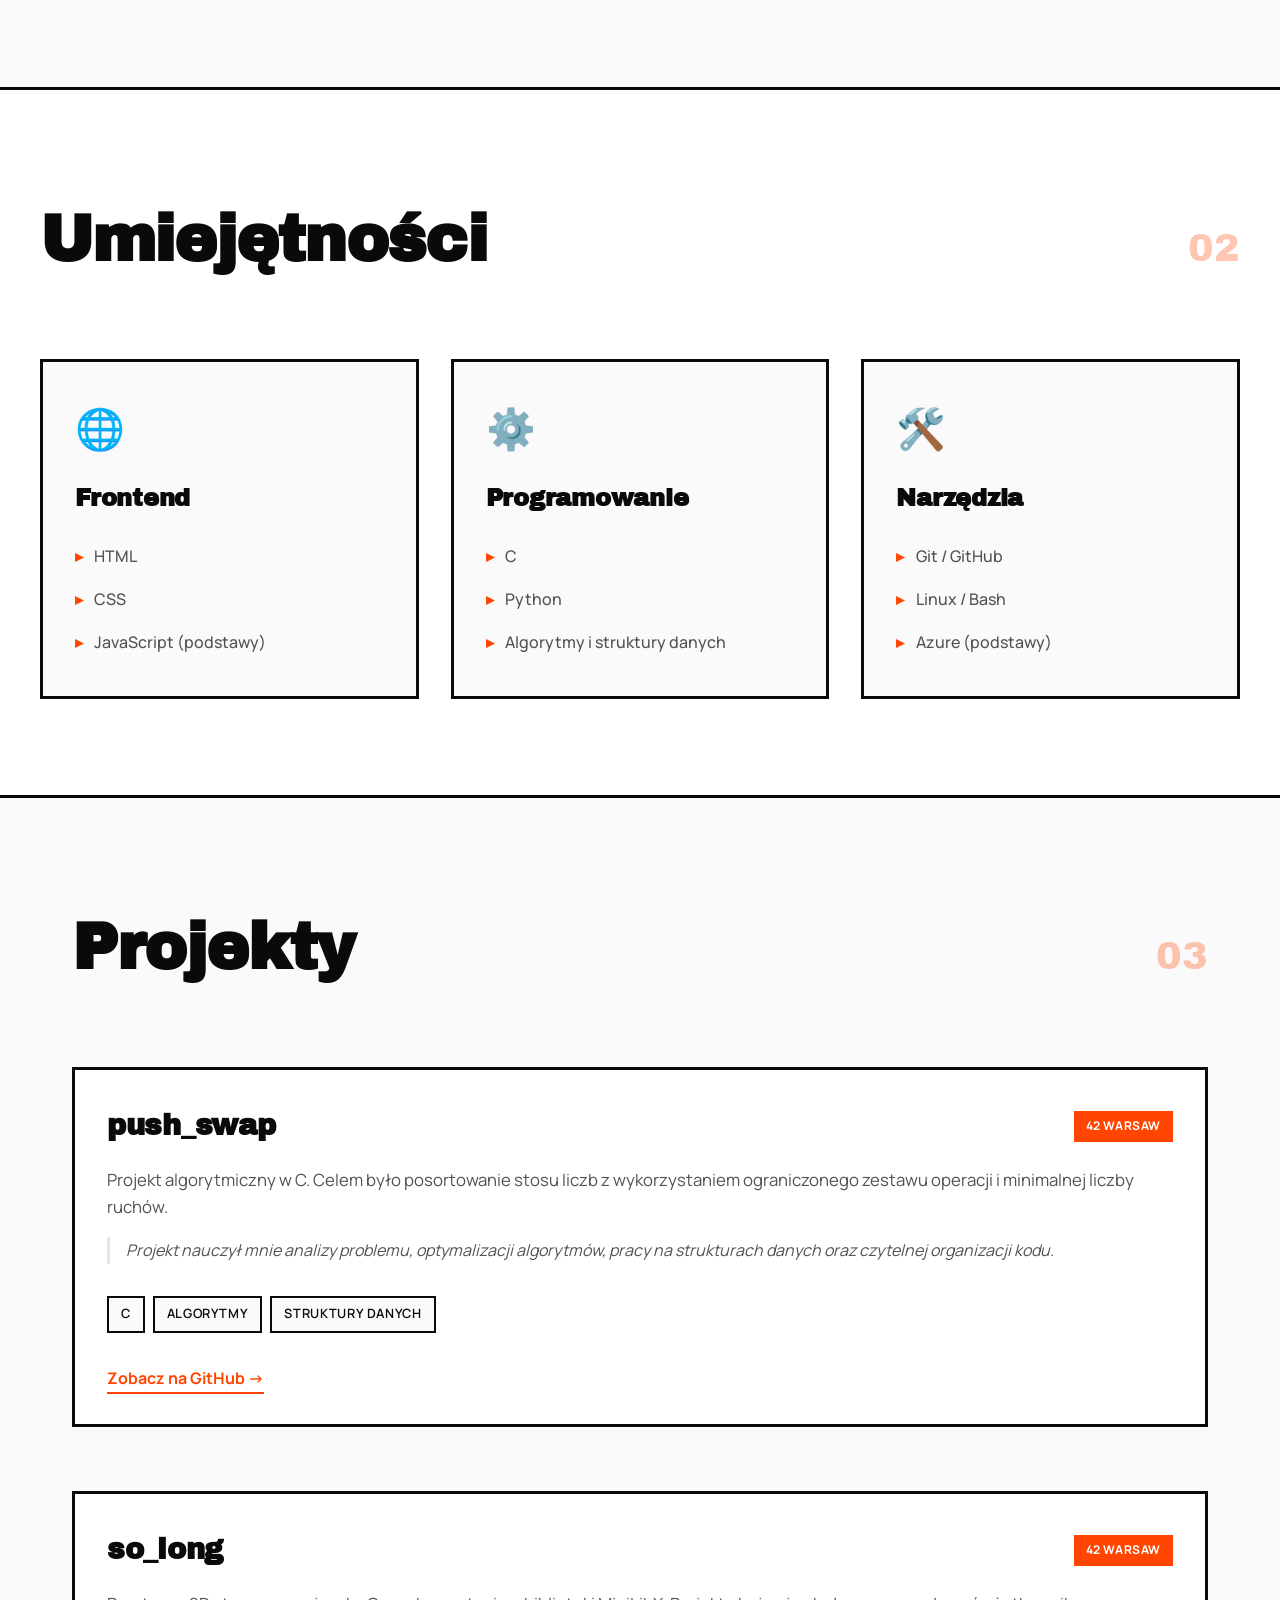
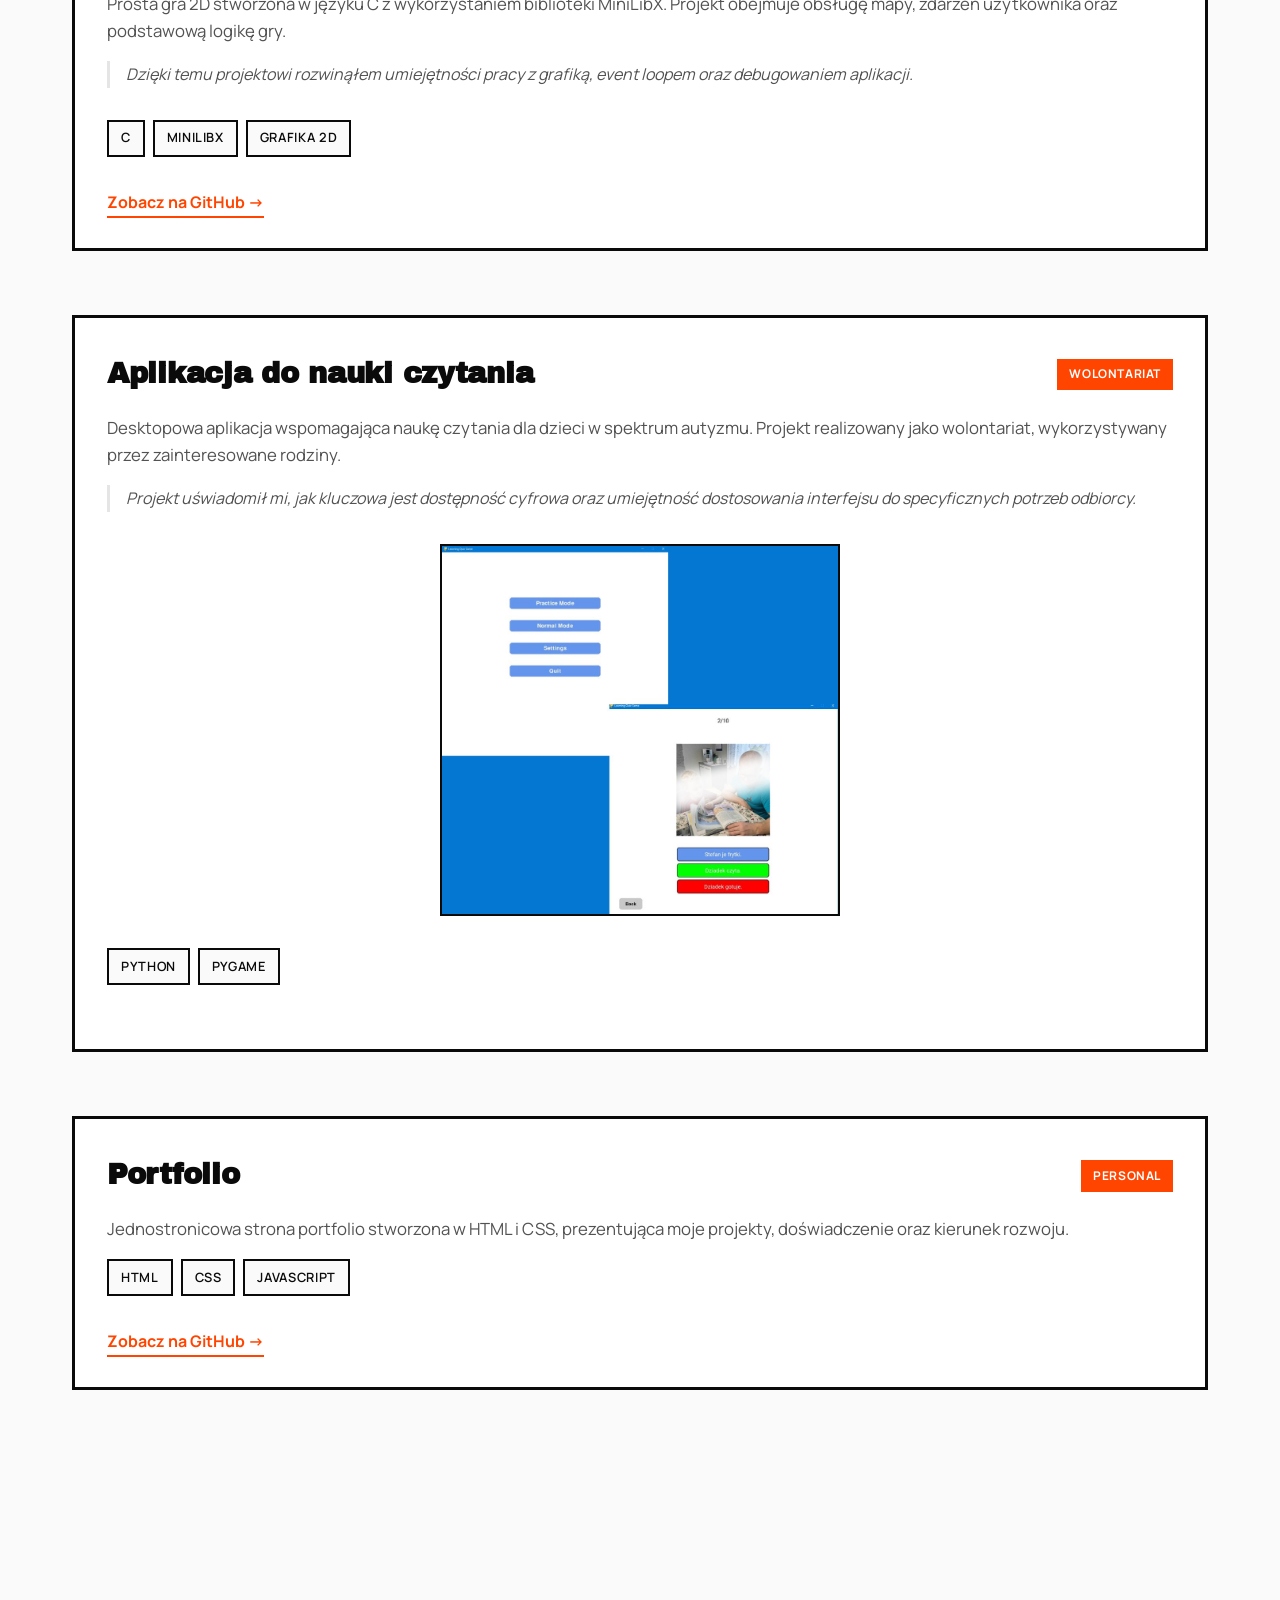
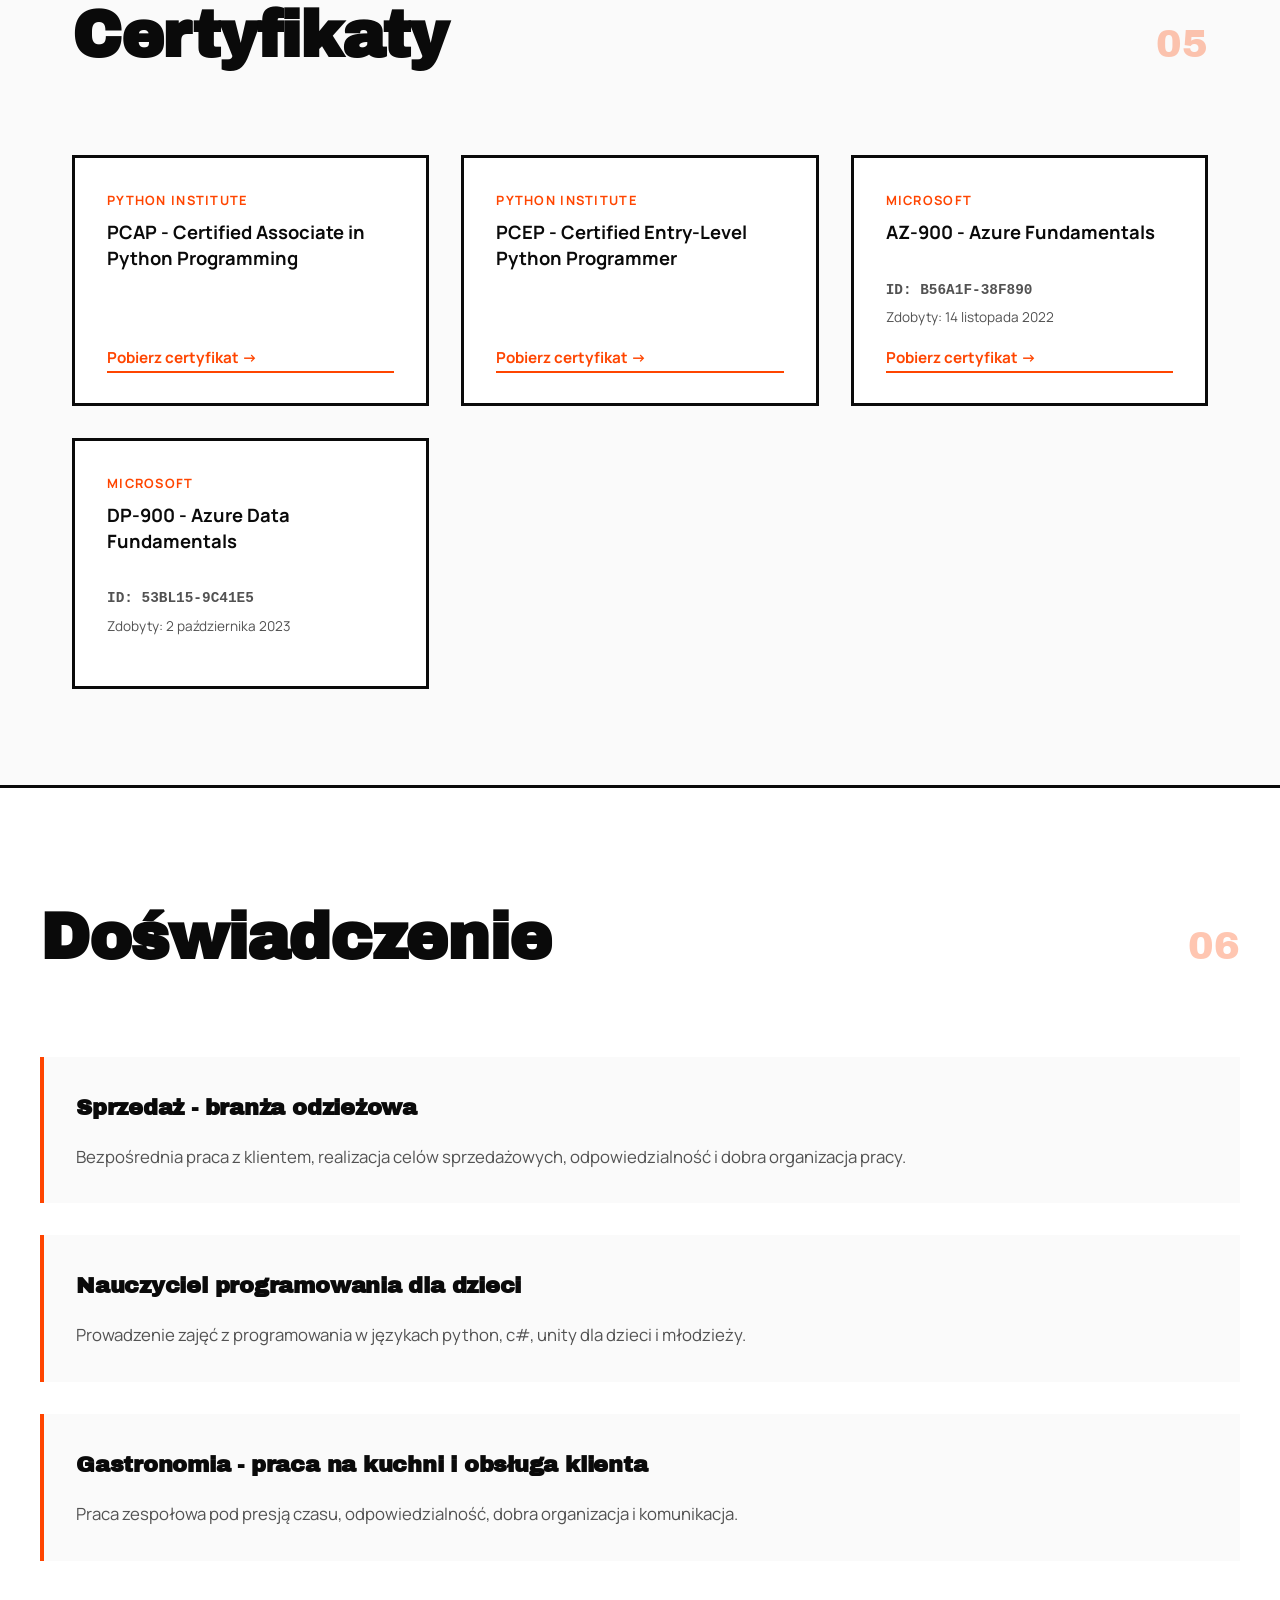
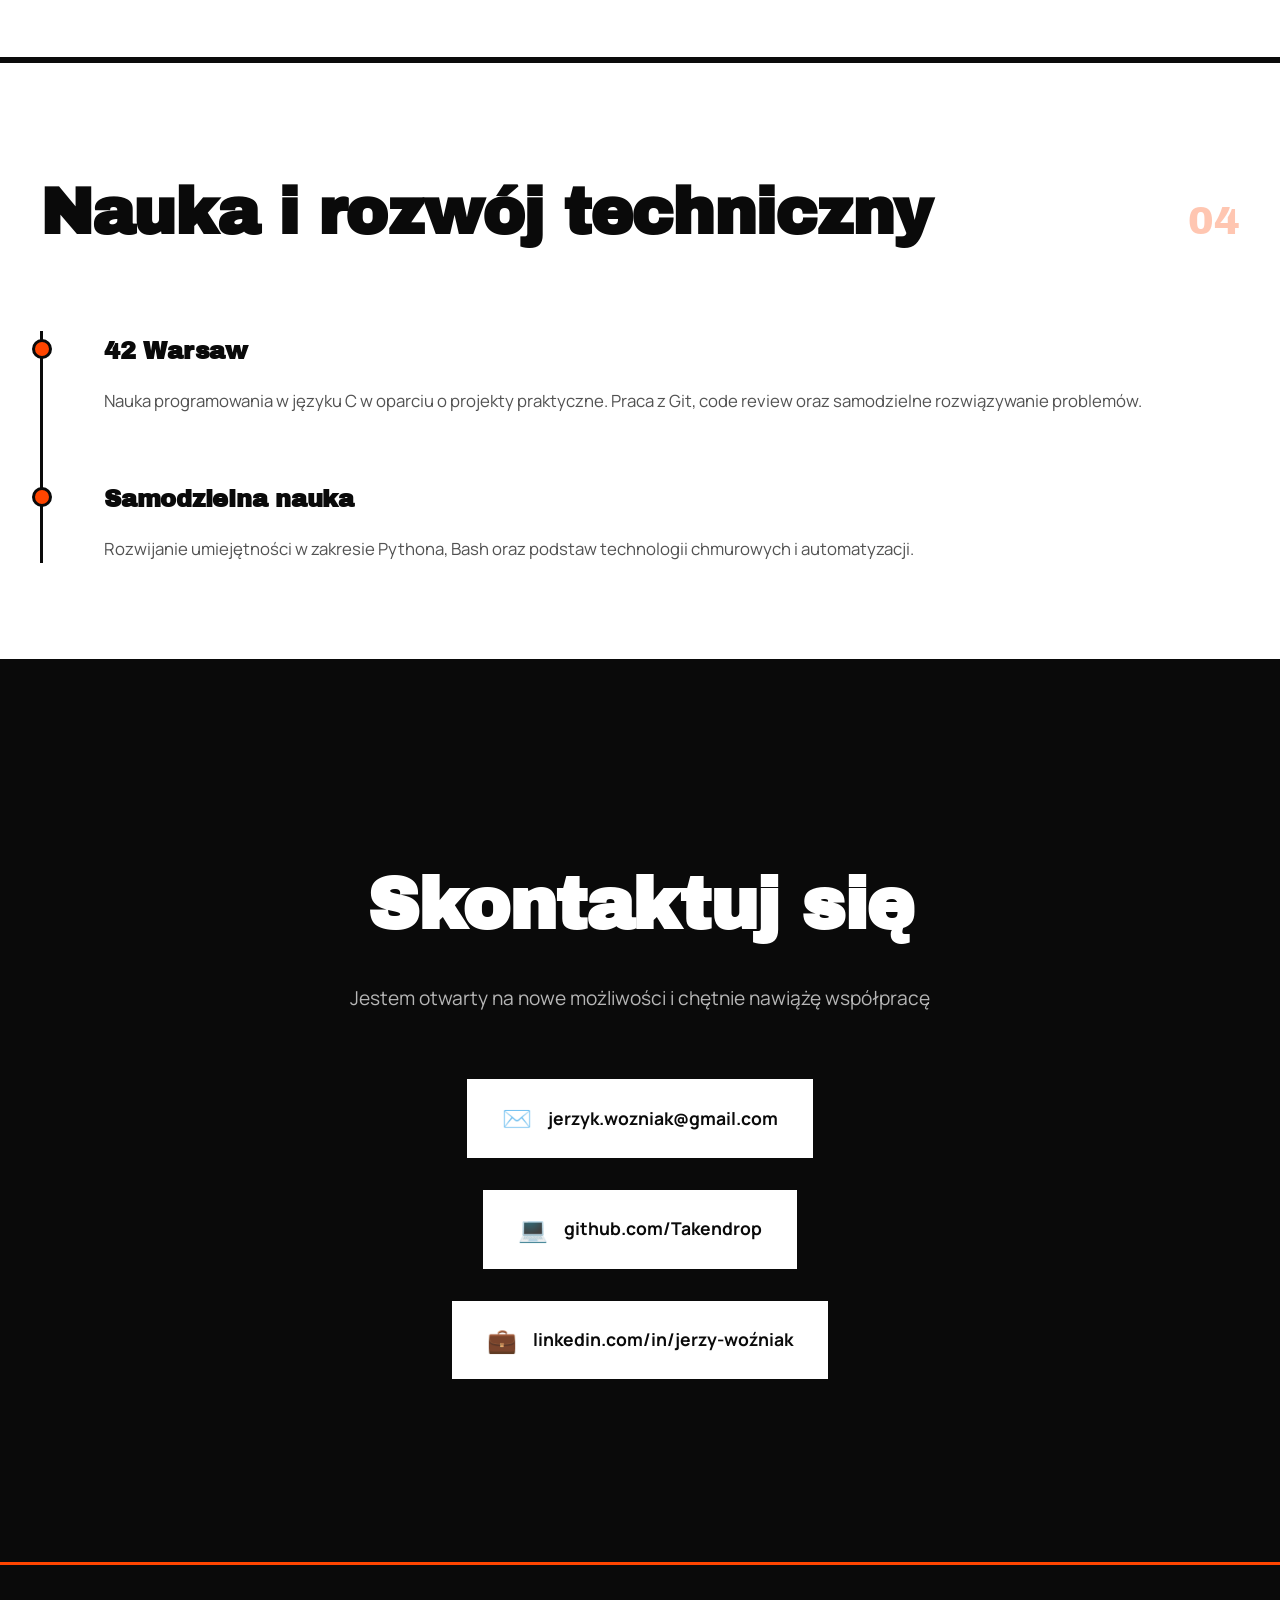
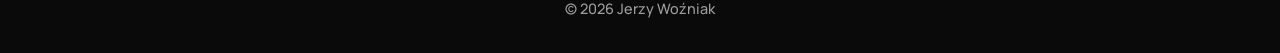
==== commit 4114663e: "fixed image issue" ====
--- a/index.html
+++ b/index.html
@@ -184,7 +184,7 @@
 		umiejętność dostosowania interfejsu do specyficznych potrzeb odbiorcy.
 		</p>
 		<div class="project-image">
-        	<a href="" target="_blank" rel="noopener">
+        	<a href="assets/images/nauka-czytania-preview.jpg" target="_blank" rel="noopener">
             	<img src="assets/images/nauka-czytania-preview.jpg" alt="Podgląd interfejsu aplikacji do nauki czytania">
         	</a>
     	</div>
--- a/css/style.css
+++ b/css/style.css
@@ -538,22 +538,6 @@
   transition: all var(--transition-base);
 }
 
-.project-card:has(.project-image) {
-  display: grid;
-  grid-template-columns: 1fr 260px;
-  gap: var(--spacing-lg);
-  align-items: start;
-}
-
-.project-card:has(.project-image) > * {
-  grid-column: 1;
-}
-
-/* TYLKO preview w prawej */
-.project-card:has(.project-image) > .project-image {
-  grid-column: 2;
-}
-
 .project-card:hover {
   transform: translateY(-5px);
   box-shadow: 12px 12px 0 rgba(10, 10, 10, 0.1);
@@ -600,12 +584,20 @@
   margin-bottom: var(--spacing-md);
   padding-left: var(--spacing-sm);
   border-left: 3px solid var(--color-border);
-  font-style: italic;              /* Kursywa dla podkreślenia charakteru */
+  font-style: italic;
 }
 
 .project-image {
-  max-width: 360px;
+  width: 100%;
+  max-width: 400px;
+  margin: 0 auto var(--spacing-md);
   border: 2px solid var(--color-border-heavy);
+  cursor: pointer;
+}
+
+.project-image a {
+  display: block;
+  text-decoration: none;
 }
 
 .project-image img {
@@ -615,7 +607,7 @@
 }
 
 .project-image:hover img {
-  transform: scale(1.05);
+  transform: scale(1.02);
 }
 
 .project-tech {
@@ -657,16 +649,16 @@
   width: 100%;
   height: 2px;
   background-color: var(--color-accent);
-  transform: scaleX(1);            /* scaleX = skalowanie w osi X */
+  transform: scaleX(1);
   transition: transform var(--transition-base);
 }
 
 .project-link:hover {
-  transform: translateX(5px);      /* Przesuń w prawo */
+  transform: translateX(5px);
 }
 
 .project-link:hover::after {
-  transform: scaleX(0);            /* Schowaj podkreślenie */
+  transform: scaleX(0);
 }
 
 /* ========================================
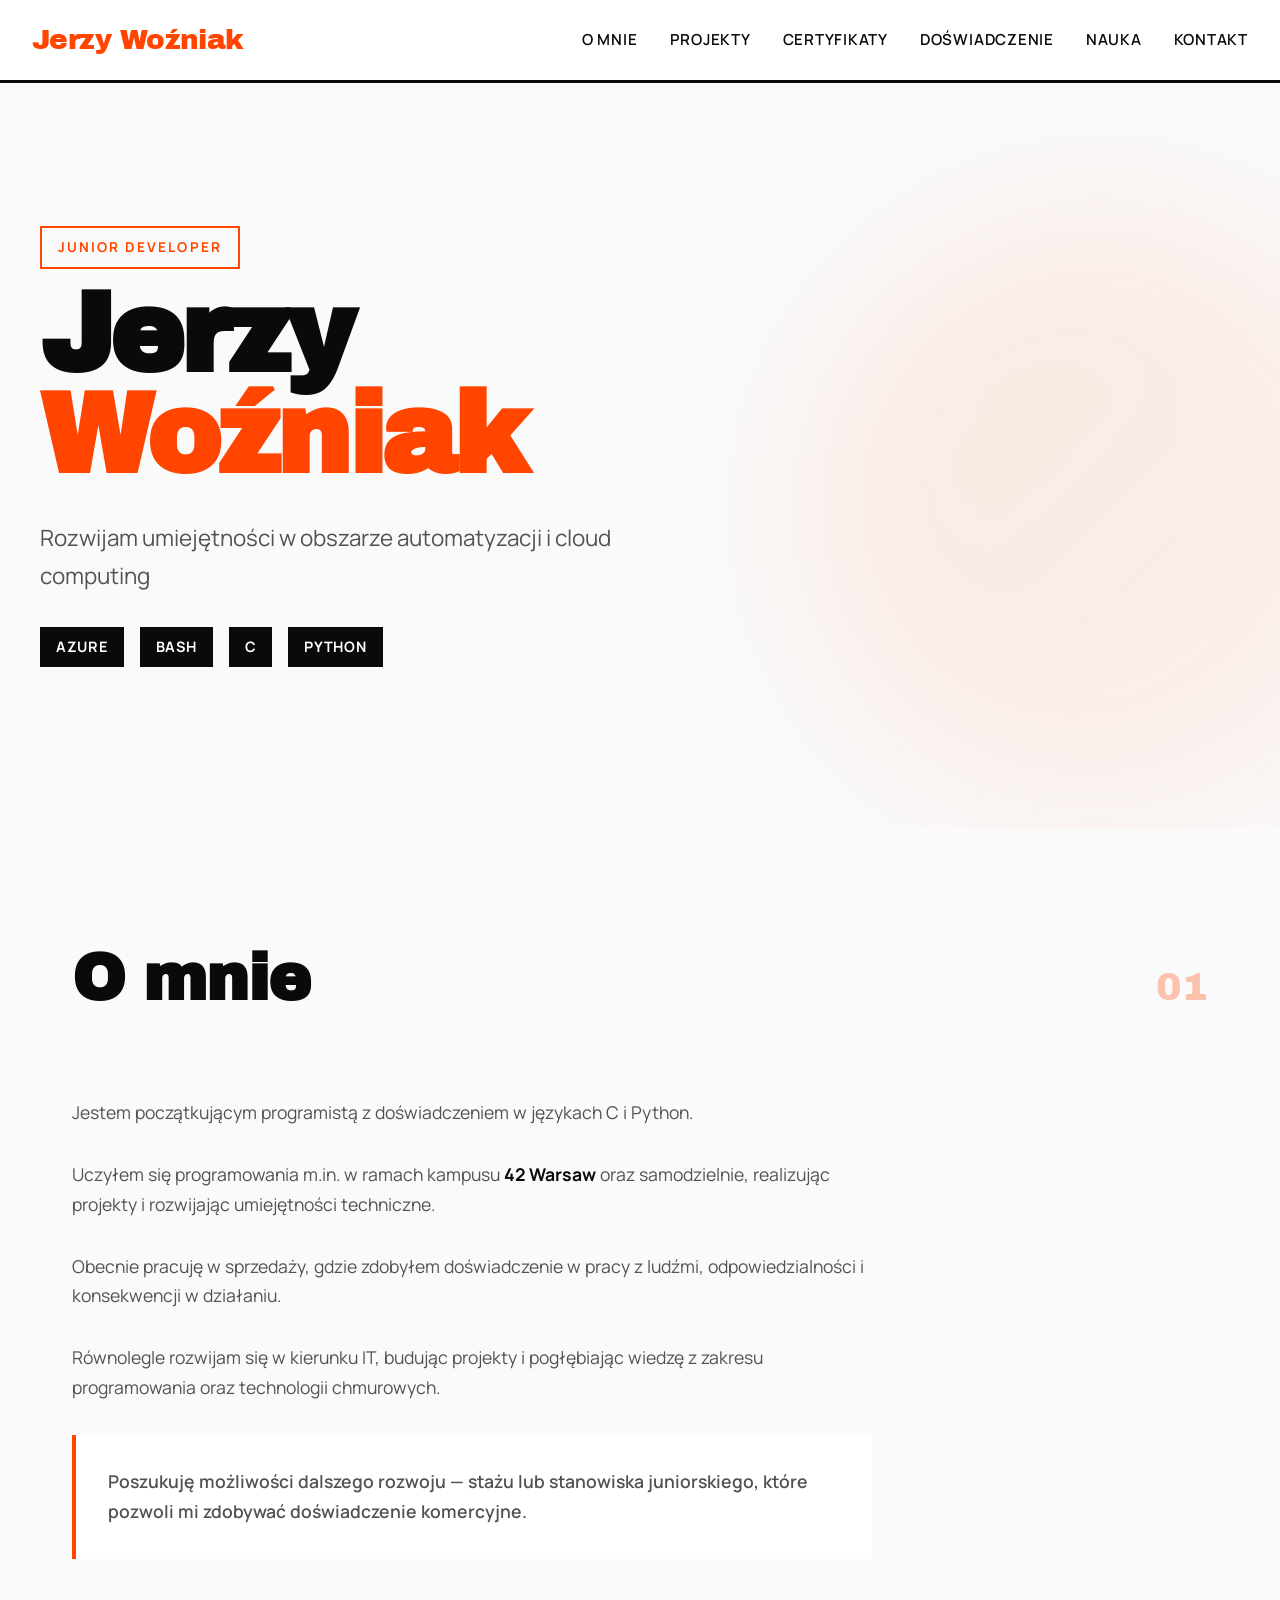
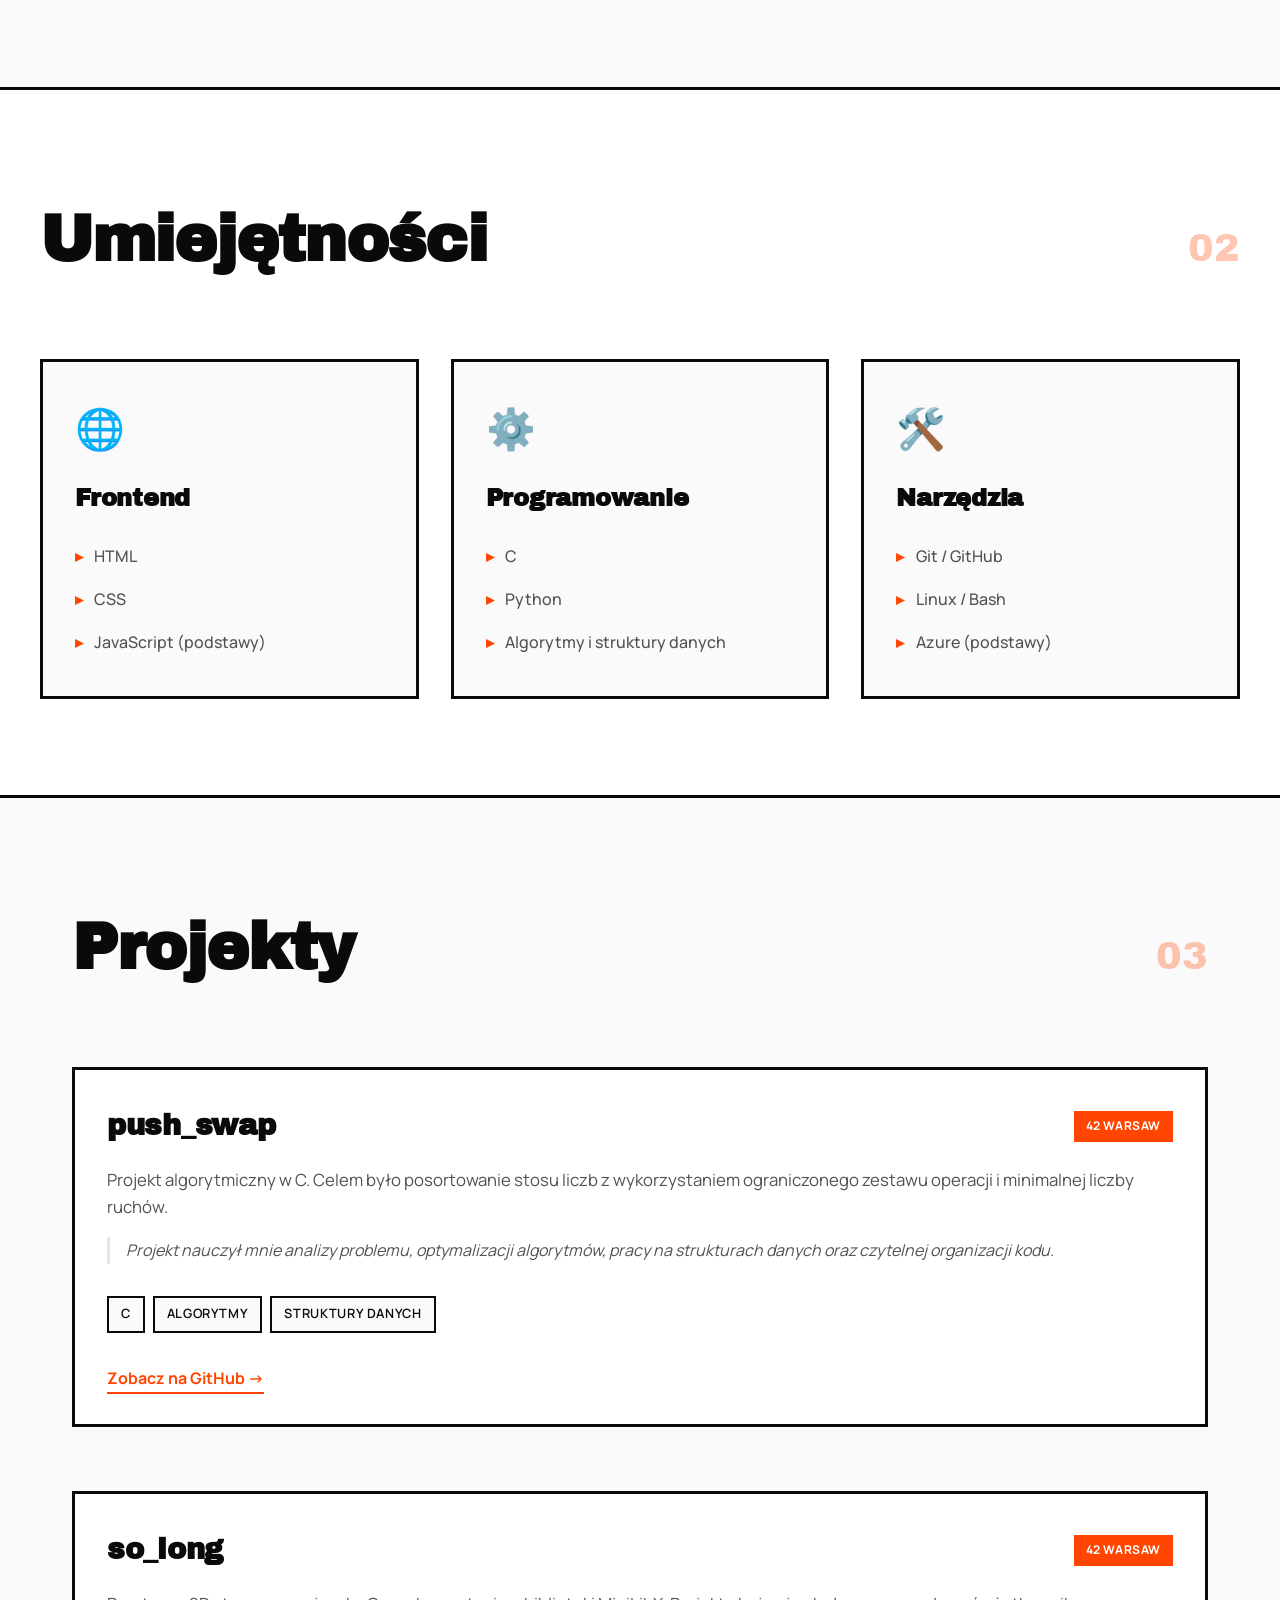
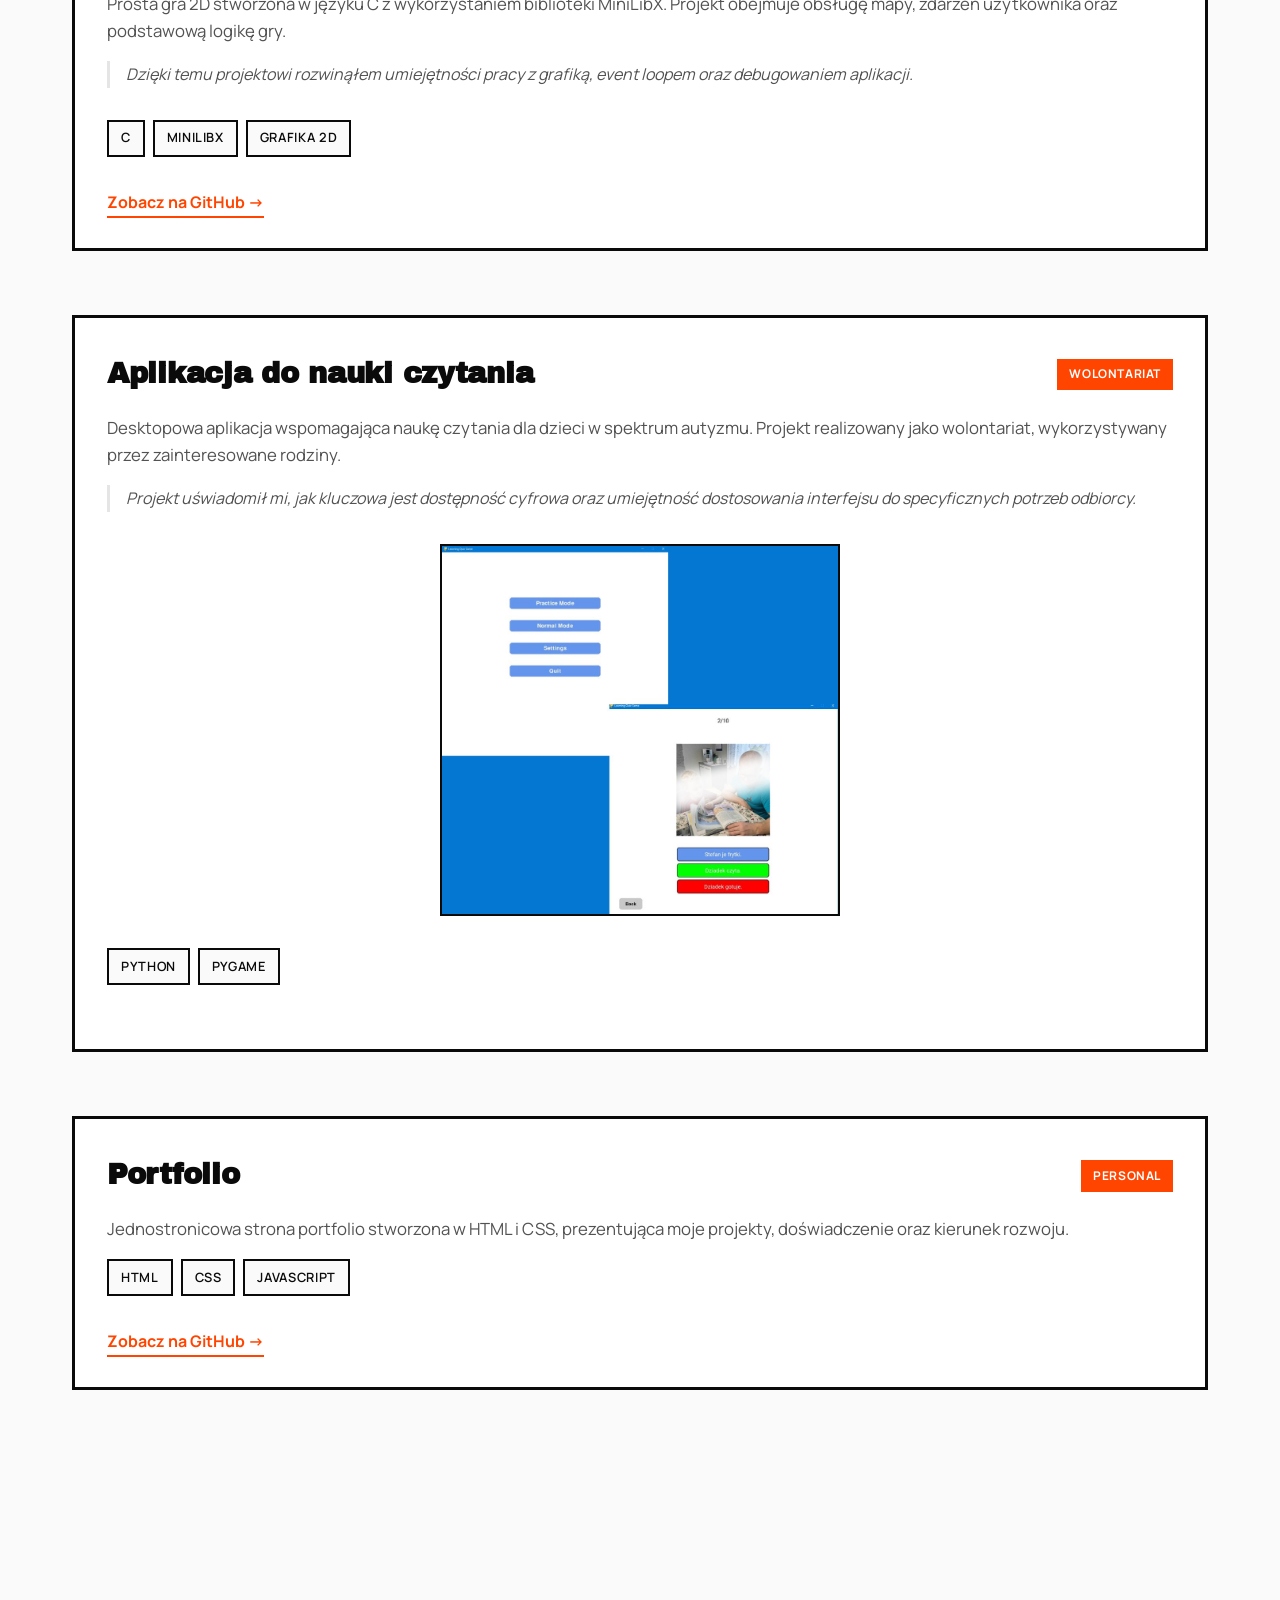
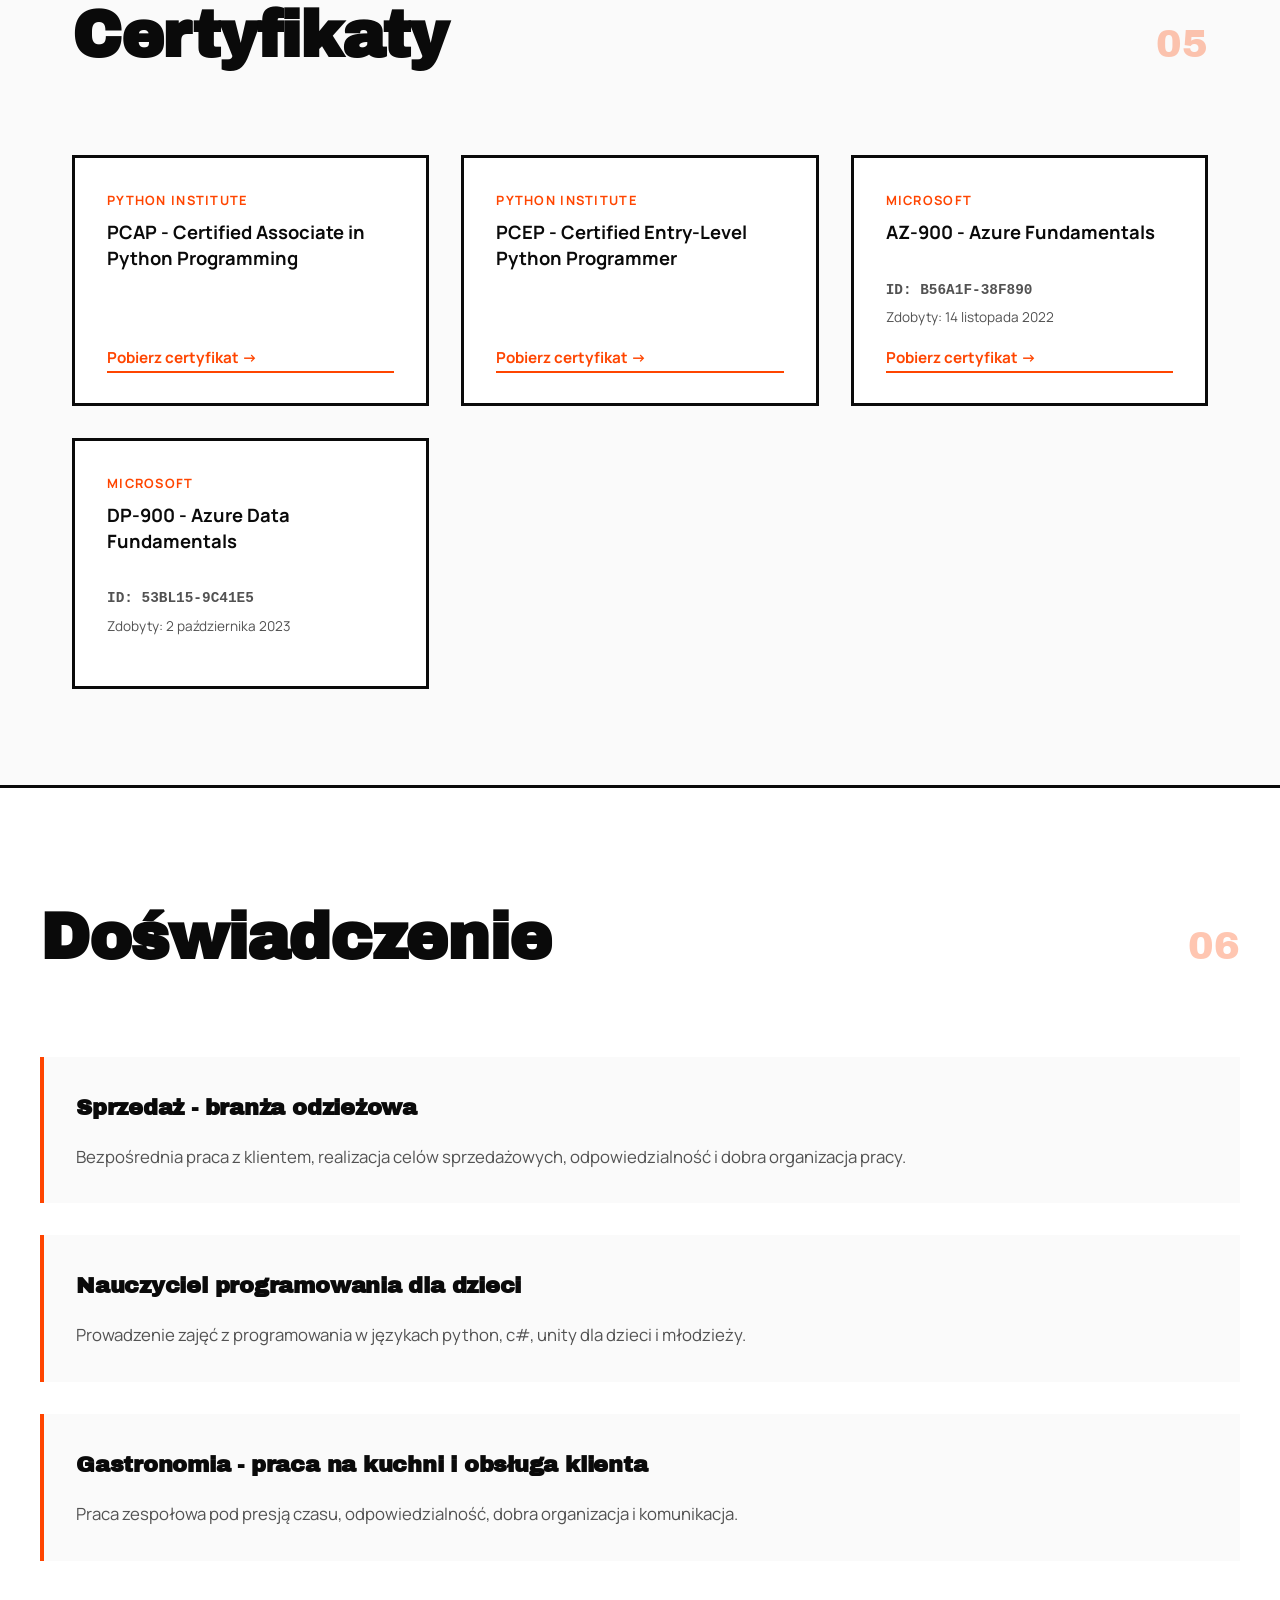
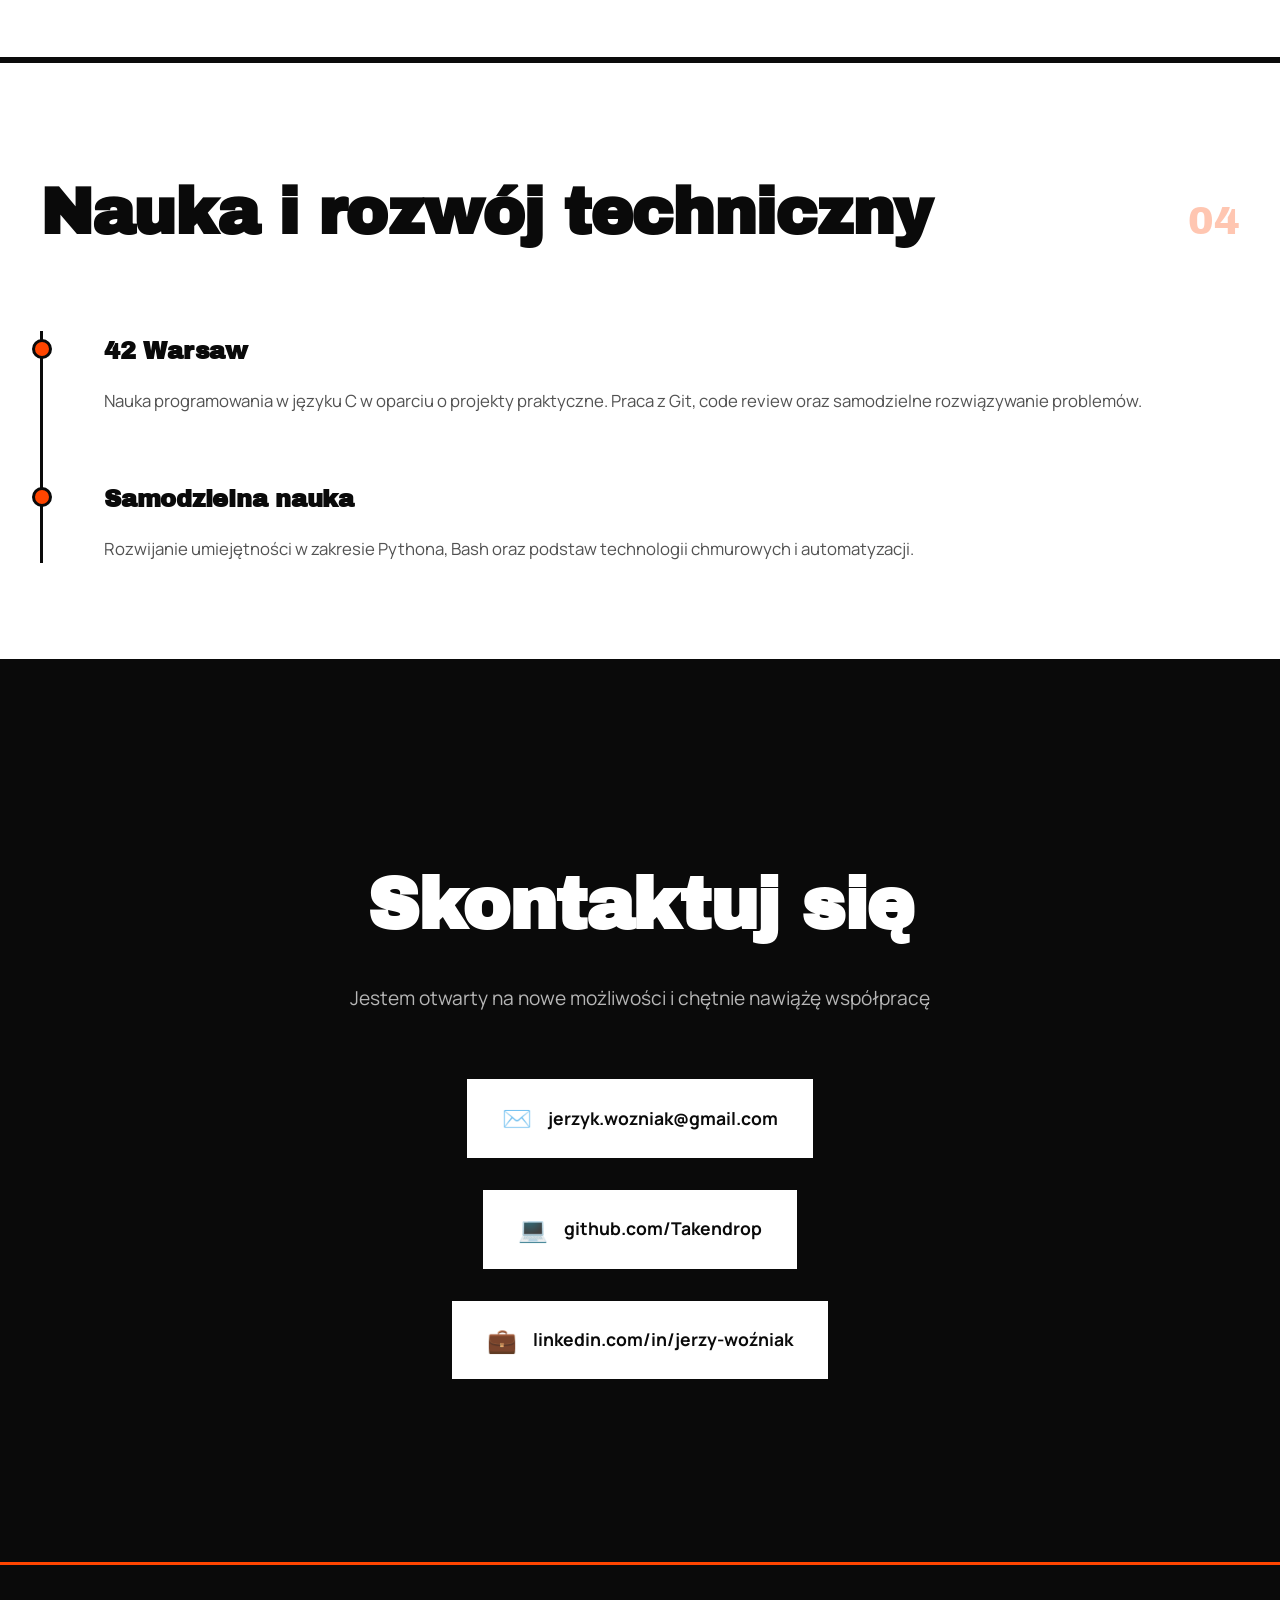
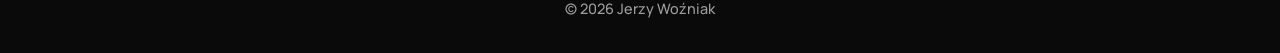
==== commit ecba99f3: "hero update" ====
--- a/index.html
+++ b/index.html
@@ -48,17 +48,17 @@
 
 <header class="hero">
 	<div class="hero-content">
-	<div class="hero-label">Programista</div>
+	<div class="hero-label">Junior Developer</div>
 	<h1 class="hero-title">
 		<span class="hero-title-line">Jerzy</span>
 		<span class="hero-title-line">Woźniak</span>
 	</h1>
-	<p class="hero-subtitle">Początkujący programista specjalizujący się w <strong>C</strong>, <strong>Python</strong> oraz technologiach webowych</p>
+	<p class="hero-subtitle">Rozwijam umiejętności w obszarze automatyzacji i cloud computing</p>
 	<div class="hero-tech-stack">
-		<span class="tech-badge">HTML</span>
-		<span class="tech-badge">CSS</span>
+        <span class="tech-badge">Azure</span>
+        <span class="tech-badge">Bash</span>
 		<span class="tech-badge">C</span>
-		<span class="tech-badge">Python</span>
+        <span class="tech-badge">Python</span>
 	</div>
 	</div>
 	<div class="hero-decoration"></div>
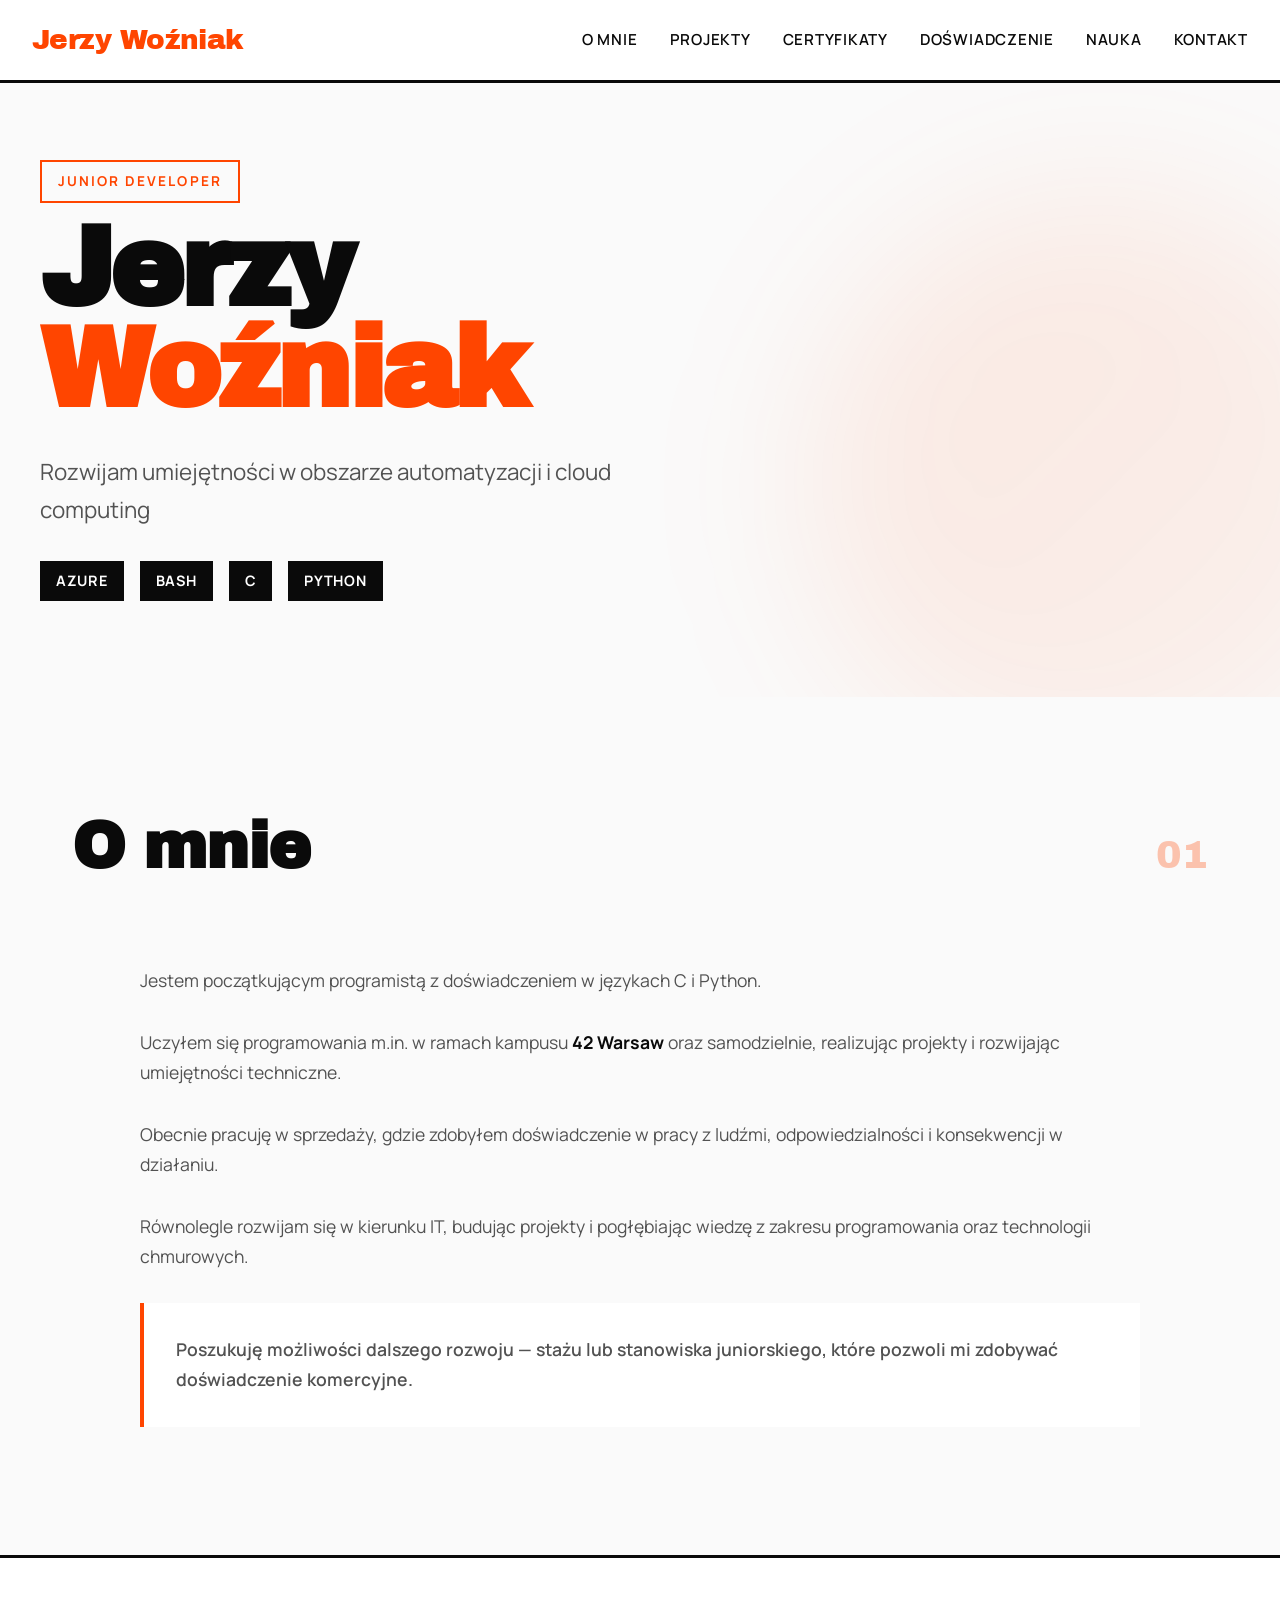
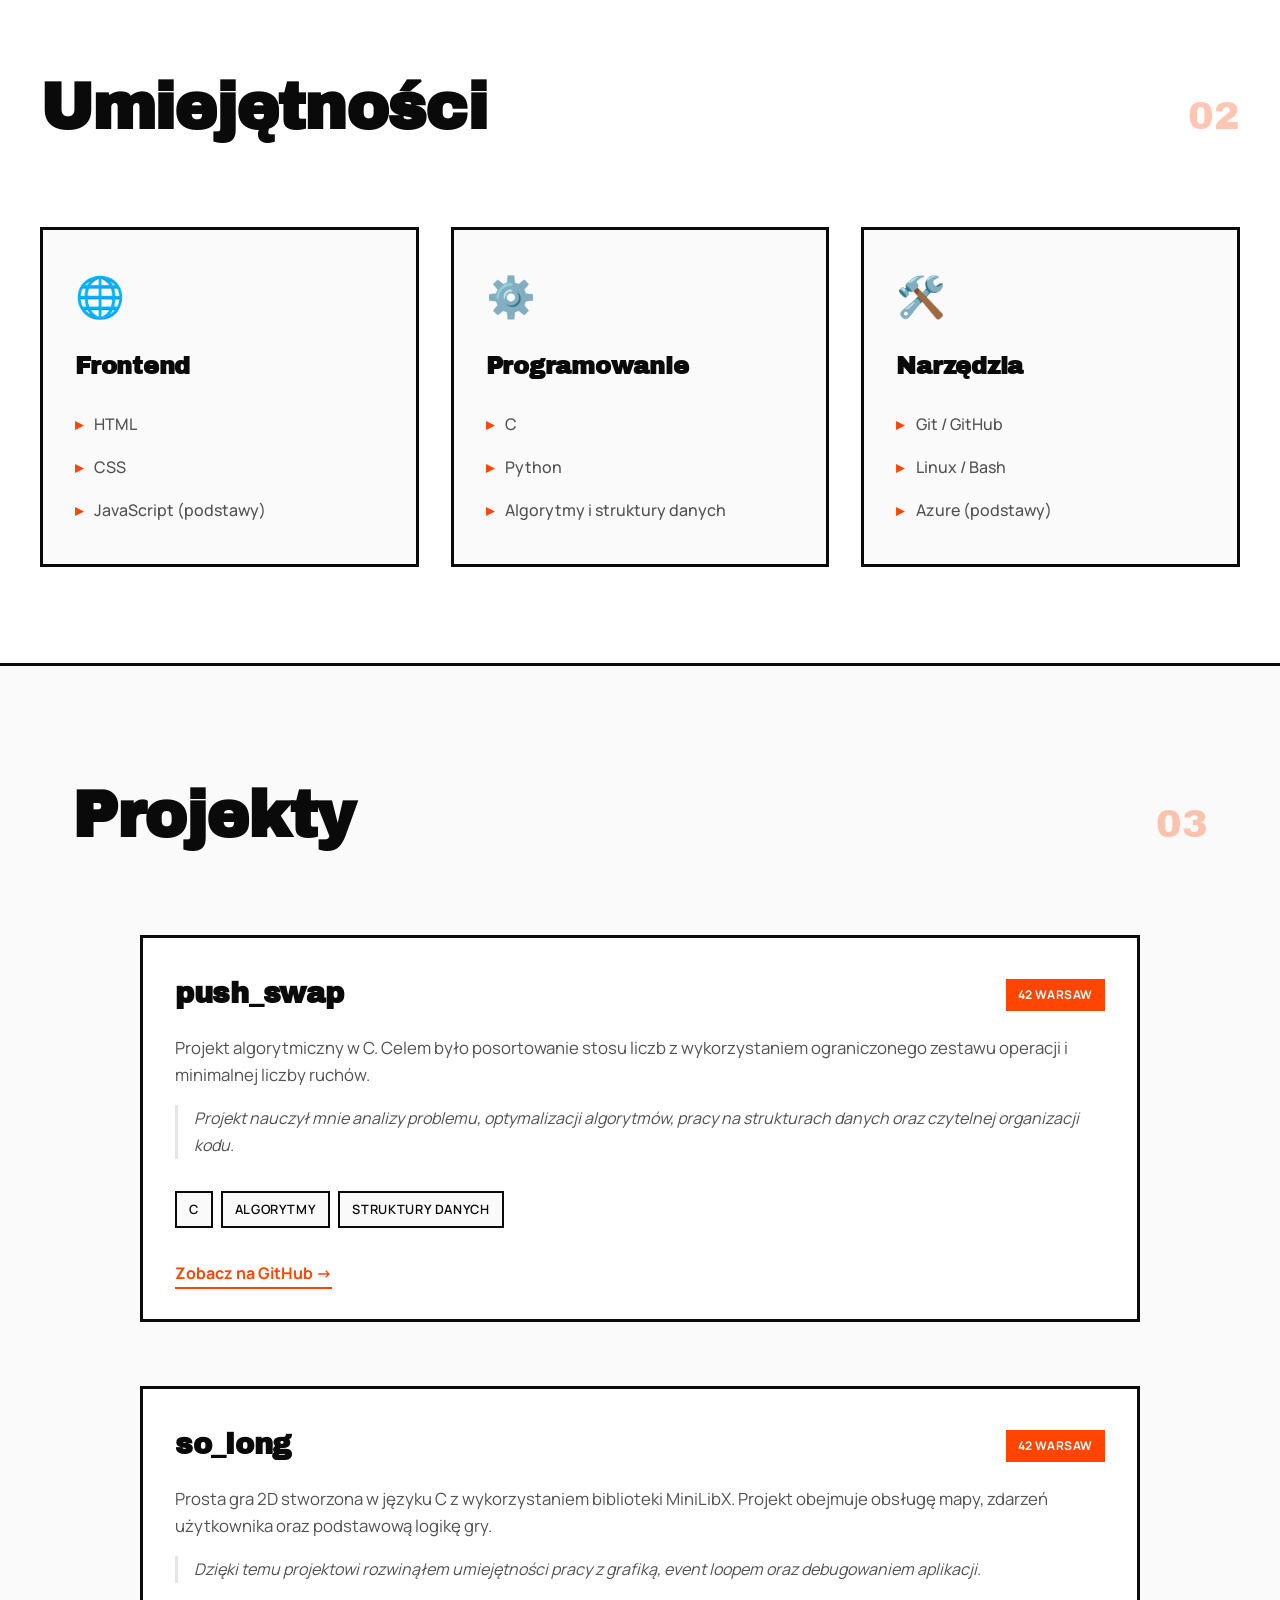
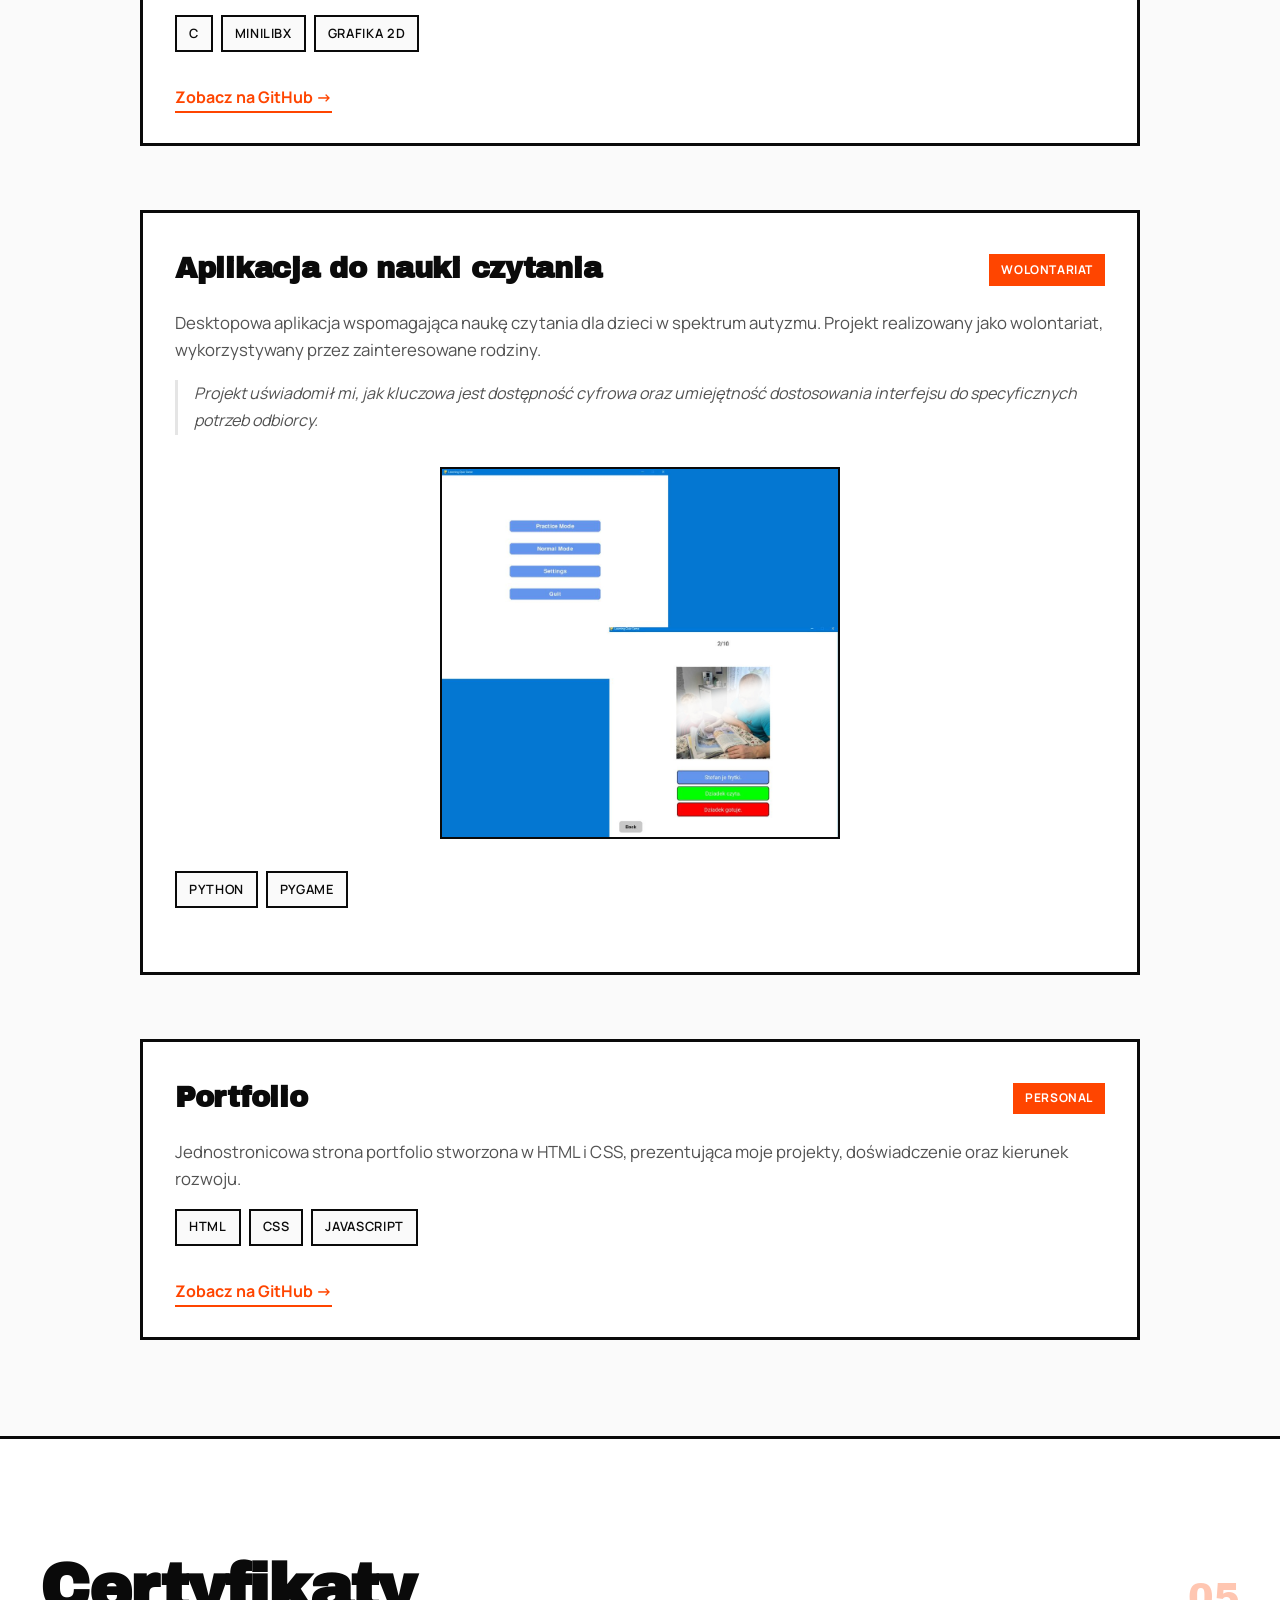
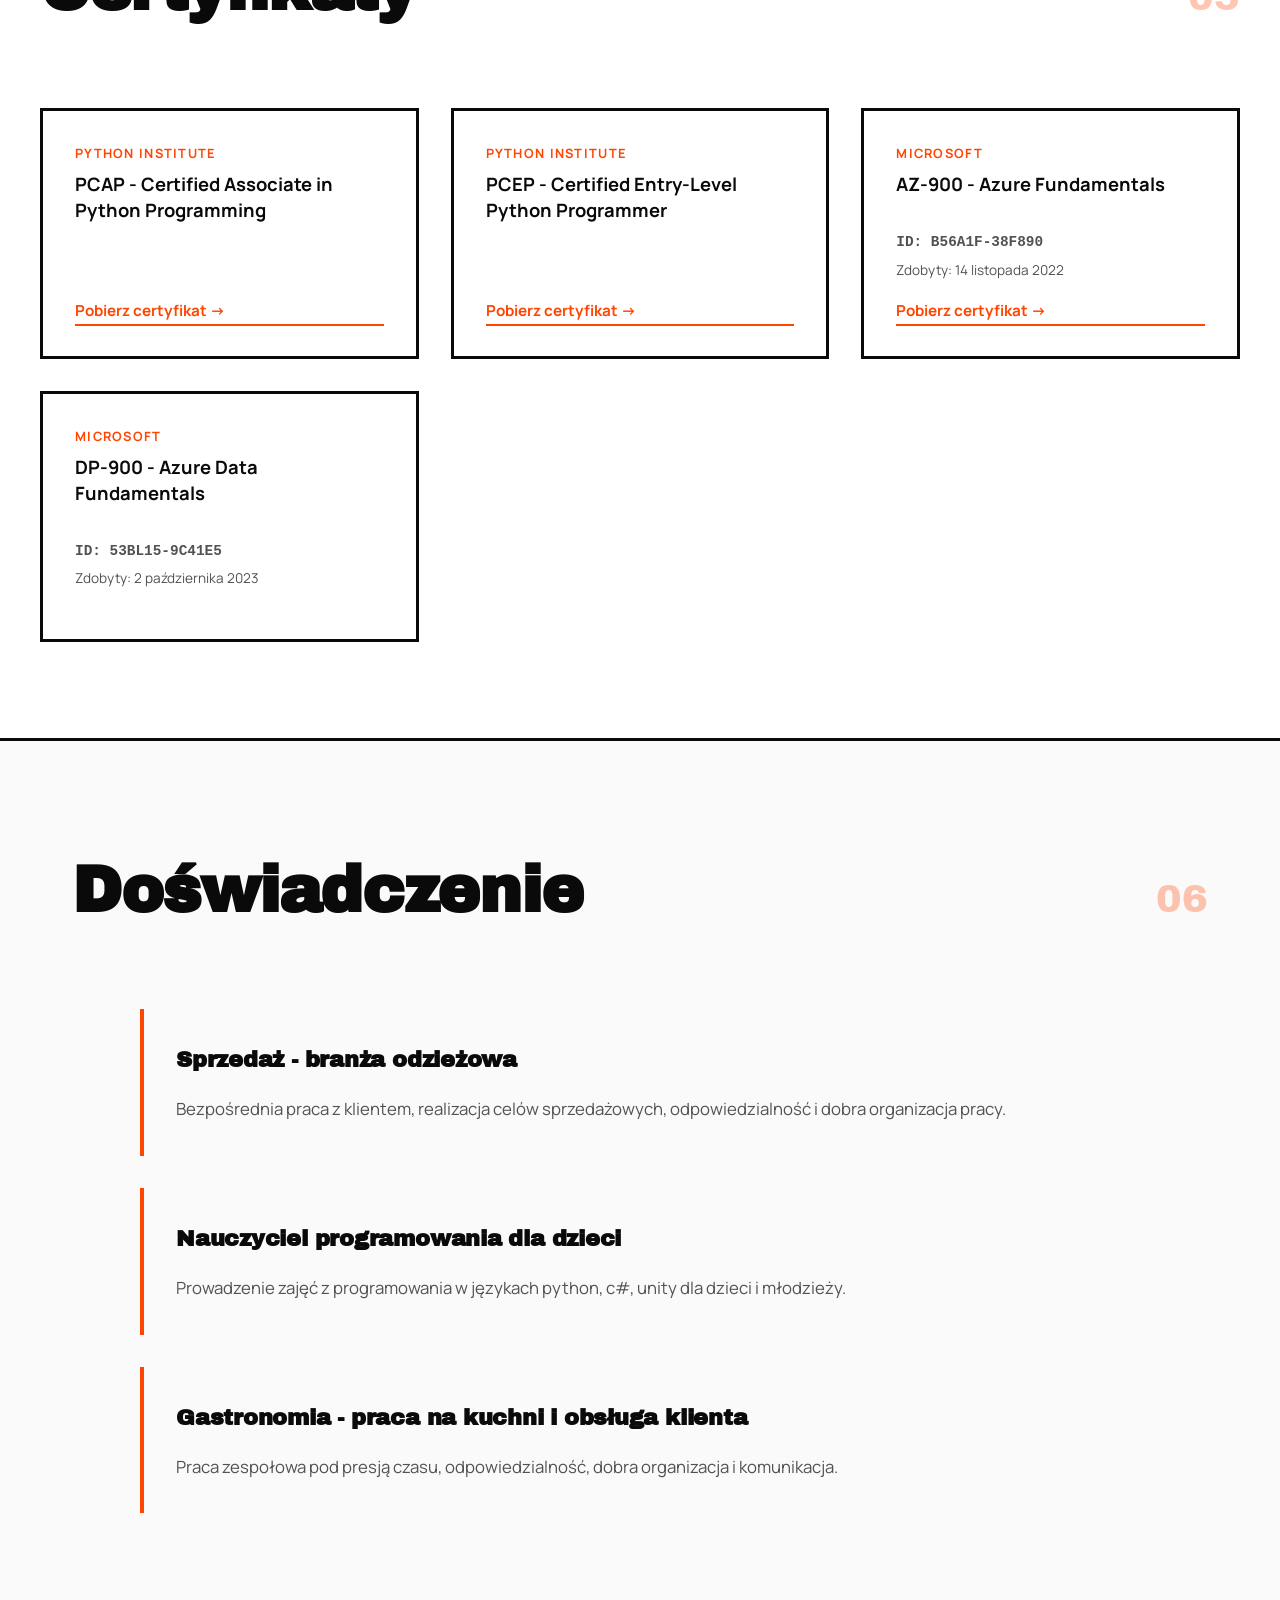
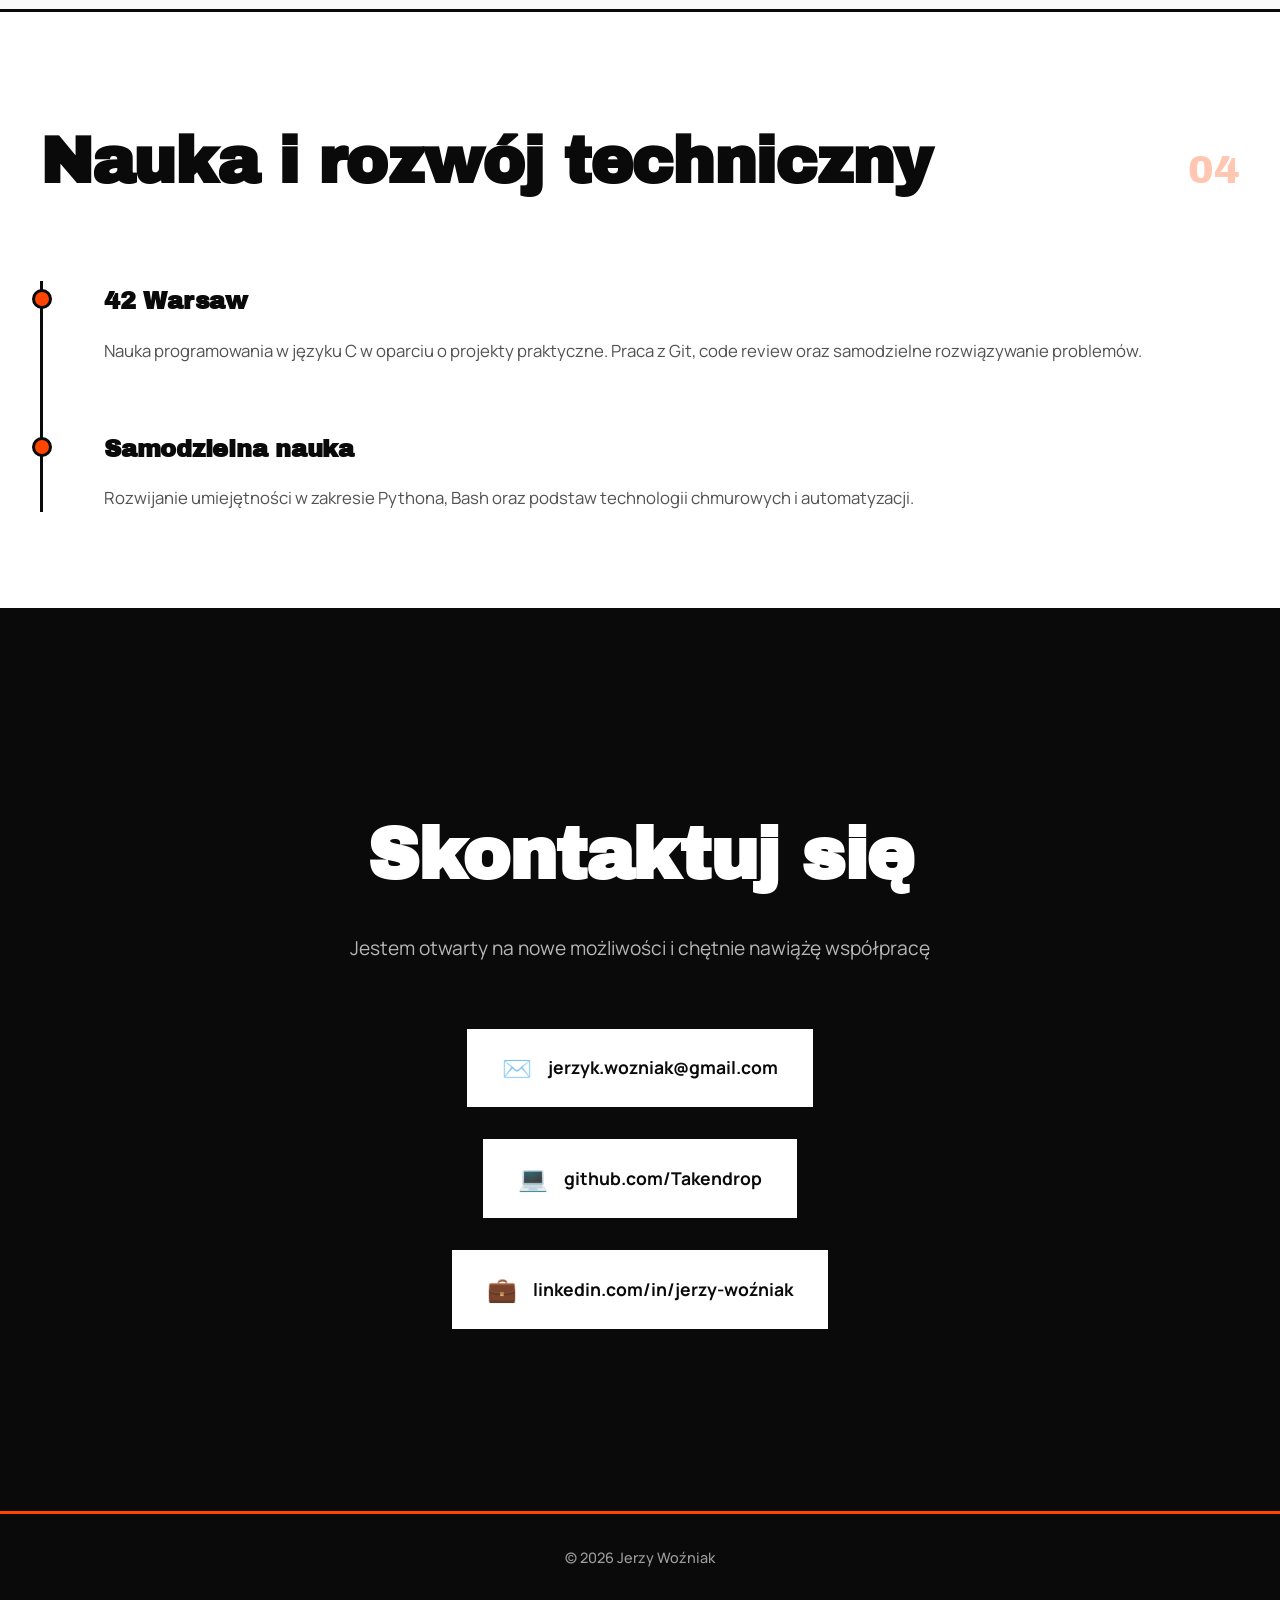
==== commit cf0c4c2b: "fixed section/section-alt order" ====
--- a/index.html
+++ b/index.html
@@ -215,7 +215,7 @@
 	</div>
 </section>
 
-<section id="certificates" class="section">
+<section id="certificates" class="section section-alt">
 	<div class="section-header">
 	<h2 class="section-title">Certyfikaty</h2>
 	<div class="section-number">05</div>
@@ -260,7 +260,7 @@
 	</div>
 </section>
 
-<section id="work" class="section section-alt">
+<section id="work" class="section">
 	<div class="section-header">
 	<h2 class="section-title">Doświadczenie</h2>
 	<div class="section-number">06</div>
--- a/css/style.css
+++ b/css/style.css
@@ -199,7 +199,7 @@
 .hero {
   margin-top: 4rem;                /* Odstęp od navbar (navbar ma ~64px wysokości) */
   padding: var(--spacing-xl) var(--spacing-md);
-  min-height: 85vh;                /* Minimum 85% wysokości viewportu */
+  min-height: 60vh;                /* Minimum 60% wysokości viewportu */
   
   /* Flexbox do centrowania zawartości */
   display: flex;
@@ -229,7 +229,6 @@
 }
 
 .hero-label {
-  /* Mały tag "Programista" nad nazwiskiem */
   display: inline-block;           /* Pozwala ustawić padding na elemencie inline */
   font-size: 0.85rem;
   font-weight: 700;
@@ -425,7 +424,8 @@
    ======================================== */
 
 .about-content {
-  max-width: 800px;                /* Węższa kolumna dla lepszej czytelności tekstu */
+  max-width: 1000px;  /* Ta sama szerokość co projects-grid */
+  margin: 0 auto;    /* Wyśrodkowanie */
 }
 
 .about-text p {
@@ -529,6 +529,8 @@
   /* Prosty grid - jedna kolumna */
   display: grid;
   gap: var(--spacing-lg);
+  max-width: 1000px;  /* Limit the grid width */
+  margin: 0 auto;    /* Center it */
 }
 
 .project-card {
@@ -767,6 +769,8 @@
 .experience-list {
   display: grid;
   gap: var(--spacing-md);
+  max-width: 1000px;  /* Ta sama szerokość co projects-grid */
+  margin: 0 auto;    /* Wyśrodkowanie */
 }
 
 .experience-item {
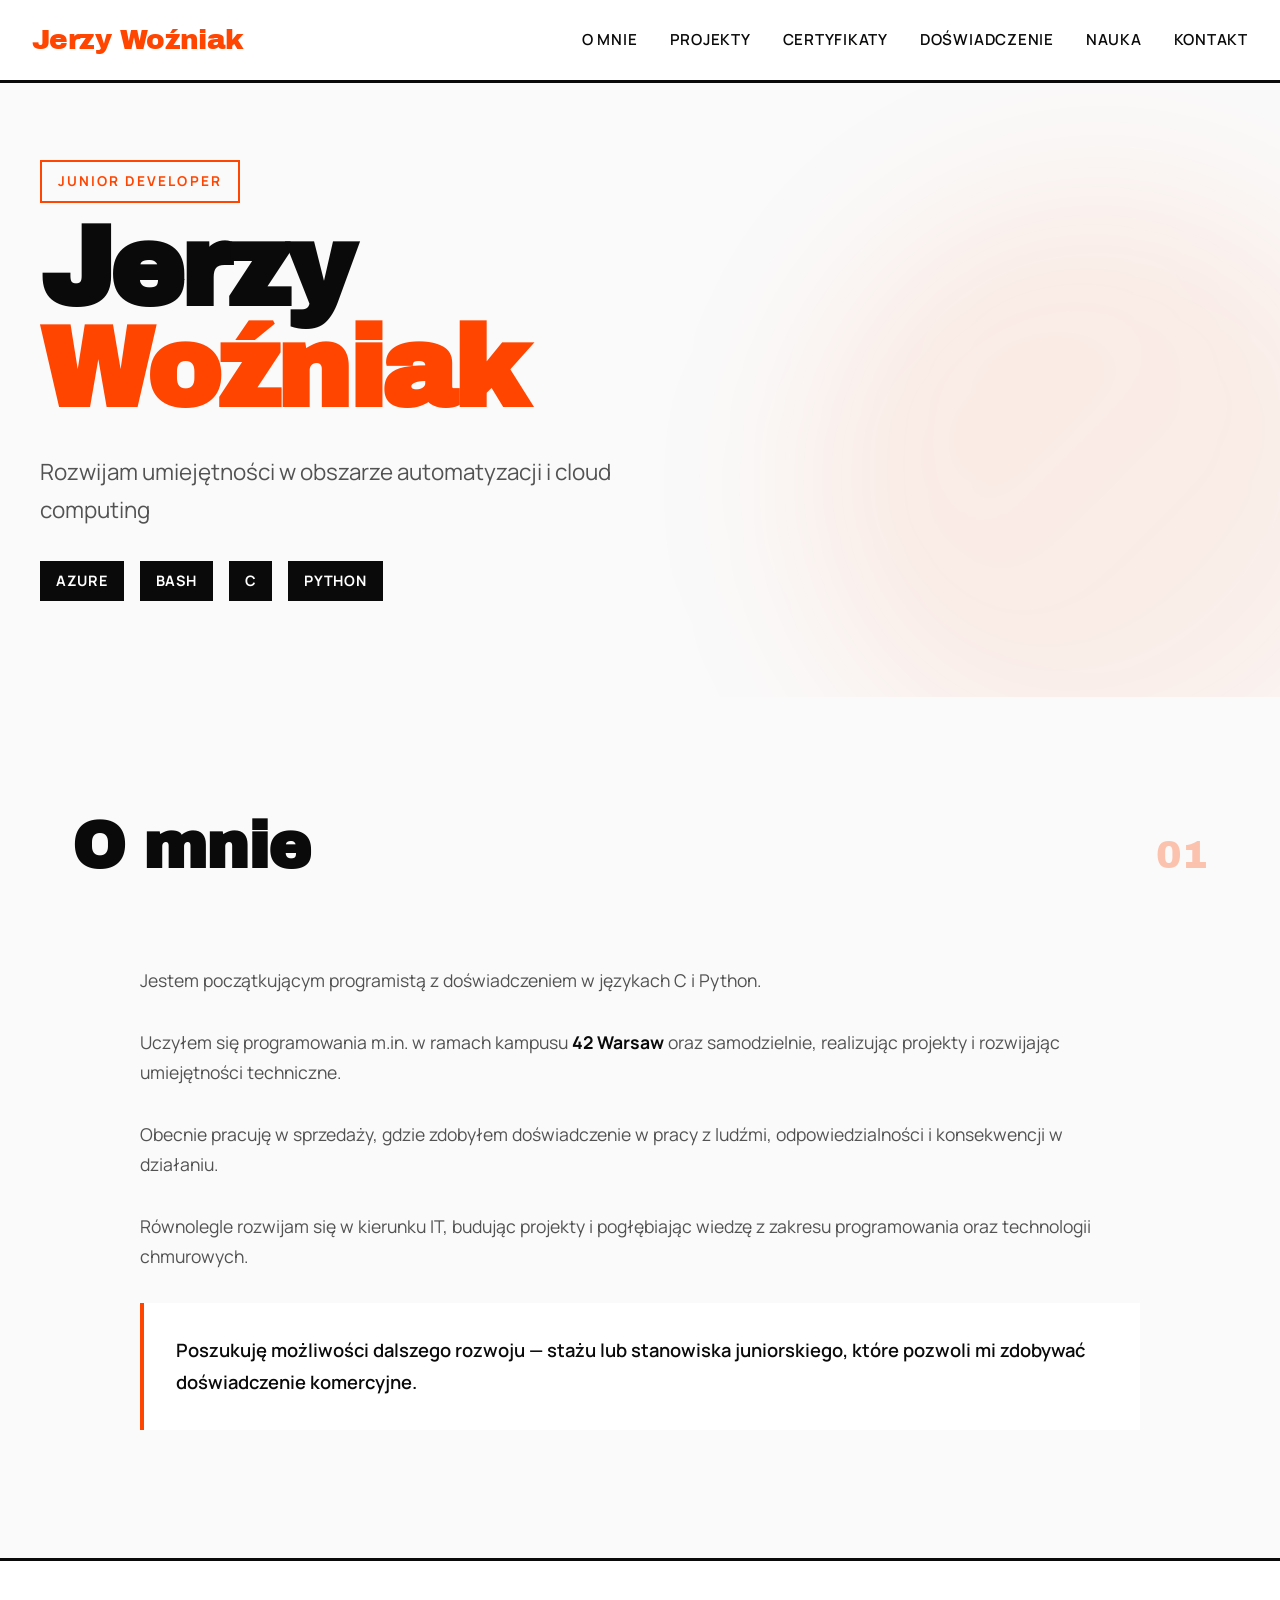
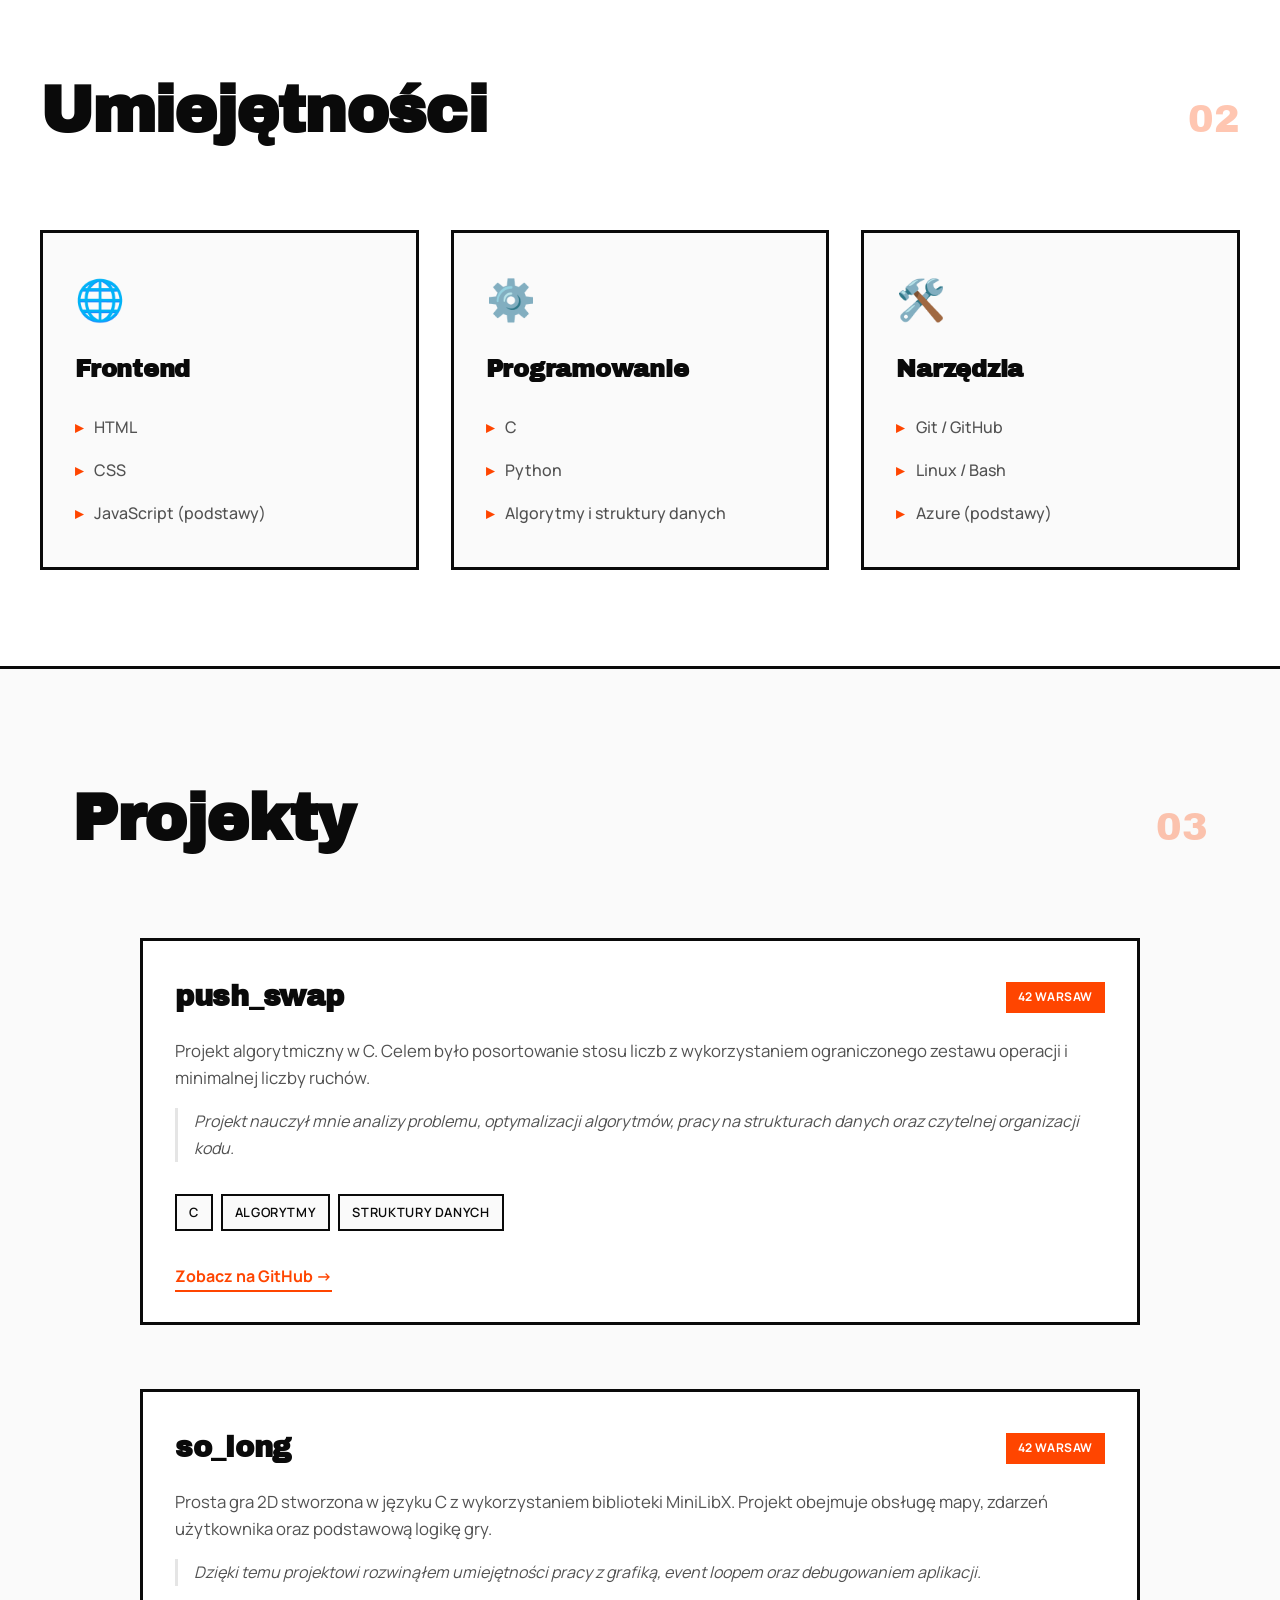
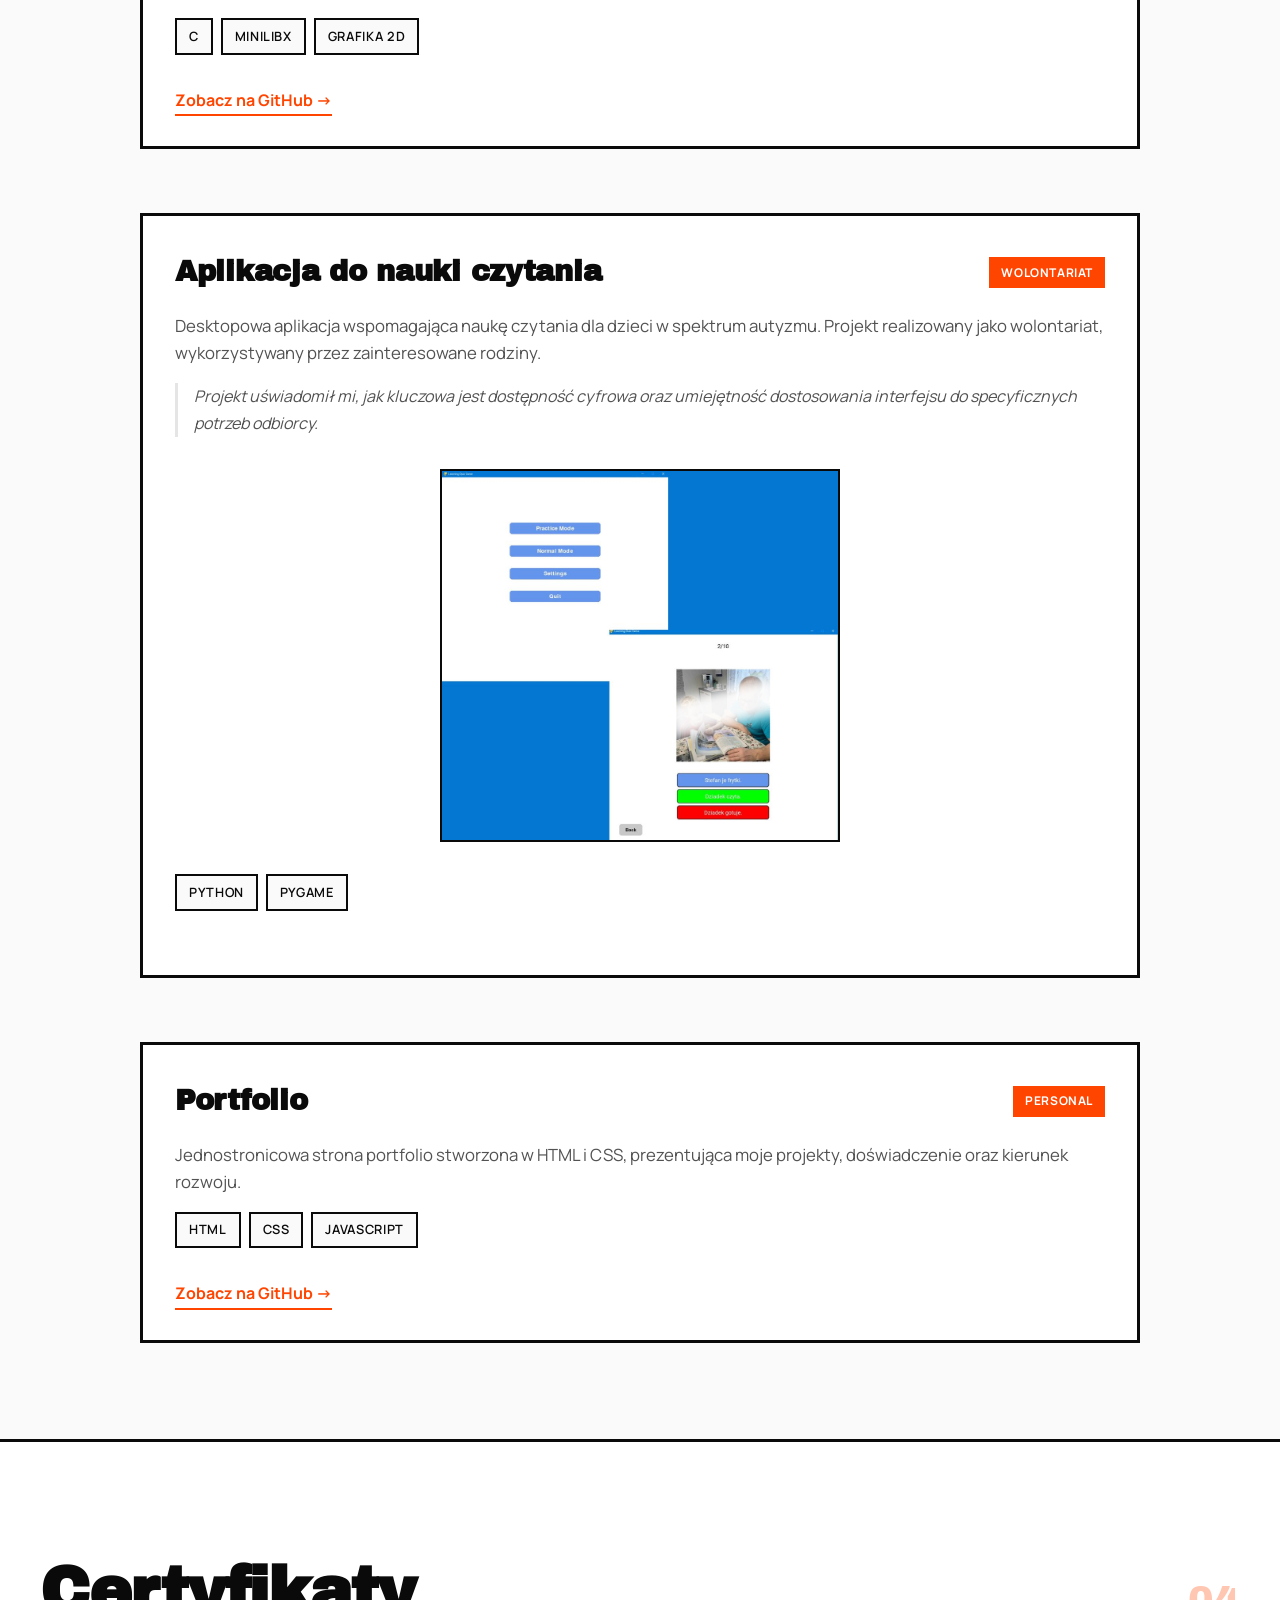
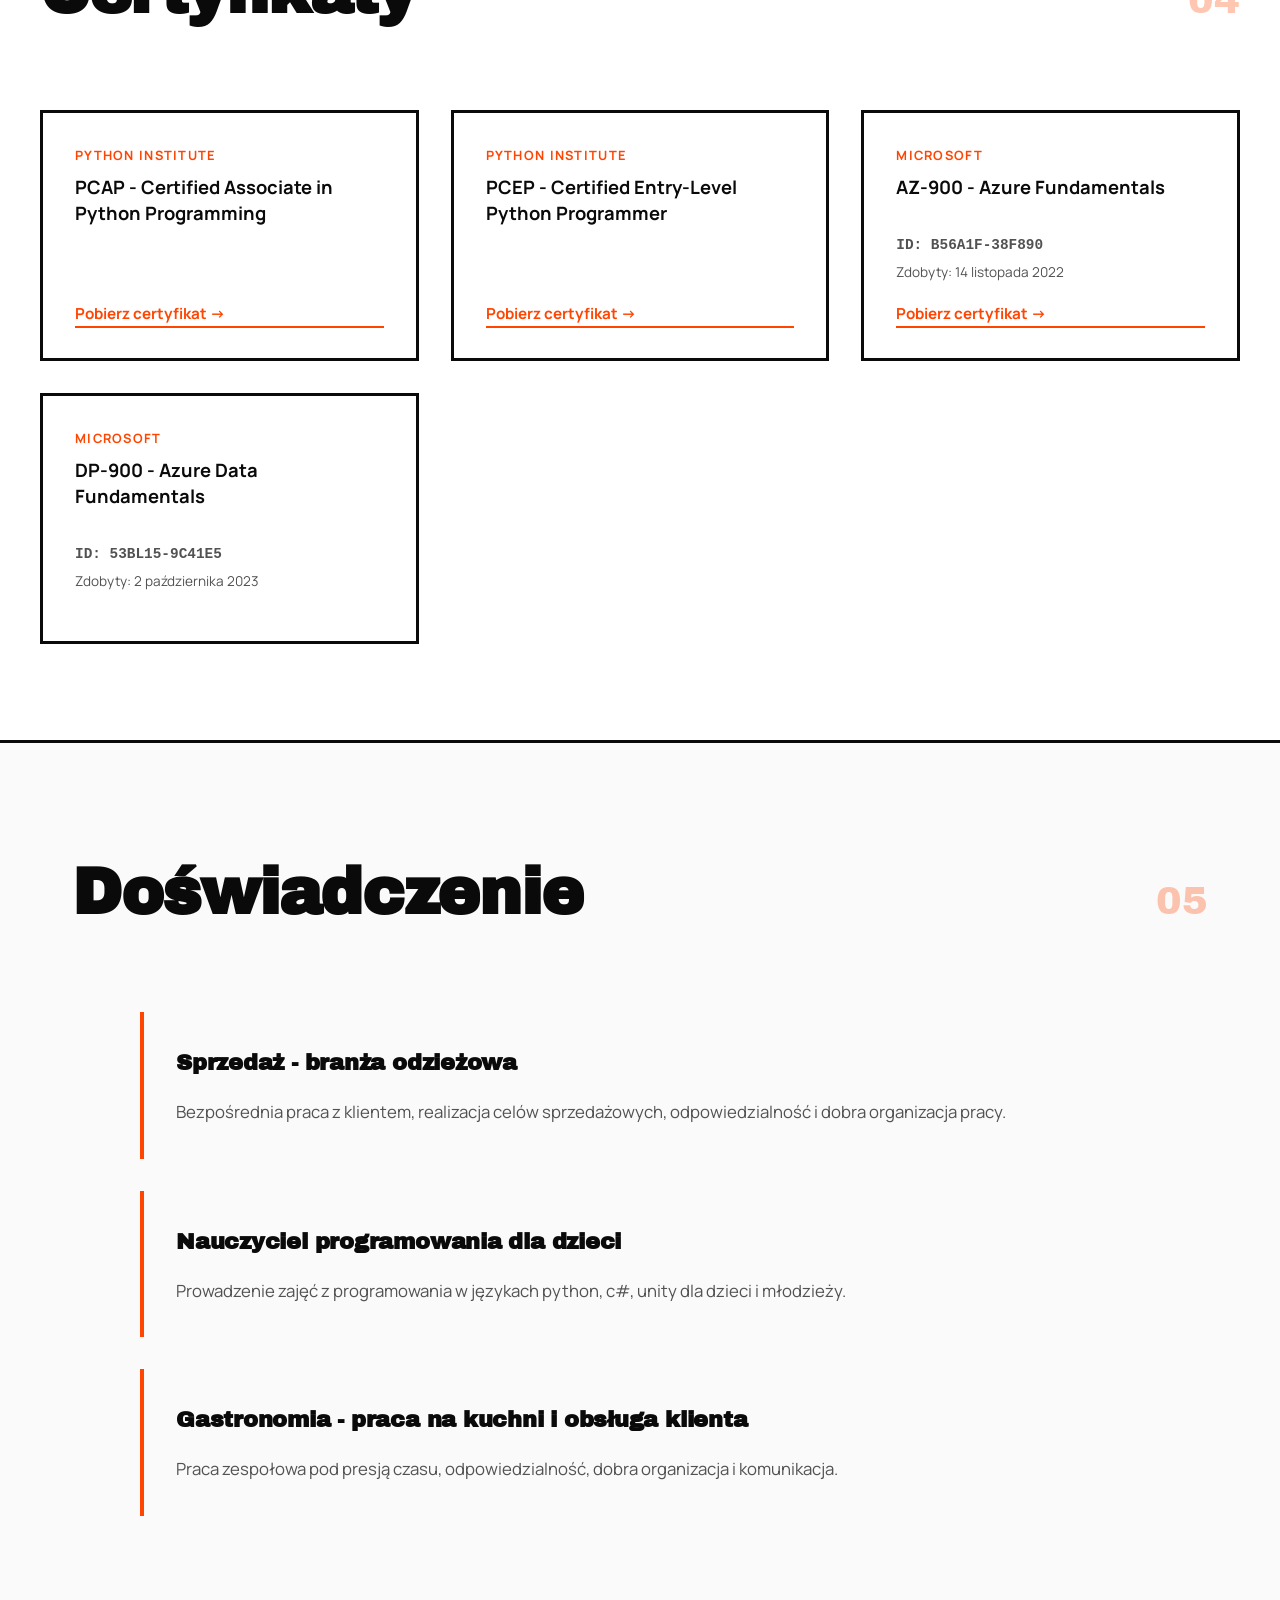
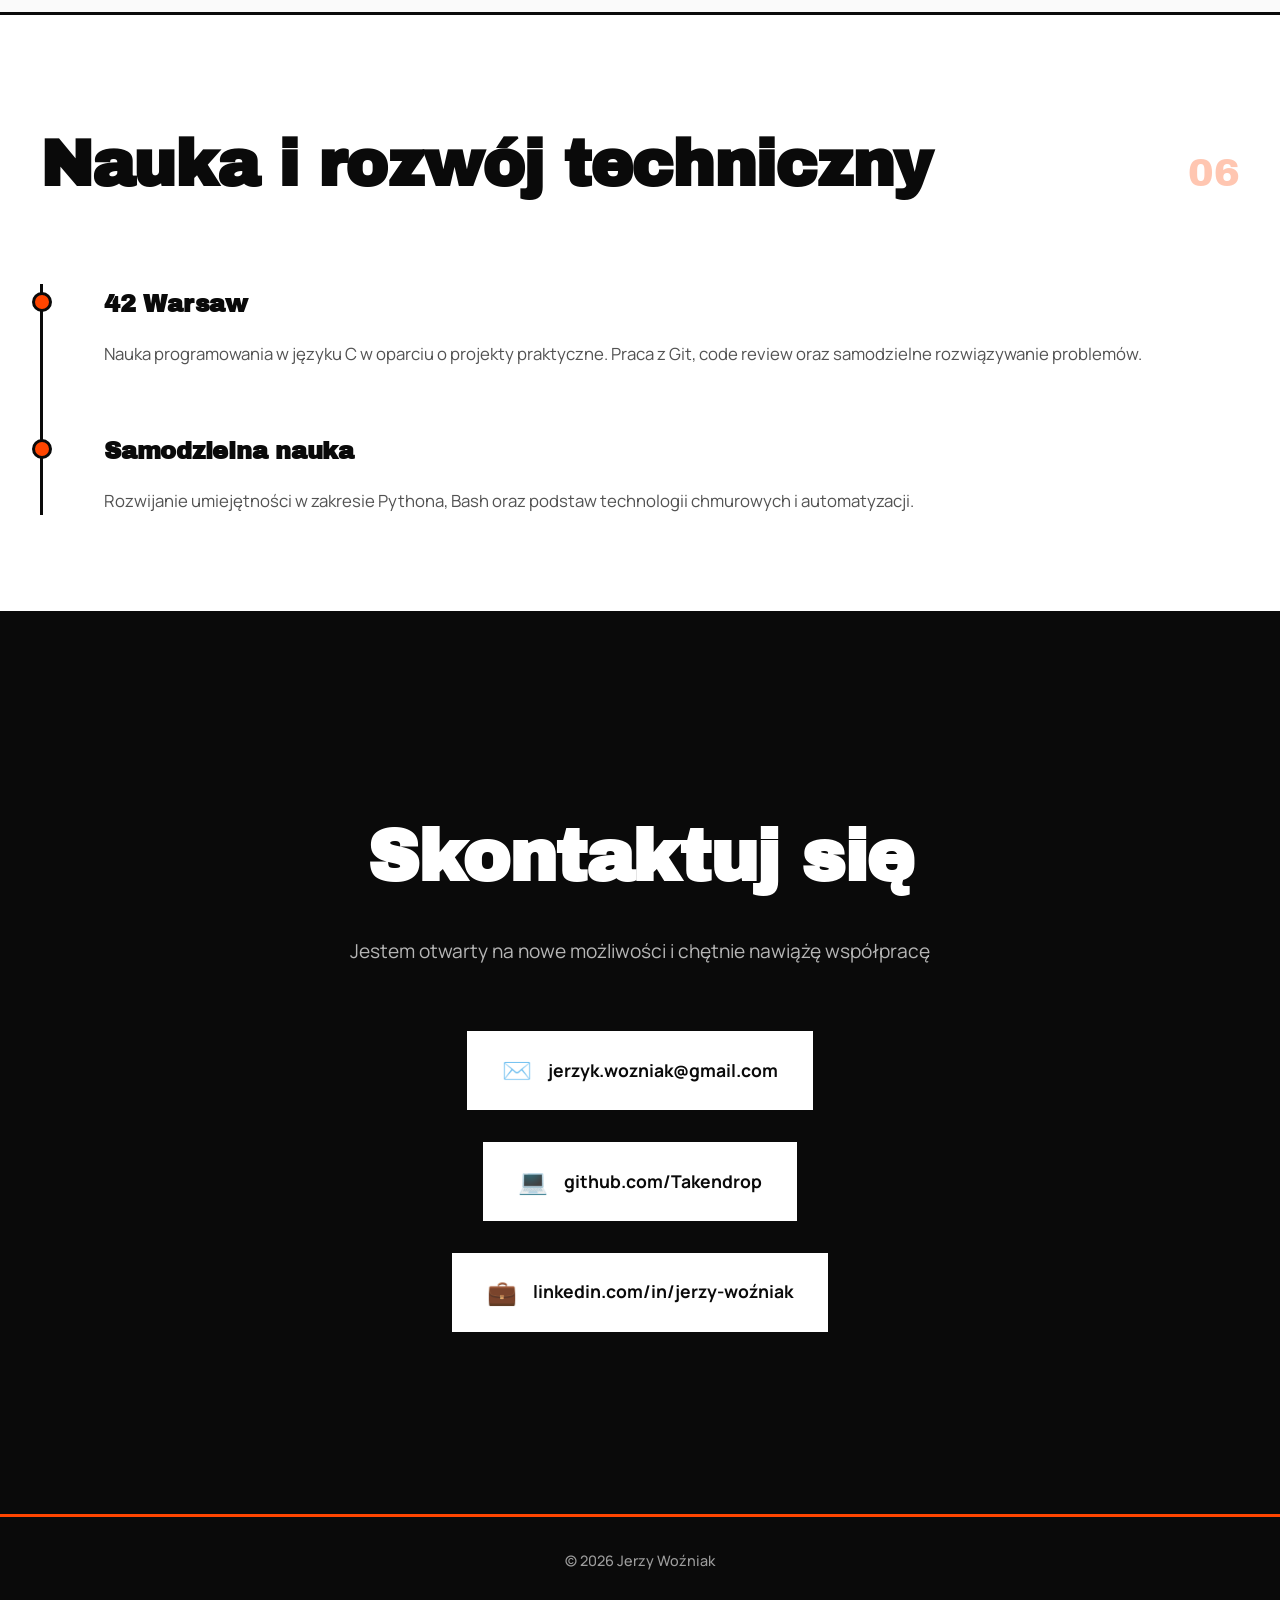
==== commit 2b929b35: "fix: unify HTML structure, fix CSS specificity bug, improve accessibility - HTML: fix inconsistent i" ====
--- a/index.html
+++ b/index.html
@@ -32,9 +32,10 @@
 </head>
 <body>
 	<div id="top"></div>
+
+	<!-- Navigation -->
 	<nav class="nav" aria-label="Główna nawigacja">
 		<a href="#top" class="nav-brand">Jerzy Woźniak</a>
-
 		<div class="nav-links">
 			<a href="#about">O mnie</a>
 			<a href="#projects">Projekty</a>
@@ -45,295 +46,300 @@
 		</div>
 	</nav>
 
-
-<header class="hero">
-	<div class="hero-content">
-	<div class="hero-label">Junior Developer</div>
-	<h1 class="hero-title">
-		<span class="hero-title-line">Jerzy</span>
-		<span class="hero-title-line">Woźniak</span>
-	</h1>
-	<p class="hero-subtitle">Rozwijam umiejętności w obszarze automatyzacji i cloud computing</p>
-	<div class="hero-tech-stack">
-        <span class="tech-badge">Azure</span>
-        <span class="tech-badge">Bash</span>
-		<span class="tech-badge">C</span>
-        <span class="tech-badge">Python</span>
-	</div>
-	</div>
-	<div class="hero-decoration"></div>
-</header>
-
-<section id="about" class="section">
-	<div class="section-header">
-	<h2 class="section-title">O mnie</h2>
-	<div class="section-number">01</div>
-	</div>
-	<div class="about-content">
-	<div class="about-text">
-		<p>Jestem początkującym programistą z doświadczeniem w językach C i Python.</p>
-		<p>Uczyłem się programowania m.in. w ramach kampusu <strong>42 Warsaw</strong> oraz samodzielnie, realizując projekty i rozwijając umiejętności techniczne.</p>
-		<p>Obecnie pracuję w sprzedaży, gdzie zdobyłem doświadczenie w pracy z ludźmi, odpowiedzialności i konsekwencji w działaniu.</p>
-		<p>Równolegle rozwijam się w kierunku IT, budując projekty i pogłębiając wiedzę z zakresu programowania oraz technologii chmurowych.</p>
-		<p class="highlight-text">Poszukuję możliwości dalszego rozwoju — stażu lub stanowiska juniorskiego, które pozwoli mi zdobywać doświadczenie komercyjne.</p>
-	</div>
-	</div>
-</section>
-
-<section id="skills" class="section section-alt">
-	<div class="section-header">
-	<h2 class="section-title">Umiejętności</h2>
-	<div class="section-number">02</div>
-	</div>
-	<div class="skills-grid">
-	<div class="skill-card reveal">
-		<div class="skill-icon">🌐</div>
-		<h3>Frontend</h3>
-		<ul class="skill-list">
-		<li>HTML</li>
-		<li>CSS</li>
-		<li>JavaScript (podstawy)</li>
-		</ul>
-	</div>
-	<div class="skill-card reveal">
-		<div class="skill-icon">⚙️</div>
-		<h3>Programowanie</h3>
-		<ul class="skill-list">
-		<li>C</li>
-		<li>Python</li>
-		<li>Algorytmy i struktury danych</li>
-		</ul>
-	</div>
-	<div class="skill-card reveal">
-		<div class="skill-icon">🛠️</div>
-		<h3>Narzędzia</h3>
-		<ul class="skill-list">
-		<li>Git / GitHub</li>
-		<li>Linux / Bash</li>
-		<li>Azure (podstawy)</li>
-		</ul>
-	</div>
-	</div>
-</section>
-
-<section id="projects" class="section">
-	<div class="section-header">
-	<h2 class="section-title">Projekty</h2>
-	<div class="section-number">03</div>
-	</div>
-
-	<div class="projects-grid">
-
-	<article class="project-card reveal">
-		<div class="project-header">
-		<h3 class="project-title">push_swap</h3>
-		<span class="project-tag">42 Warsaw</span>
-		</div>
-		<p class="project-description">
-		Projekt algorytmiczny w C. Celem było posortowanie stosu liczb
-		z wykorzystaniem ograniczonego zestawu operacji i minimalnej liczby ruchów.
-		</p>
-		<p class="project-learning">
-		Projekt nauczył mnie analizy problemu, optymalizacji algorytmów,
-		pracy na strukturach danych oraz czytelnej organizacji kodu.
-		</p>
-		<div class="project-tech">
-		<span>C</span>
-		<span>Algorytmy</span>
-		<span>Struktury danych</span>
-		</div>
-		<a href="https://github.com/Takendrop/push_swap" class="project-link" target="_blank" rel="noopener">
-		Zobacz na GitHub →
-		</a>
-	</article>
-
-	<article class="project-card reveal">
-		<div class="project-header">
-		<h3 class="project-title">so_long</h3>
-		<span class="project-tag">42 Warsaw</span>
-		</div>
-		<p class="project-description">
-		Prosta gra 2D stworzona w języku C z wykorzystaniem biblioteki MiniLibX.
-		Projekt obejmuje obsługę mapy, zdarzeń użytkownika oraz podstawową logikę gry.
-		</p>
-		<p class="project-learning">
-		Dzięki temu projektowi rozwinąłem umiejętności pracy z grafiką,
-		event loopem oraz debugowaniem aplikacji.
-		</p>
-		<div class="project-tech">
-		<span>C</span>
-		<span>MiniLibX</span>
-		<span>Grafika 2D</span>
-		</div>
-		<a href="https://github.com/Takendrop/so_long" class="project-link" target="_blank" rel="noopener">
-		Zobacz na GitHub →
-		</a>
-	</article>
-
-	<article class="project-card reveal">
-		<div class="project-header">
-		<h3 class="project-title">Aplikacja do nauki czytania</h3>
-		<span class="project-tag">Wolontariat</span>
-		</div>
-		<p class="project-description">
-		Desktopowa aplikacja wspomagająca naukę czytania dla dzieci w spektrum autyzmu.
-		Projekt realizowany jako wolontariat, wykorzystywany przez zainteresowane rodziny.
-		</p>
-		<p class="project-learning">
-		Projekt uświadomił mi, jak kluczowa jest dostępność cyfrowa oraz 
-		umiejętność dostosowania interfejsu do specyficznych potrzeb odbiorcy.
-		</p>
-		<div class="project-image">
-        	<a href="assets/images/nauka-czytania-preview.jpg" target="_blank" rel="noopener">
-            	<img src="assets/images/nauka-czytania-preview.jpg" alt="Podgląd interfejsu aplikacji do nauki czytania">
-        	</a>
-    	</div>
-		<div class="project-tech">
-		<span>Python</span>
-		<span>pygame</span>
-		</div>
-	</article>
-
-	<article class="project-card reveal">
-		<div class="project-header">
-		<h3 class="project-title">Portfolio</h3>
-		<span class="project-tag">Personal</span>
-		</div>
-		<p class="project-description">
-		Jednostronicowa strona portfolio stworzona w HTML i CSS,
-		prezentująca moje projekty, doświadczenie oraz kierunek rozwoju.
-		</p>
-		<div class="project-tech">
-		<span>HTML</span>
-		<span>CSS</span>
-		<span>JavaScript</span>
-		</div>
-		<a href="https://github.com/Takendrop/Takendrop.github.io" class="project-link" target="_blank" rel="noopener">
-		Zobacz na GitHub →
-		</a>
-	</article>
-	</div>
-</section>
-
-<section id="certificates" class="section section-alt">
-	<div class="section-header">
-	<h2 class="section-title">Certyfikaty</h2>
-	<div class="section-number">05</div>
-	</div>
-	<div class="certificates-grid">
-	<div class="certificate-card">
-		<div class="certificate-provider">Python Institute</div>
-		<h3 class="certificate-name">PCAP - Certified Associate in Python Programming</h3>
-		<a href="assets/certificates/PCAP.pdf" class="certificate-link" target="_blank" rel="noopener">
-		Pobierz certyfikat →
-		</a>
-	</div>
-	
-	<div class="certificate-card">
-		<div class="certificate-provider">Python Institute</div>
-		<h3 class="certificate-name">PCEP - Certified Entry-Level Python Programmer</h3>
-		<a href="assets/certificates/PCEP.pdf" class="certificate-link" target="_blank" rel="noopener">
-		Pobierz certyfikat →
-		</a>
-	</div>
-	
-	<div class="certificate-card">
-		<div class="certificate-provider">Microsoft</div>
-		<h3 class="certificate-name">AZ-900 - Azure Fundamentals</h3>
-		<div class="certificate-details">
-		<p class="certificate-id">ID: B56A1F-38F890</p>
-		<p class="certificate-date">Zdobyty: 14 listopada 2022</p>
-		</div>
-		<a href="assets/certificates/AZ-900.pdf" class="certificate-link" target="_blank" rel="noopener">
-		Pobierz certyfikat →
-		</a>
-	</div>
-	
-	<div class="certificate-card">
-		<div class="certificate-provider">Microsoft</div>
-		<h3 class="certificate-name">DP-900 - Azure Data Fundamentals</h3>
-		<div class="certificate-details">
-		<p class="certificate-id">ID: 53BL15-9C41E5</p>
-		<p class="certificate-date">Zdobyty: 2 października 2023</p>
-		</div>
-	</div>
-	</div>
-</section>
-
-<section id="work" class="section">
-	<div class="section-header">
-	<h2 class="section-title">Doświadczenie</h2>
-	<div class="section-number">06</div>
-	</div>
-	<div class="experience-list">
-	<div class="experience-item">
-		<h3>Sprzedaż - branża odzieżowa</h3>
-		<p>Bezpośrednia praca z klientem, realizacja celów sprzedażowych,
-		odpowiedzialność i dobra organizacja pracy.</p>
-	</div>
-	<div class="experience-item">
-		<h3>Nauczyciel programowania dla dzieci</h3>
-		<p>Prowadzenie zajęć z programowania w językach python, c#,
-		unity dla dzieci i młodzieży.</p>
-	</div>
-	<div class="experience-item">
-		<h3>Gastronomia - praca na kuchni i obsługa klienta</h3>
-		<p>Praca zespołowa pod presją czasu, odpowiedzialność,
-		dobra organizacja i komunikacja.</p>
-	</div>
-	</div>
-</section>
-
-<section id="education" class="section section-alt">
-	<div class="section-header">
-	<h2 class="section-title">Nauka i rozwój techniczny</h2>
-	<div class="section-number">04</div>
-	</div>
-	<div class="timeline">
-	<div class="timeline-item">
-		<div class="timeline-marker"></div>
-		<div class="timeline-content">
-		<h3>42 Warsaw</h3>
-		<p>Nauka programowania w języku C w oparciu o projekty praktyczne.
-		Praca z Git, code review oraz samodzielne rozwiązywanie problemów.</p>
-		</div>
-	</div>
-	<div class="timeline-item">
-		<div class="timeline-marker"></div>
-		<div class="timeline-content">
-		<h3>Samodzielna nauka</h3>
-		<p>Rozwijanie umiejętności w zakresie Pythona, Bash oraz podstaw
-		technologii chmurowych i automatyzacji.</p>
-		</div>
-	</div>
-	</div>
-</section>
-
-<section id="contact" class="section section-contact">
-	<div class="contact-content">
-	<h2 class="contact-title">Skontaktuj się</h2>
-	<p class="contact-subtitle">Jestem otwarty na nowe możliwości i chętnie nawiążę współpracę</p>
-	<div class="contact-links">
-		<a href="mailto:jerzyk.wozniak@gmail.com" class="contact-link">
-		<span class="contact-icon">✉️</span>
-		<span>jerzyk.wozniak@gmail.com</span>
-		</a>
-		<a href="https://github.com/Takendrop" class="contact-link" target="_blank" rel="noopener">
-		<span class="contact-icon">💻</span>
-		<span>github.com/Takendrop</span>
-		</a>
-		<a href="https://www.linkedin.com/in/jerzy-wo%C5%BAniak-29446a86/" class="contact-link" target="_blank" rel="noopener">
-		<span class="contact-icon">💼</span>
-		<span>linkedin.com/in/jerzy-woźniak</span>
-		</a>
-	</div>
-	</div>
-</section>
-
-<footer class="footer">
-	<p>© 2026 Jerzy Woźniak</p>
-</footer>
-<button class="back-to-top" aria-label="Wróć na górę">↑</button>
-<script src="js/main.js"></script>
+	<main>
+		<!-- Hero -->
+		<header class="hero">
+			<div class="hero-content">
+				<div class="hero-label">Junior Developer</div>
+				<h1 class="hero-title">
+					<span class="hero-title-line">Jerzy</span>
+					<span class="hero-title-line">Woźniak</span>
+				</h1>
+				<p class="hero-subtitle">Rozwijam umiejętności w obszarze automatyzacji i cloud computing</p>
+				<div class="hero-tech-stack">
+					<span class="tech-badge">Azure</span>
+					<span class="tech-badge">Bash</span>
+					<span class="tech-badge">C</span>
+					<span class="tech-badge">Python</span>
+				</div>
+			</div>
+			<div class="hero-decoration"></div>
+		</header>
+
+		<!-- 01 About -->
+		<section id="about" class="section">
+			<div class="section-header">
+				<h2 class="section-title">O mnie</h2>
+				<div class="section-number">01</div>
+			</div>
+			<div class="about-content">
+				<div class="about-text">
+					<p>Jestem początkującym programistą z doświadczeniem w językach C i Python.</p>
+					<p>Uczyłem się programowania m.in. w ramach kampusu <strong>42 Warsaw</strong> oraz samodzielnie, realizując projekty i rozwijając umiejętności techniczne.</p>
+					<p>Obecnie pracuję w sprzedaży, gdzie zdobyłem doświadczenie w pracy z ludźmi, odpowiedzialności i konsekwencji w działaniu.</p>
+					<p>Równolegle rozwijam się w kierunku IT, budując projekty i pogłębiając wiedzę z zakresu programowania oraz technologii chmurowych.</p>
+					<p class="highlight-text">Poszukuję możliwości dalszego rozwoju — stażu lub stanowiska juniorskiego, które pozwoli mi zdobywać doświadczenie komercyjne.</p>
+				</div>
+			</div>
+		</section>
+
+		<!-- 02 Skills -->
+		<section id="skills" class="section section-alt">
+			<div class="section-header">
+				<h2 class="section-title">Umiejętności</h2>
+				<div class="section-number">02</div>
+			</div>
+			<div class="skills-grid">
+				<div class="skill-card reveal">
+					<div class="skill-icon" aria-hidden="true">🌐</div>
+					<h3>Frontend</h3>
+					<ul class="skill-list">
+						<li>HTML</li>
+						<li>CSS</li>
+						<li>JavaScript (podstawy)</li>
+					</ul>
+				</div>
+				<div class="skill-card reveal">
+					<div class="skill-icon" aria-hidden="true">⚙️</div>
+					<h3>Programowanie</h3>
+					<ul class="skill-list">
+						<li>C</li>
+						<li>Python</li>
+						<li>Algorytmy i struktury danych</li>
+					</ul>
+				</div>
+				<div class="skill-card reveal">
+					<div class="skill-icon" aria-hidden="true">🛠️</div>
+					<h3>Narzędzia</h3>
+					<ul class="skill-list">
+						<li>Git / GitHub</li>
+						<li>Linux / Bash</li>
+						<li>Azure (podstawy)</li>
+					</ul>
+				</div>
+			</div>
+		</section>
+
+		<!-- 03 Projects -->
+		<section id="projects" class="section">
+			<div class="section-header">
+				<h2 class="section-title">Projekty</h2>
+				<div class="section-number">03</div>
+			</div>
+			<div class="projects-grid">
+				<article class="project-card reveal">
+					<div class="project-header">
+						<h3 class="project-title">push_swap</h3>
+						<span class="project-tag">42 Warsaw</span>
+					</div>
+					<p class="project-description">
+						Projekt algorytmiczny w C. Celem było posortowanie stosu liczb
+						z wykorzystaniem ograniczonego zestawu operacji i minimalnej liczby ruchów.
+					</p>
+					<p class="project-learning">
+						Projekt nauczył mnie analizy problemu, optymalizacji algorytmów,
+						pracy na strukturach danych oraz czytelnej organizacji kodu.
+					</p>
+					<div class="project-tech">
+						<span>C</span>
+						<span>Algorytmy</span>
+						<span>Struktury danych</span>
+					</div>
+					<a href="https://github.com/Takendrop/push_swap" class="project-link" target="_blank" rel="noopener">
+						Zobacz na GitHub →
+					</a>
+				</article>
+
+				<article class="project-card reveal">
+					<div class="project-header">
+						<h3 class="project-title">so_long</h3>
+						<span class="project-tag">42 Warsaw</span>
+					</div>
+					<p class="project-description">
+						Prosta gra 2D stworzona w języku C z wykorzystaniem biblioteki MiniLibX.
+						Projekt obejmuje obsługę mapy, zdarzeń użytkownika oraz podstawową logikę gry.
+					</p>
+					<p class="project-learning">
+						Dzięki temu projektowi rozwinąłem umiejętności pracy z grafiką,
+						event loopem oraz debugowaniem aplikacji.
+					</p>
+					<div class="project-tech">
+						<span>C</span>
+						<span>MiniLibX</span>
+						<span>Grafika 2D</span>
+					</div>
+					<a href="https://github.com/Takendrop/so_long" class="project-link" target="_blank" rel="noopener">
+						Zobacz na GitHub →
+					</a>
+				</article>
+
+				<article class="project-card reveal">
+					<div class="project-header">
+						<h3 class="project-title">Aplikacja do nauki czytania</h3>
+						<span class="project-tag">Wolontariat</span>
+					</div>
+					<p class="project-description">
+						Desktopowa aplikacja wspomagająca naukę czytania dla dzieci w spektrum autyzmu.
+						Projekt realizowany jako wolontariat, wykorzystywany przez zainteresowane rodziny.
+					</p>
+					<p class="project-learning">
+						Projekt uświadomił mi, jak kluczowa jest dostępność cyfrowa oraz
+						umiejętność dostosowania interfejsu do specyficznych potrzeb odbiorcy.
+					</p>
+					<div class="project-image">
+						<a href="assets/images/nauka-czytania-preview.jpg" target="_blank" rel="noopener">
+							<img src="assets/images/nauka-czytania-preview.jpg" alt="Podgląd interfejsu aplikacji do nauki czytania">
+						</a>
+					</div>
+					<div class="project-tech">
+						<span>Python</span>
+						<span>pygame</span>
+					</div>
+				</article>
+
+				<article class="project-card reveal">
+					<div class="project-header">
+						<h3 class="project-title">Portfolio</h3>
+						<span class="project-tag">Personal</span>
+					</div>
+					<p class="project-description">
+						Jednostronicowa strona portfolio stworzona w HTML i CSS,
+						prezentująca moje projekty, doświadczenie oraz kierunek rozwoju.
+					</p>
+					<div class="project-tech">
+						<span>HTML</span>
+						<span>CSS</span>
+						<span>JavaScript</span>
+					</div>
+					<a href="https://github.com/Takendrop/Takendrop.github.io" class="project-link" target="_blank" rel="noopener">
+						Zobacz na GitHub →
+					</a>
+				</article>
+			</div>
+		</section>
+
+		<!-- 04 Certificates -->
+		<section id="certificates" class="section section-alt">
+			<div class="section-header">
+				<h2 class="section-title">Certyfikaty</h2>
+				<div class="section-number">04</div>
+			</div>
+			<div class="certificates-grid">
+				<div class="certificate-card">
+					<div class="certificate-provider">Python Institute</div>
+					<h3 class="certificate-name">PCAP - Certified Associate in Python Programming</h3>
+					<a href="assets/certificates/PCAP.pdf" class="certificate-link" target="_blank" rel="noopener">
+						Pobierz certyfikat →
+					</a>
+				</div>
+				<div class="certificate-card">
+					<div class="certificate-provider">Python Institute</div>
+					<h3 class="certificate-name">PCEP - Certified Entry-Level Python Programmer</h3>
+					<a href="assets/certificates/PCEP.pdf" class="certificate-link" target="_blank" rel="noopener">
+						Pobierz certyfikat →
+					</a>
+				</div>
+				<div class="certificate-card">
+					<div class="certificate-provider">Microsoft</div>
+					<h3 class="certificate-name">AZ-900 - Azure Fundamentals</h3>
+					<div class="certificate-details">
+						<p class="certificate-id">ID: B56A1F-38F890</p>
+						<p class="certificate-date">Zdobyty: 14 listopada 2022</p>
+					</div>
+					<a href="assets/certificates/AZ-900.pdf" class="certificate-link" target="_blank" rel="noopener">
+						Pobierz certyfikat →
+					</a>
+				</div>
+				<div class="certificate-card">
+					<div class="certificate-provider">Microsoft</div>
+					<h3 class="certificate-name">DP-900 - Azure Data Fundamentals</h3>
+					<div class="certificate-details">
+						<p class="certificate-id">ID: 53BL15-9C41E5</p>
+						<p class="certificate-date">Zdobyty: 2 października 2023</p>
+					</div>
+				</div>
+			</div>
+		</section>
+
+		<!-- 05 Experience -->
+		<section id="work" class="section">
+			<div class="section-header">
+				<h2 class="section-title">Doświadczenie</h2>
+				<div class="section-number">05</div>
+			</div>
+			<div class="experience-list">
+				<div class="experience-item">
+					<h3>Sprzedaż - branża odzieżowa</h3>
+					<p>Bezpośrednia praca z klientem, realizacja celów sprzedażowych,
+						odpowiedzialność i dobra organizacja pracy.</p>
+				</div>
+				<div class="experience-item">
+					<h3>Nauczyciel programowania dla dzieci</h3>
+					<p>Prowadzenie zajęć z programowania w językach python, c#,
+						unity dla dzieci i młodzieży.</p>
+				</div>
+				<div class="experience-item">
+					<h3>Gastronomia - praca na kuchni i obsługa klienta</h3>
+					<p>Praca zespołowa pod presją czasu, odpowiedzialność,
+						dobra organizacja i komunikacja.</p>
+				</div>
+			</div>
+		</section>
+
+		<!-- 06 Education -->
+		<section id="education" class="section section-alt">
+			<div class="section-header">
+				<h2 class="section-title">Nauka i rozwój techniczny</h2>
+				<div class="section-number">06</div>
+			</div>
+			<div class="timeline">
+				<div class="timeline-item">
+					<div class="timeline-marker"></div>
+					<div class="timeline-content">
+						<h3>42 Warsaw</h3>
+						<p>Nauka programowania w języku C w oparciu o projekty praktyczne.
+							Praca z Git, code review oraz samodzielne rozwiązywanie problemów.</p>
+					</div>
+				</div>
+				<div class="timeline-item">
+					<div class="timeline-marker"></div>
+					<div class="timeline-content">
+						<h3>Samodzielna nauka</h3>
+						<p>Rozwijanie umiejętności w zakresie Pythona, Bash oraz podstaw
+							technologii chmurowych i automatyzacji.</p>
+					</div>
+				</div>
+			</div>
+		</section>
+
+		<!-- Contact -->
+		<section id="contact" class="section section-contact">
+			<div class="contact-content">
+				<h2 class="contact-title">Skontaktuj się</h2>
+				<p class="contact-subtitle">Jestem otwarty na nowe możliwości i chętnie nawiążę współpracę</p>
+				<div class="contact-links">
+					<a href="mailto:jerzyk.wozniak@gmail.com" class="contact-link">
+						<span class="contact-icon" aria-hidden="true">✉️</span>
+						<span>jerzyk.wozniak@gmail.com</span>
+					</a>
+					<a href="https://github.com/Takendrop" class="contact-link" target="_blank" rel="noopener">
+						<span class="contact-icon" aria-hidden="true">💻</span>
+						<span>github.com/Takendrop</span>
+					</a>
+					<a href="https://www.linkedin.com/in/jerzy-wo%C5%BAniak-29446a86/" class="contact-link" target="_blank" rel="noopener">
+						<span class="contact-icon" aria-hidden="true">💼</span>
+						<span>linkedin.com/in/jerzy-woźniak</span>
+					</a>
+				</div>
+			</div>
+		</section>
+	</main>
+
+	<footer class="footer">
+		<p>© 2026 Jerzy Woźniak</p>
+	</footer>
+
+	<button class="back-to-top" aria-label="Wróć na górę">↑</button>
+	<script src="js/main.js"></script>
 </body>
-</html>+</html>
--- a/css/style.css
+++ b/css/style.css
@@ -440,7 +440,9 @@
   font-weight: 700;
 }
 
-.highlight-text {
+/* FIX: .about-text p (specificity 0,1,1) would override .highlight-text (0,1,0)
+   so we need .about-text .highlight-text (0,2,0) to win */
+.about-text .highlight-text {
   /* Wyróżniony akapit (ostatni w About) */
   padding: var(--spacing-md);
   background-color: var(--color-surface);
@@ -1036,6 +1038,7 @@
 .project-card.reveal:nth-child(1) { transition-delay: 0.1s; }
 .project-card.reveal:nth-child(2) { transition-delay: 0.2s; }
 .project-card.reveal:nth-child(3) { transition-delay: 0.3s; }
+.project-card.reveal:nth-child(4) { transition-delay: 0.4s; }
 
 /* ========================================
    RESPONSIVE DESIGN
